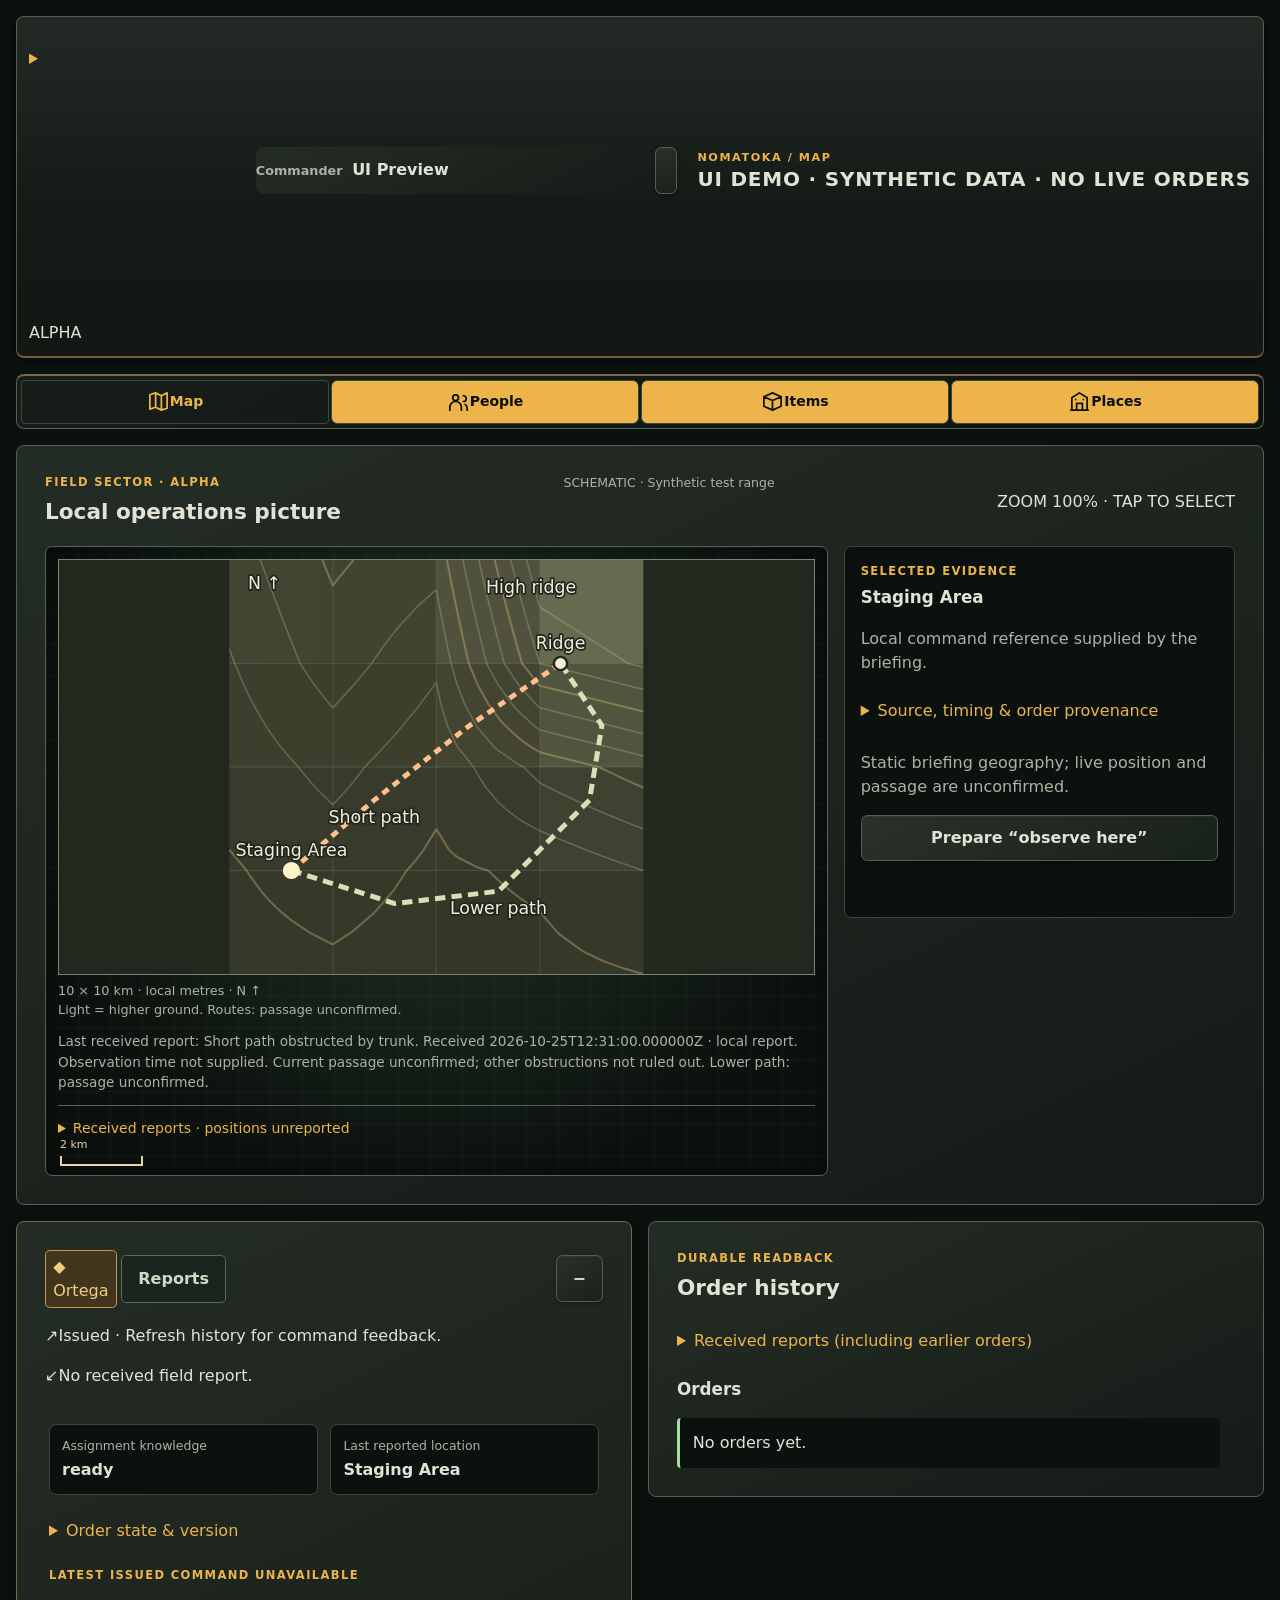
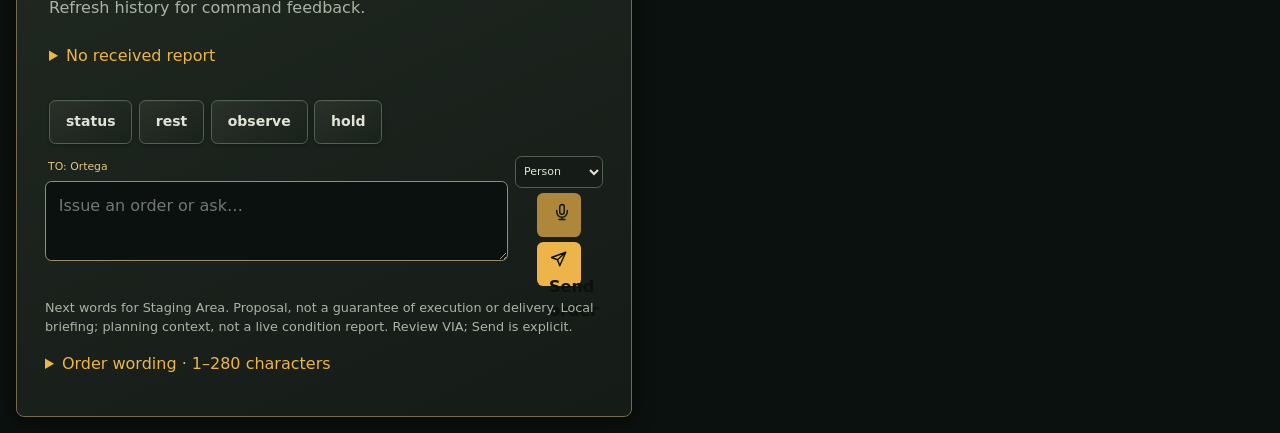
==== field-preview-20261025/index.html @ 36bd809e "test(preview): isolate latest Nomatoka UI for phone interactions" ====
<!doctype html>
<html lang="en">
<head>
  <meta charset="utf-8">
  <meta name="viewport" content="width=device-width, initial-scale=1, viewport-fit=cover">
  <meta name="robots" content="noindex, nofollow">
  <title>Workspace | Nomatoka</title>
  <link rel="stylesheet" href="./assets/play.css">
</head>
<body data-play-state="authenticated">
  <main class="play-shell">
    <div class="workspace" aria-labelledby="workspace-title">
      <header class="workspace-header top">
        <details id="field-main-menu" class="field-main-menu">
          <summary aria-label="Open field terminal menu" title="Menu"><svg class="field-top-icon ico big" viewBox="0 0 24 24" aria-hidden="true"><path d="M4 6h16M4 12h16M4 18h16"/></svg></summary>
          <div class="field-main-menu-items" role="group" aria-label="Field terminal actions">
            <a id="nav-orders" href="#order-form" aria-controls="orders-panel">Orders &amp; command readback</a>
            <a id="nav-history" href="#history-title" aria-controls="history-panel">Order history &amp; reports</a>
            <button id="open-notifications" class="quiet-button" type="button" aria-haspopup="dialog" aria-controls="notifications" aria-expanded="false" disabled>Recent updates</button>
            <button id="refresh-history" class="quiet-button" type="button" aria-label="Refresh workspace">Refresh reports</button>
            <button id="logout" class="quiet-button" type="button">Sign out</button>
          </div>
        </details>
        <div class="field-top-title top-title">
          <p class="eyebrow brand">NOMATOKA <span aria-hidden="true">/</span> <span id="field-view-label">MAP</span></p>
          <h1 class="sub" id="workspace-title">UI DEMO · SYNTHETIC DATA · NO LIVE ORDERS</h1>
        </div>
        <span class="field-topstate topstate" title="Experimental alpha interface"><span class="field-topstate-dot dot" aria-hidden="true"></span>ALPHA</span>
        <section class="panel context-panel" aria-labelledby="commander-title">
          <div class="profile-summary">
            <div>
              <h2 id="commander-title">Commander</h2>
              <p id="commander-name">Loading…</p>
            </div>
            <button id="open-people" class="quiet-button" type="button" aria-label="Open People panel" aria-haspopup="dialog" aria-controls="people" aria-expanded="false" disabled title="People"><svg class="field-top-icon ico big" viewBox="0 0 24 24" aria-hidden="true"><path d="M4 7h16M4 17h16M9 4v6M16 14v6"/></svg></button>
          </div>
          <div id="control-warning" class="control-row" role="alert" hidden>
            <p id="control-state" class="control-state"></p>
          </div>
          <button id="claim-control" class="secondary-button" type="button" hidden>Move command control here</button>
        </section>
      </header>

      <section id="inactive-device" class="panel" aria-labelledby="inactive-title">
        <h2 id="inactive-title">This device is locked</h2>
        <p>Platform security: operational records require active control.</p>
        <p id="connection-status" role="status">Checking connection…</p>
        <p id="local-draft-status"></p>
      </section>
      <div id="operational-workspace" hidden>
      <dialog id="people" aria-labelledby="people-title" aria-describedby="people-scope">
        <div class="notification-heading">
          <h2 id="people-title">People</h2>
          <button id="close-people" class="quiet-button" type="button" autofocus>Close</button>
        </div>
        <p id="people-scope" class="panel-copy">Active mercenary · commander records and received reports. Last reported information is not a live position.</p>
        <section aria-labelledby="people-name">
          <h3 id="people-name"></h3>
          <dl class="evidence-list">
            <div><dt>Assignment knowledge</dt><dd id="people-status"></dd></div>
            <div><dt>Recorded assignment</dt><dd id="people-assignment"></dd></div>
            <div><dt>Location knowledge</dt><dd id="people-location"></dd></div>
          </dl>
        </section>
        <section aria-labelledby="people-reports-title">
          <h3 id="people-reports-title">Recent received reports</h3>
          <p id="people-reports-empty" class="panel-copy"></p>
          <ol id="people-reports" class="history-list" aria-label="Recent received reports" tabindex="-1"></ol>
        </section>
        <div class="people-actions">
          <button id="people-view-reports" class="secondary-button" type="button" aria-describedby="people-reports-empty" disabled>View reports</button>
          <button id="people-inspect" class="secondary-button" type="button" disabled>Inspect contact</button>
          <button id="people-write" type="button" aria-describedby="people-order-reason" disabled>Write order</button>
        </div>
        <p id="people-order-reason" class="panel-copy"></p>
      </dialog>
      <nav class="workspace-nav nav" aria-label="Workspace sections">
        <a id="nav-map" href="#operations-title" aria-controls="map-panel"><svg class="field-nav-icon ico" viewBox="0 0 24 24" aria-hidden="true"><path d="m3 5 6-2 6 3 6-3v16l-6 2-6-3-6 2zM9 3v15M15 6v15"/></svg><span>Map</span></a>
        <button id="nav-people" type="button" aria-haspopup="dialog" aria-controls="people" aria-expanded="false" disabled><svg class="field-nav-icon ico" viewBox="0 0 24 24" aria-hidden="true"><circle cx="9" cy="8" r="3"/><path d="M3 21v-3a6 6 0 0 1 12 0v3M17 6a3 3 0 0 1 0 6m2 3a5 5 0 0 1 2 4v2"/></svg><span>People</span></button>
        <button id="nav-items" type="button" aria-haspopup="dialog" aria-controls="field-items" aria-expanded="false"><svg class="field-nav-icon ico" viewBox="0 0 24 24" aria-hidden="true"><path d="m3 7 9-4 9 4v10l-9 4-9-4zM3 7l9 4 9-4M12 11v10"/></svg><span>Items</span></button>
        <button id="nav-places" type="button" aria-haspopup="dialog" aria-controls="field-places" aria-expanded="false"><svg class="field-nav-icon ico" viewBox="0 0 24 24" aria-hidden="true"><path d="M4 21V8l8-5 8 5v13M3 21h18M9 21v-7h6v7M8 10h.01M16 10h.01"/></svg><span>Places</span></button>
      </nav>
      <dialog id="field-items" aria-labelledby="field-items-title" aria-describedby="field-items-scope">
        <div class="notification-heading">
          <h2 id="field-items-title">Items</h2>
          <button id="close-field-items" type="button" class="quiet-button">Close</button>
        </div>
        <p id="field-items-scope" class="panel-copy">No inventory or equipment observations are available in this alpha. Nothing here is simulated as an owned item.</p>
      </dialog>
      <dialog id="field-places" aria-labelledby="field-places-title" aria-describedby="field-places-scope">
        <div class="notification-heading">
          <h2 id="field-places-title">Places</h2>
          <button id="close-field-places" type="button" class="quiet-button">Close</button>
        </div>
        <p id="field-places-scope" class="panel-copy">Places and routes from the authored synthetic test-range briefing, not live positions or confirmed passage.</p>
        <div class="field-place-options" role="group" aria-label="Select a known briefing target on the real map">
          <button type="button" data-place-focus="staging-area">Staging Area</button>
          <button type="button" data-place-focus="ridge">Ridge</button>
          <button type="button" data-place-focus="short">Short path · unconfirmed</button>
          <button type="button" data-place-focus="long">Lower path · unconfirmed</button>
        </div>
      </dialog>
      <dialog id="notifications" aria-labelledby="notifications-title" aria-describedby="notifications-scope">
        <div class="notification-heading">
          <h2 id="notifications-title">Recent updates</h2>
          <button id="close-notifications" class="quiet-button" type="button" autofocus>Close</button>
        </div>
        <p id="notifications-scope" class="panel-copy">Latest 20 orders and retained reports. Times are local.</p>
        <p id="notification-availability" class="panel-copy"></p>
        <ol id="notification-list" class="history-list" aria-label="Recent updates"></ol>
      </dialog>
      <aside id="notification-toast" aria-label="New report preview" hidden>
        <button id="open-notification-toast" type="button"></button>
        <button id="dismiss-notification-toast" class="quiet-button" type="button">Dismiss preview</button>
      </aside>
      <p id="notification-announcement" class="visually-hidden" role="status" aria-live="polite" aria-atomic="true"></p>

      <aside id="field-alert-box" class="field-alert-box" aria-label="Movable field updates" hidden>
        <div id="field-alert-peek" class="field-alert-peek" hidden>
          <div class="field-alert-head"><strong>FIELD UPDATES</strong>
            <button id="field-alert-full" type="button">Full log</button></div>
          <ol id="field-alert-list" aria-label="Recent field updates"></ol>
        </div>
        <button id="field-alert-toggle" class="field-alert-toggle" type="button"
          aria-expanded="false" aria-controls="field-alert-peek"
          title="Tap to expand; hold to move; Shift+arrow to reposition"
          aria-label="Field updates. Tap to expand or hold to reposition">
          <span class="field-alert-mark" aria-hidden="true"><svg class="field-send-icon" viewBox="0 0 24 24"><path d="M18 8a6 6 0 0 0-12 0c0 7-3 8-3 10h18c0-2-3-3-3-10M10 21h4"/></svg></span>
          <span id="field-alert-caption">Field updates</span>
          <span id="field-alert-count">0</span>
        </button>
      </aside>
      <div id="field-mini-tray" class="field-mini-tray" hidden>
        <button id="field-restore-dock" type="button" aria-label="Restore command bar">⌃ Command</button>
        <button class="field-mini-mic" type="button" disabled title="Voice input coming later" aria-label="Microphone unavailable until voice input is enabled"><svg class="field-send-icon" viewBox="0 0 24 24" aria-hidden="true"><rect x="9" y="2" width="6" height="13" rx="3"/><path d="M5 10v2a7 7 0 0 0 14 0v-2M12 19v3M8 22h8"/></svg></button>
      </div>

      <section id="map-panel" class="panel operations-panel" aria-labelledby="operations-title">
        <div class="operations-heading">
          <div>
            <p class="panel-label">Field sector · Alpha</p>
            <h2 id="operations-title" tabindex="-1">Local operations picture</h2>
          </div>
          <p class="map-qualification">SCHEMATIC · Synthetic test range</p>
          <p id="field-map-zoom-readout" class="field-map-zoom-readout">ZOOM 100% · TAP TO SELECT</p>
        </div>
        <div class="operations-layout">
          <div id="operations-map" class="operations-map" role="group" tabindex="0" aria-label="Selectable synthetic local operations picture. Pinch to zoom; keyboard plus and minus zoom.">
            <figure class="synthetic-range" data-scenario="nomatoka-synthetic-range@1:sha256:28331c7c9489161ef8e1b765f6202c66fd4393918946a252b9a92dcb2df45729">
    <svg viewBox="0 0 1000 1000" role="group" aria-labelledby="range-title range-description">
      <title id="range-title">Synthetic test range · 10 × 10 km</title>
      <desc id="range-description">Authored elevation rises from the southern valley to the northeast ridge. Short path climbs directly; Lower path follows the valley then ascends. Known briefing geography only; no live positions or clearance.</desc>
      <rect class="range-height-cell" x="0" y="750" width="250" height="250" fill="hsl(65, 15%, 20%)"/><rect class="range-height-cell" x="250" y="750" width="250" height="250" fill="hsl(65, 15%, 20%)"/><rect class="range-height-cell" x="500" y="750" width="250" height="250" fill="hsl(65, 15%, 19%)"/><rect class="range-height-cell" x="750" y="750" width="250" height="250" fill="hsl(65, 15%, 20%)"/><rect class="range-height-cell" x="0" y="500" width="250" height="250" fill="hsl(65, 15%, 21%)"/><rect class="range-height-cell" x="250" y="500" width="250" height="250" fill="hsl(65, 15%, 21%)"/><rect class="range-height-cell" x="500" y="500" width="250" height="250" fill="hsl(65, 15%, 21%)"/><rect class="range-height-cell" x="750" y="500" width="250" height="250" fill="hsl(65, 15%, 24%)"/><rect class="range-height-cell" x="0" y="250" width="250" height="250" fill="hsl(65, 15%, 23%)"/><rect class="range-height-cell" x="250" y="250" width="250" height="250" fill="hsl(65, 15%, 23%)"/><rect class="range-height-cell" x="500" y="250" width="250" height="250" fill="hsl(65, 15%, 26%)"/><rect class="range-height-cell" x="750" y="250" width="250" height="250" fill="hsl(65, 15%, 32%)"/><rect class="range-height-cell" x="0" y="0" width="250" height="250" fill="hsl(65, 15%, 25%)"/><rect class="range-height-cell" x="250" y="0" width="250" height="250" fill="hsl(65, 15%, 25%)"/><rect class="range-height-cell" x="500" y="0" width="250" height="250" fill="hsl(65, 15%, 31%)"/><rect class="range-height-cell" x="750" y="0" width="250" height="250" fill="hsl(65, 15%, 40%)"/>
      <path class="range-contour range-contour-major" d="M900.0 967.4L863.6 950.0M950.0 985.8L900.0 967.4M1000.0 1000.0L950.0 985.8M200.0 903.2L194.4 900.0M250.0 928.6L200.0 903.2M293.5 900.0L250.0 928.6M800.0 906.3L793.1 900.0M850.0 942.3L800.0 906.3M863.6 950.0L850.0 942.3M150.0 870.4L125.0 850.0M194.4 900.0L150.0 870.4M293.5 900.0L300.0 895.2M350.0 851.9L300.0 895.2M351.9 850.0L350.0 851.9M750.0 850.0L750.0 850.0M793.1 900.0L750.0 850.0M100.0 826.1L76.9 800.0M125.0 850.0L100.0 826.1M351.9 850.0L395.2 800.0M700.0 815.2L680.6 800.0M750.0 850.0L700.0 815.2M50.0 763.2L41.7 750.0M76.9 800.0L50.0 763.2M395.2 800.0L400.0 793.5M428.6 750.0L400.0 793.5M650.0 773.8L625.0 750.0M680.6 800.0L650.0 773.8M41.7 750.0L0.0 700.0M428.6 750.0L450.0 725.8M469.5 700.0L450.0 725.8M550.0 717.4L530.5 700.0M600.0 742.5L550.0 717.4M625.0 750.0L600.0 742.5M469.5 700.0L500.0 650.0M530.5 700.0L500.0 650.0"/><path class="range-contour" d="M1000.0 750.0L1000.0 750.0M900.0 714.8L861.1 700.0M950.0 732.9L900.0 714.8M1000.0 750.0L950.0 732.9M750.0 653.8L741.9 650.0M800.0 675.4L750.0 653.8M850.0 695.7L800.0 675.4M861.1 700.0L850.0 695.7M700.0 626.1L665.7 600.0M741.9 650.0L700.0 626.1M250.0 590.9L208.3 550.0M288.1 550.0L250.0 590.9M650.0 585.2L620.2 550.0M665.7 600.0L650.0 585.2M200.0 540.8L166.7 500.0M208.3 550.0L200.0 540.8M288.1 550.0L300.0 535.7M326.9 500.0L300.0 535.7M600.0 518.7L590.0 500.0M620.2 550.0L600.0 518.7M150.0 482.1L123.1 450.0M166.7 500.0L150.0 482.1M326.9 500.0L350.0 476.6M375.0 450.0L350.0 476.6M550.0 450.0L550.0 450.0M590.0 500.0L550.0 450.0M100.0 418.4L87.8 400.0M123.1 450.0L100.0 418.4M375.0 450.0L400.0 422.1M419.0 400.0L400.0 422.1M550.0 450.0L526.7 400.0M87.8 400.0L58.6 350.0M419.0 400.0L450.0 362.1M459.5 350.0L450.0 362.1M526.7 400.0L511.5 350.0M50.0 333.3L34.1 300.0M58.6 350.0L50.0 333.3M459.5 350.0L496.8 300.0M511.5 350.0L500.8 300.0M34.1 300.0L13.2 250.0M496.8 300.0L500.0 295.5M500.8 300.0L500.0 295.5M13.2 250.0L0.0 214.3"/><path class="range-contour" d="M1000.0 650.0L1000.0 650.0M900.0 609.2L879.0 600.0M950.0 630.1L900.0 609.2M1000.0 650.0L950.0 630.1M800.0 563.4L772.7 550.0M850.0 587.0L800.0 563.4M879.0 600.0L850.0 587.0M750.0 538.5L710.0 500.0M772.7 550.0L750.0 538.5M650.0 460.5L638.2 450.0M700.0 494.7L650.0 460.5M710.0 500.0L700.0 494.7M600.0 405.2L596.5 400.0M638.2 450.0L600.0 405.2M250.0 357.1L243.8 350.0M256.8 350.0L250.0 357.1M596.5 400.0L569.2 350.0M243.8 350.0L204.5 300.0M256.8 350.0L300.0 302.2M301.9 300.0L300.0 302.2M550.0 300.0L550.0 300.0M569.2 350.0L550.0 300.0M200.0 293.7L171.1 250.0M204.5 300.0L200.0 293.7M301.9 300.0L343.8 250.0M550.0 300.0L535.7 250.0M171.1 250.0L151.0 200.0M343.8 250.0L350.0 240.4M378.4 200.0L350.0 240.4M535.7 250.0L525.1 200.0M150.0 197.4L131.4 150.0M151.0 200.0L150.0 197.4M378.4 200.0L400.0 172.4M419.1 150.0L400.0 172.4M525.1 200.0L515.0 150.0M131.4 150.0L112.2 100.0M419.1 150.0L450.0 117.2M467.7 100.0L450.0 117.2M515.0 150.0L505.3 100.0M100.0 67.6L93.4 50.0M112.2 100.0L100.0 67.6M467.7 100.0L500.0 71.4M505.3 100.0L500.0 71.4M93.4 50.0L75.0 0.0"/><path class="range-contour range-contour-major" d="M1000.0 550.0L1000.0 550.0M900.0 503.5L892.9 500.0M950.0 527.4L900.0 503.5M1000.0 550.0L950.0 527.4M750.0 464.3L726.5 450.0M800.0 476.8L750.0 464.3M850.0 489.3L800.0 476.8M892.9 500.0L850.0 489.3M700.0 430.9L666.3 400.0M726.5 450.0L700.0 430.9M650.0 381.6L626.9 350.0M666.3 400.0L650.0 381.6M600.0 301.7L599.2 300.0M626.9 350.0L600.0 301.7M599.2 300.0L578.6 250.0M578.6 250.0L567.0 200.0M567.0 200.0L556.0 150.0M550.0 121.8L545.5 100.0M556.0 150.0L550.0 121.8M250.0 62.5L244.9 50.0M258.9 50.0L250.0 62.5M545.5 100.0L535.3 50.0M244.9 50.0L225.0 0.0M258.9 50.0L300.0 0.0M300.0 0.0L300.0 0.0M535.3 50.0L525.6 0.0"/><path class="range-contour" d="M950.0 460.7L907.1 450.0M1000.0 473.2L950.0 460.7M750.0 410.7L736.0 400.0M800.0 423.2L750.0 410.7M850.0 435.7L800.0 423.2M900.0 448.2L850.0 435.7M907.1 450.0L900.0 448.2M700.0 367.0L684.6 350.0M736.0 400.0L700.0 367.0M650.0 302.6L648.4 300.0M684.6 350.0L650.0 302.6M648.4 300.0L621.4 250.0M621.4 250.0L608.9 200.0M600.0 162.8L597.0 150.0M608.9 200.0L600.0 162.8M597.0 150.0L585.6 100.0M585.6 100.0L574.6 50.0M574.6 50.0L564.1 0.0"/><path class="range-contour" d="M950.0 407.1L921.4 400.0M1000.0 419.6L950.0 407.1M750.0 357.1L742.3 350.0M800.0 369.6L750.0 357.1M850.0 382.1L800.0 369.6M900.0 394.6L850.0 382.1M921.4 400.0L900.0 394.6M700.0 303.2L697.5 300.0M742.3 350.0L700.0 303.2M697.5 300.0L664.3 250.0M664.3 250.0L650.8 200.0M650.0 196.8L638.0 150.0M650.8 200.0L650.0 196.8M638.0 150.0L625.7 100.0M625.7 100.0L613.9 50.0M613.9 50.0L602.6 0.0"/><path class="range-contour range-contour-major" d="M950.0 353.6L935.7 350.0M1000.0 366.1L950.0 353.6M750.0 303.6L746.7 300.0M800.0 316.1L750.0 303.6M850.0 328.6L800.0 316.1M900.0 341.1L850.0 328.6M935.7 350.0L900.0 341.1M746.7 300.0L707.1 250.0M700.0 225.5L692.7 200.0M707.1 250.0L700.0 225.5M692.7 200.0L679.0 150.0M679.0 150.0L665.8 100.0M665.8 100.0L653.1 50.0M650.0 37.2L641.0 0.0M653.1 50.0L650.0 37.2"/><path class="range-contour" d="M950.0 300.0L950.0 300.0M1000.0 312.5L950.0 300.0M750.0 250.0L750.0 250.0M800.0 262.5L750.0 250.0M850.0 275.0L800.0 262.5M900.0 287.5L850.0 275.0M950.0 300.0L900.0 287.5M750.0 250.0L734.6 200.0M734.6 200.0L719.9 150.0M719.9 150.0L705.9 100.0M700.0 78.4L692.4 50.0M705.9 100.0L700.0 78.4M692.4 50.0L679.5 0.0"/><path class="range-contour" d="M1000.0 258.9L964.3 250.0M900.0 209.1L885.7 200.0M950.0 240.9L900.0 209.1M964.3 250.0L950.0 240.9M850.0 177.3L807.1 150.0M885.7 200.0L850.0 177.3M750.0 113.6L746.0 100.0M800.0 145.5L750.0 113.6M807.1 150.0L800.0 145.5M746.0 100.0L731.7 50.0M731.7 50.0L717.9 0.0"/>
      <path d="M250 0V1000M500 0V1000M750 0V1000M0 250H1000M0 500H1000M0 750H1000" class="range-grid"/>
      <g class="range-feature" role="button" tabindex="0" data-map-id="short" aria-label="Short path" aria-describedby="route-knowledge" aria-pressed="false">
          <polyline points="150,750 350,580 580,400 800,250" class="range-route-hit"/>
          <polyline data-range-route="short" points="150,750 350,580 580,400 800,250" class="range-route range-route-short"/>
          <text x="350" y="635" text-anchor="middle">Short path</text>
        </g><g class="range-feature" role="button" tabindex="0" data-map-id="long" aria-label="Lower path" aria-describedby="route-knowledge" aria-pressed="false">
          <polyline points="150,750 400,830 650,800 870,580 900,400 800,250" class="range-route-hit"/>
          <polyline data-range-route="long" points="150,750 400,830 650,800 870,580 900,400 800,250" class="range-route range-route-long"/>
          <text x="650" y="855" text-anchor="middle">Lower path</text>
        </g>
      <g class="range-feature" role="button" tabindex="0" data-map-id="staging-area" aria-label="Staging Area" aria-pressed="true">
        <circle cx="150" cy="750" r="16" class="range-place-hit"/>
        <circle cx="150" cy="750" r="16" class="range-place"/>
        <text x="150" y="715" text-anchor="middle">Staging Area</text>
      </g><g class="range-feature" role="button" tabindex="0" data-map-id="ridge" aria-label="Ridge" aria-pressed="false">
        <circle cx="800" cy="250" r="16" class="range-place-hit"/>
        <circle cx="800" cy="250" r="16" class="range-place"/>
        <text x="800" y="215" text-anchor="middle">Ridge</text>
      </g>
      <text x="45" y="70">N ↑</text><text x="620" y="80">High ridge</text>
      <path d="M40 950H290M40 935V965M290 935V965" class="range-scale"/><text x="45" y="915">2.5 km</text>
    </svg>
    <figcaption>10 × 10 km · local metres · N ↑<br>Light = higher ground. Routes: passage unconfirmed.</figcaption>
  </figure>
            <output id="map-scale-hud" class="map-scale-hud" aria-label="Map scale: 2.5 kilometers">
              <span id="map-scale-label">2.5 km</span>
              <span id="map-scale-rule" aria-hidden="true"></span>
            </output>
            <p id="route-knowledge" class="route-knowledge" role="status" aria-live="polite" aria-atomic="true">Short path: passage unconfirmed. Lower path: passage unconfirmed.</p>
            <div class="map-selection-bar" hidden role="group" aria-label="Selected map point quick actions">
              <p id="map-selection-label" role="status" aria-live="polite" aria-atomic="true">Staging Area</p>
              <a href="#map-selection-title" aria-label="Inspect selected location">Inspect</a>
              <button id="map-quick-prepare" type="button" aria-label="Prepare an order for this location">Prepare</button>
              <button id="map-quick-close" type="button" aria-label="Dismiss map quick actions">×</button>
            </div>
            <details id="map-report-layer" class="map-report-layer" hidden>
              <summary>Received reports · positions unreported</summary>
              <div id="reported-map-items" class="reported-map-items"></div>
            </details>
          </div>
          <section id="map-evidence" class="map-evidence" aria-labelledby="map-selection-title">
            <button id="close-map-evidence" type="button" hidden>Back to map</button>
            <p class="panel-label">Selected evidence</p>
            <h3 id="map-selection-title" tabindex="-1">Staging Area</h3>
            <p id="map-known" class="map-known">Local command reference supplied by the briefing.</p>
            <details id="map-provenance">
              <summary>Source, timing &amp; order provenance</summary>
              <dl class="evidence-list">
                <div><dt>Source</dt><dd id="map-source">Local briefing</dd></div>
                <div><dt>Received</dt><dd id="map-received">Available briefing</dd></div>
                <div><dt>Observed</dt><dd id="map-observed">Not supplied</dd></div>
                <div><dt>Precision</dt><dd id="map-precision">Authored local geography</dd></div>
                <div><dt>Related order</dt><dd id="map-order">None</dd></div>
              </dl>
            </details>
            <p id="map-unknown" class="map-unknown">Static briefing geography; live position and passage are unconfirmed.</p>
            <button id="prepare-observe-held" class="secondary-button" type="button" hidden>Observe here</button>
            <button id="prepare-return-base" class="secondary-button" type="button" hidden>Return to base</button>
            <p id="map-radio-state" aria-live="polite"></p>
            <button id="prepare-map-order" class="secondary-button" type="button">Prepare “observe here”</button>
            <button id="prepare-scout-ridge" class="secondary-button" type="button" hidden>Scout Ridge &amp; report</button>
            <button id="prepare-clear-trunk" class="secondary-button" type="button" hidden>Prepare “clear the fallen trunk”</button>
            <p id="map-action-status" tabindex="-1" class="status" role="status" aria-live="polite"></p>
          </section>
        </div>
      </section>

      <section id="orders-panel" class="panel command-panel dock" aria-labelledby="command-title">
        <div class="dock-heading dock-top" aria-label="Field command conversations">
          <h2 id="command-title" class="visually-hidden">Orders &amp; received reports</h2>
          <div class="field-conversation-tabs tabstrip" role="group" aria-label="Available command context">
            <span class="field-conversation-tab field-conversation-current tab on" aria-current="true">◆ Ortega</span>
            <button id="field-read-reports" class="field-conversation-tab tab" type="button" aria-label="Open actual received reports">Reports</button>
          </div>
          <button id="field-minimize-dock" class="quiet-button dock-icon" type="button"
            title="Minimize command bar" aria-label="Minimize command bar">−</button>
          <button id="toggle-orders" class="quiet-button dock-icon" type="button" aria-expanded="true" aria-controls="order-readback" title="Expand command readback" aria-label="Expand command readback">⌃</button>
        </div>
        <div class="field-live-thread dock-chat" role="region" aria-label="Recent recorded orders and received reports">
          <p class="message-row"><span class="direction" aria-hidden="true">↗</span><span id="field-command-preview" class="field-command-preview line" aria-live="polite">No recorded order. Your draft stays local until Send.</span></p>
          <p class="message-row reply"><span class="direction" aria-hidden="true">↙</span><span id="field-report-preview" class="field-report-preview line" aria-live="polite">No received field report.</span></p>
        </div>
        <div id="order-readback" tabindex="0" role="region" aria-label="Order and report readback">
          <dl class="context-grid">
            <div><dt>Assignment knowledge</dt><dd id="ortega-status">Loading…</dd></div>
            <div><dt>Last reported location</dt><dd id="ortega-location">Staging Area</dd></div>
          </dl>
          <details>
            <summary>Order state &amp; version</summary>
            <dl class="context-grid">
              <div><dt>Version</dt><dd id="ortega-version">—</dd></div>
              <div><dt>Last accepted assignment</dt><dd id="ortega-current-order">None</dd></div>
            </dl>
          </details>
          <p id="ortega-response-label" class="panel-label">Latest issued command</p>
          <p id="ortega-response" class="panel-copy"></p>
          <details id="delivered-status-brief" hidden>
            <summary id="delivered-status-label">Commander records / delivered status brief — NOT A REPLY</summary>
            <p id="delivered-status-contact" class="panel-copy"></p>
            <ol id="delivered-status-reports" class="history-list"></ol>
          </details>
          <p id="status-attribution" class="panel-copy" hidden>Status summarizes delivered knowledge, not live progress. Earlier received reports remain in the operations picture.</p>
          <p id="known-targets" class="panel-copy"></p>
          <details>
            <summary id="ortega-report-label">No received report</summary>
            <p id="ortega-report" class="panel-copy">No outing report received.</p>
          </details>
        </div>
        <p id="access-status" class="status order-outcome" tabindex="0" role="status" aria-live="polite" aria-atomic="true"></p>
        <form id="order-form" tabindex="-1" aria-label="Order to Ortega">
          <div class="contextual-action-strip">
            <div id="contextual-actions" class="chiprow" role="group" aria-label="Next command words; swipe horizontally for more suggestions"></div>
            <div class="chip-scroll-rail" aria-hidden="true"><span class="chip-scroll-progress"></span></div>
          </div>
          <div class="field-composer-row inputrow">
            <div class="field-composer-wrap composer-wrap">
              <div class="composer-tokens"><span class="field-recipient entity-token person" aria-label="Command recipient">TO: Ortega</span><span id="draft-tokens" role="group" aria-label="Draft words; drag to reorder or back to suggestions to remove"></span></div>
              <label class="visually-hidden" for="order-text">Your order to Ortega</label>
              <textarea id="order-text" class="composer" disabled rows="1" placeholder="Issue an order or ask…" required></textarea>
            </div>
            <div class="field-action-stack" role="group" aria-label="Delivery method, voice input and Send">
              <label for="order-via" class="visually-hidden">VIA, delivery method</label>
              <select id="order-via" name="via" required disabled>
                <option value="in-person">Person</option>
                <option value="radio">Radio</option>
              </select>
              <button id="field-microphone" class="small-action field-microphone" type="button"
                disabled title="Voice dictation coming later" aria-label="Microphone unavailable until voice input is enabled">
                <svg class="field-send-icon ico" viewBox="0 0 24 24" aria-hidden="true"><rect x="9" y="2" width="6" height="13" rx="3"/><path d="M5 10v2a7 7 0 0 0 14 0v-2M12 19v3M8 22h8"/></svg>
              </button>
              <button id="submit-command" class="small-action send" type="submit" disabled aria-label="Send real order to Ortega"><svg class="field-send-icon ico" viewBox="0 0 24 24" aria-hidden="true"><path d="m21 3-8 18-3-8-8-3zM21 3 10 13"/></svg><span>Send</span></button>
            </div>
          </div>
          <p id="contextual-action-status" tabindex="0" role="status" aria-live="polite" aria-atomic="true"></p>
          <details class="order-wording">
            <summary>Order wording · 1–280 characters</summary>
            <p class="panel-copy">You can issue any order, including while Ortega is away. Issuing does not confirm delivery, understanding or execution. Examples, not limits: hold here · rest · observe · status · explore the ridge cautiously.</p>
            <p class="panel-copy">Tap next words or drag them into the draft. Drag draft words to rearrange, or back to suggestions to remove; × erases a word. Focus a draft word and use Left or Right to reorder. These words mirror your text, not a validated order. Only Send dispatches.</p>
          </details>
        </form>
      </section>

      <section id="history-panel" class="panel history-panel" aria-labelledby="history-title">
        <div class="history-heading">
          <div>
            <p class="panel-label">Durable readback</p>
            <h2 id="history-title" tabindex="-1">Order history</h2>
          </div>
          <button id="newer-history" class="quiet-button" type="button" hidden>Newer</button>
          <button id="latest-history" class="quiet-button" type="button" hidden>Latest</button>
          <button id="older-history" class="quiet-button" type="button" hidden>Older orders</button>
        </div>
        <p id="history-new-items" class="panel-copy" role="status"></p>
        <details id="received-reports">
          <summary>Received reports (including earlier orders)</summary>
          <ol id="received-report-history" class="history-list" aria-label="Received report history" tabindex="0"></ol>
        </details>
        <h3>Orders</h3>
        <ol id="command-history" class="history-list" tabindex="0" aria-label="Order history page">
          <li class="empty-history">Loading order history…</li>
        </ol>
      </section>
      </div>
    </div>
  </main>
  <script src="./mock-api.js" defer></script>
  <script src="./assets/play.js" defer></script>
</body>
</html>
---- field-preview-20261025/assets/play.css ----
:root {
  color-scheme: dark;
  --background: #101714;
  --surface: #18221e;
  --text: #f3f0e7;
  --muted: #b8c2bc;
  --accent: #9bcfba;
  --button: #d5eadf;
  --button-text: #102019;
  --line: #52635b;
  --focus: #f2bd73;
  --success: #a7df9b;
}

*,
*::before,
*::after {
  box-sizing: border-box;
}

[hidden] {
  display: none !important;
}

html {
  min-width: 20rem;
  min-height: 100%;
}

body {
  min-height: 100vh;
  margin: 0;
  background: var(--background);
  color: var(--text);
  font-family: system-ui, -apple-system, BlinkMacSystemFont, "Segoe UI", sans-serif;
  font-size: 1rem;
  line-height: 1.5;
}

.play-shell {
  min-height: 100vh;
  display: grid;
  place-items: center;
  padding: 1rem;
}

.access-card {
  width: min(100%, 28rem);
  padding: clamp(1.25rem, 6vw, 2.25rem);
  border: 1px solid var(--line);
  border-radius: 0.75rem;
  background: var(--surface);
}

.workspace {
  width: min(100%, 80rem);
  display: grid;
  grid-template-columns: minmax(0, 1fr);
  gap: 1rem;
}

.workspace-header h1 { font-size: clamp(1.5rem, 4vw, 2rem); }
.workspace-header .quiet-button { flex-shrink: 0; }
.panel.context-panel { padding: .75rem 1rem; }
.profile-summary { display: grid; grid-template-columns: minmax(0, 1fr) auto; align-items: center; gap: 1rem; }
.profile-summary h2 { font-size: 1rem; }
#commander-name { margin: .15rem 0 0; font-weight: 700; overflow-wrap: anywhere; }
.context-panel .control-row, #claim-control { margin-top: .75rem; }

.workspace-header,
.history-heading,
.control-row {
  display: flex;
  align-items: center;
  justify-content: space-between;
  gap: 1rem;
}

.panel {
  padding: clamp(1rem, 5vw, 1.75rem);
  border: 1px solid var(--line);
  border-radius: 0.75rem;
  background: var(--surface);
}

.panel-label {
  margin: 0 0 0.35rem;
  color: var(--accent);
  font-size: 0.72rem;
  font-weight: 750;
  letter-spacing: 0.12em;
  text-transform: uppercase;
}

h2 {
  margin: 0;
  font-size: 1.35rem;
}

h3 {
  margin: 0;
  font-size: 1.05rem;
}

.panel-copy {
  margin: 0.75rem 0 1rem;
  color: var(--muted);
}

.context-grid {
  display: grid;
  grid-template-columns: repeat(2, minmax(0, 1fr));
  gap: 0.8rem;
  margin: 1rem 0;
}

.context-grid div {
  min-width: 0;
  padding: 0.75rem;
  border: 1px solid #394940;
  border-radius: 0.45rem;
  background: #121a17;
}

dt {
  color: var(--muted);
  font-size: 0.78rem;
}

dd {
  overflow-wrap: anywhere;
  margin: 0.15rem 0 0;
  font-weight: 700;
}

.control-state {
  margin: 0;
}

.control-row {
  padding: 0.75rem;
  border: 1px solid var(--focus);
  border-radius: 0.45rem;
  background: #261f16;
}

.eyebrow {
  margin: 0 0 0.5rem;
  color: var(--accent);
  font-size: 0.78rem;
  font-weight: 750;
  letter-spacing: 0.14em;
  text-transform: uppercase;
}

h1 {
  margin: 0;
  font-size: clamp(2rem, 10vw, 3rem);
  line-height: 1.05;
  letter-spacing: -0.035em;
}

.intro {
  margin: 1rem 0 1.5rem;
  color: var(--muted);
}

form {
  display: grid;
  gap: 0.75rem;
}

label {
  font-weight: 700;
}

input,
button {
  width: 100%;
  min-height: 3rem;
  border-radius: 0.4rem;
  font: inherit;
}

.quiet-button,
.secondary-button {
  width: auto;
  min-height: 2.75rem;
  border: 1px solid var(--line);
  background: transparent;
  color: var(--text);
}

.history-heading { flex-wrap: wrap; }

.history-list {
  max-height: min(28rem, 55dvh);
  overflow-y: auto;
  overscroll-behavior-y: contain;
  scrollbar-gutter: stable;
  display: grid;
  gap: 0.65rem;
  margin: 1rem 0 0;
  padding: 0;
  list-style: none;
}

.history-list li {
  padding: 0.8rem;
  border-left: 0.2rem solid var(--success);
  border-radius: 0.25rem;
  background: #121a17;
}

.history-list strong,
.history-list time {
  display: block;
}

.history-list time,
.history-list span,
.empty-history {
  color: var(--muted);
  font-size: 0.88rem;
}

input {
  min-width: 0;
  padding: 0.65rem 0.75rem;
  border: 1px solid var(--line);
  background: #0d1311;
  color: var(--text);
  font-family: ui-monospace, "SFMono-Regular", Consolas, monospace;
}

button {
  padding: 0.65rem 1rem;
  border: 0;
  background: var(--button);
  color: var(--button-text);
  font-weight: 750;
  cursor: pointer;
}

button:disabled {
  cursor: wait;
  opacity: 0.7;
}

input:focus-visible,
button:focus-visible {
  outline: 0.2rem solid var(--focus);
  outline-offset: 0.2rem;
}

.status {
  min-height: 1.5em;
  margin: 1rem 0 0;
  color: var(--muted);
}

@media (min-width: 42rem) {
  .play-shell {
    padding: 2rem;
  }
}

@media (max-width: 30rem) {
  #order-form button {
    width: 100%;
    min-height: 3.5rem;
  }

  .workspace-header,
  .history-heading,
  .control-row {
    align-items: stretch;
    flex-direction: column;
  }

  .workspace-header .quiet-button,
  .history-heading .quiet-button,
  .control-row .secondary-button {
    width: 100%;
  }

  .context-grid {
    grid-template-columns: 1fr;
  }
}

@media (prefers-reduced-motion: reduce) {
  *,
  *::before,
  *::after {
    scroll-behavior: auto !important;
  }
}

/* The order composer remains usable at phone width. */
textarea { display: block; width: 100%; min-height: 6rem; padding: .8rem; resize: vertical;
  color: inherit; background: #101b23; border: 1px solid #607078; border-radius: .4rem; font: inherit; }
#order-form { display: grid; gap: .75rem; }
#order-form button { justify-self: start; }
.context-grid dd, .history-list li { overflow-wrap: anywhere; }
#ortega-response-label { overflow-wrap: anywhere; }
#delivered-status-contact { overflow-wrap: anywhere; }
textarea:focus-visible { outline: 2px solid #eac481; outline-offset: 3px; }
.history-list li > span { display: block; }

details { margin: .75rem 0; }
summary { cursor: pointer; min-height: 2.75rem; padding: .5rem 0; color: var(--accent); overflow-wrap: anywhere; }
summary:focus-visible, .history-list:focus-visible {
  outline: .2rem solid var(--focus); outline-offset: .2rem;
}
.order-outcome {
  padding: 1rem; margin: 1rem 0; border: 2px solid var(--focus);
  border-radius: .4rem; background: #302719; color: var(--text);
  font-weight: 700; overflow-wrap: anywhere;
}
.order-outcome:empty { display: none; }
:is(.order-outcome, .history-list li)[data-outcome="accepted"] { border-color: var(--success); }
.order-outcome[data-outcome="accepted"] { background: #1b3021; }
:is(.order-outcome, .history-list li)[data-outcome="transmitted"] { border-color: #a4cbea; }
.order-outcome[data-outcome="transmitted"] { background: #172936; }
:is(.order-outcome, .history-list li)[data-outcome="not-delivered"],
:is(.order-outcome, .history-list li)[data-outcome="rejected"] { border-color: #e4a99f; }
.order-outcome[data-outcome="not-delivered"], .order-outcome[data-outcome="rejected"] { background: #34221f; }
:is(.order-outcome, .history-list li)[data-outcome="clarification"],
:is(.order-outcome, .history-list li)[data-outcome="unresolved"],
:is(.order-outcome, .history-list li)[data-outcome="unconfirmed"] { border-color: var(--focus); }
.history-list .order-identity { color: var(--accent); font-weight: 750; }
.history-list li[data-latest="true"] { background: #24342c; outline: 1px solid var(--line); outline-offset: -1px; }

@media (max-width: 30rem) {
  .workspace-header { flex-direction: row; align-items: center; }
  .workspace-header h1 { font-size: 1.5rem; }
  .workspace-header .quiet-button { width: auto; }
  .command-panel .context-grid { grid-template-columns: repeat(2, minmax(0, 1fr)); }
  .context-grid div { padding: .5rem; }
  .panel { padding: .75rem; }
}

.operations-heading {
  display: flex;
  align-items: start;
  justify-content: space-between;
  gap: 1rem;
}

.map-qualification {
  margin: 0;
  color: var(--muted);
  font-size: 0.78rem;
}

.operations-layout {
  display: grid;
  gap: 1rem;
  margin-top: 1rem;
}

.operations-map {
  position: relative;
  padding: .75rem;
  overflow: hidden;
  border: 1px solid #52635b;
  border-radius: 0.45rem;
  background-color: #111b17;
  background-image:
    linear-gradient(rgba(126, 145, 132, 0.08) 1px, transparent 1px),
    linear-gradient(90deg, rgba(126, 145, 132, 0.08) 1px, transparent 1px);
  background-size: 2rem 2rem;
}

.route-line {
  position: absolute;
  z-index: 0;
  left: 25%;
  right: 25%;
  height: 0;
  border-top: 2px dashed #788a7f;
  transform-origin: left center;
}

.route-line-short {
  top: 41%;
  transform: rotate(-17deg);
}

.route-line-lower {
  top: 65%;
  border-color: #657b70;
  transform: rotate(12deg);
}

.map-item {
  position: relative;
  z-index: 1;
  width: auto;
  min-height: 2.75rem;
  padding: 0.45rem 0.65rem;
  border: 1px solid #71847a;
  background: #1d2a24;
  color: var(--text);
  min-width: 0;
  overflow-wrap: anywhere;
  font-size: 0.875rem;
  line-height: 1.3;
}

.map-item span {
  display: block;
  color: var(--accent);
  font-size: 0.75rem;
  font-weight: 750;
  letter-spacing: 0.08em;
  text-transform: uppercase;
}

.map-item[aria-pressed="true"] {
  border-color: var(--focus);
  box-shadow: 0 0 0 2px rgba(242, 189, 115, 0.22);
  background: #302719;
}

.route-line { pointer-events: none; }
.map-selection-bar {
  display: flex;
  flex-wrap: wrap;
  align-items: center;
  justify-content: space-between;
  gap: .25rem .75rem;
  margin-top: .75rem;
  padding-top: .5rem;
  border-top: 1px solid #52635b;
  overflow-wrap: anywhere;
}
.map-selection-bar p { margin: 0; min-width: 0; font-size: .875rem; }
.map-selection-bar a {
  display: inline-flex;
  align-items: center;
  min-height: 44px;
  color: var(--accent);
  font-size: .875rem;
}
.map-report-layer { margin-top: .5rem; border-top: 1px solid #52635b; }
.map-report-layer summary { min-height: 44px; padding: .75rem 0; font-size: .875rem; }
.reported-map-items {
  display: grid;
  grid-template-columns: repeat(auto-fit, minmax(min(100%, 12rem), 1fr));
  gap: .75rem;
  padding: .25rem;
}
.map-report {
  border-color: #d1aa69;
  background: #33291c;
}

.map-evidence {
  min-width: 0;
  padding: 1rem;
  border: 1px solid #394940;
  border-radius: 0.45rem;
  background: #121a17;
}

.map-known,
.map-unknown {
  color: var(--muted);
}

.evidence-list {
  display: grid;
  gap: 0.55rem;
  margin: 1rem 0;
}

.evidence-list div {
  display: grid;
  grid-template-columns: minmax(5rem, 0.35fr) minmax(0, 1fr);
  gap: 0.6rem;
}

.evidence-list dd {
  font-size: 0.88rem;
  font-weight: 600;
}

#prepare-map-order, #prepare-clear-trunk {
  width: 100%;
}

#map-action-status {
  margin-bottom: 0;
}

@media (min-width: 64rem) {
  #operational-workspace { grid-template-columns: minmax(0, 1fr) minmax(0, 1fr); align-items: start; }
  .workspace-nav, .operations-panel { grid-column: 1 / -1; }
  .operations-layout {
    grid-template-columns: minmax(0, 2fr) minmax(15rem, 1fr);
    align-items: start;
  }
}

@media (max-width: 30rem) {
  .operations-heading {
    display: block;
  }

  .map-qualification {
    margin-top: 0.35rem;
  }
}

#order-via { display: block; width: 100%; min-height: 44px; margin-bottom: 1rem; font: inherit; color: inherit; background: var(--surface); border: 1px solid var(--line); border-radius: .4rem; padding: .5rem; }

#order-via:focus-visible { outline: 2px solid var(--focus); outline-offset: 3px; }

#operational-workspace { display: grid; gap: 1rem; min-width: 0; }

/* Native anchors keep the map, draft and records in one scrolling document. */
.workspace-nav {
  display: flex;
  position: sticky;
  top: env(safe-area-inset-top, 0px);
  z-index: 3;
  gap: .5rem;
  padding: .25rem;
  border: 1px solid var(--line);
  border-radius: .5rem;
  background: var(--surface);
}
.workspace-nav a {
  display: flex;
  flex: 1;
  align-items: center;
  justify-content: center;
  min-width: 2.75rem;
  min-height: 2.75rem;
  padding: .5rem;
  color: var(--accent);
  font-weight: 700;
  border-radius: .25rem;
}
.workspace-nav a:focus-visible,
.map-selection-bar a:focus-visible,
:is(#operations-title, #map-selection-title, #map-action-status, #order-form, #history-title):focus-visible {
  outline: .2rem solid var(--focus);
  outline-offset: .2rem;
}
:is(#operations-title, #map-selection-title, #map-action-status, #order-form, #history-title, #order-text, #submit-command) {
  scroll-margin-top: calc(4.5rem + env(safe-area-inset-top, 0px));
  scroll-margin-bottom: 1rem;
}
.workspace > *, #operational-workspace > *, .operations-layout > * { min-width: 0; }
.map-evidence { overflow-wrap: anywhere; }
body[data-play-state="authenticated"] .play-shell {
  align-items: start;
  padding-top: max(1rem, env(safe-area-inset-top, 0px));
  padding-right: max(1rem, env(safe-area-inset-right, 0px));
  padding-bottom: max(1rem, env(safe-area-inset-bottom, 0px));
  padding-left: max(1rem, env(safe-area-inset-left, 0px));
}
/* Leave short landscapes and keyboard-reduced viewports to native page scrolling. */
@media (max-height: 32rem) {
  .workspace-nav { position: static; }
  :is(#operations-title, #map-selection-title, #map-action-status, #order-form, #history-title, #order-text, #submit-command) {
    scroll-margin-top: 1rem;
  }
}

#notifications, #people { color: var(--text); background: var(--surface); border: 1px solid var(--line);
  border-radius: .75rem; width: min(38rem, calc(100% - 1rem)); max-height: 85dvh;
  padding: 1rem; overflow-wrap: anywhere; }
#notifications::backdrop, #people::backdrop { background: rgb(0 0 0 / .65); }
#people { overflow-y: auto; max-height: calc(var(--workspace-height, 100dvh) - 1rem); }
.people-actions { display: flex; flex-wrap: wrap; gap: .75rem; margin-top: 1rem; }
.people-actions button { flex: 1 1 10rem; min-height: 44px; }
#people-reports { max-height: 28dvh; overflow-y: auto; }
#people-reports li { font-size: .875rem; }
.notification-heading { display: flex; gap: .75rem; align-items: start; justify-content: space-between; }
.notification-heading h2 { min-width: 0; }
.notification-heading button { flex-shrink: 0; }
#notification-list { max-height: 55dvh; overflow-anchor: none; }
#notification-list li { border-color: var(--line); }
#notification-list li[data-outcome="received"] { border-color: var(--accent); }
#notification-list li:focus-visible { outline: 2px solid var(--focus); outline-offset: -2px; }
#notification-toast { position: fixed; z-index: 4; right: max(.75rem, env(safe-area-inset-right));
  bottom: calc(var(--notification-bottom, 0px) + .75rem + env(safe-area-inset-bottom));
  width: min(22rem, calc(100% - 1.5rem)); padding: .65rem; border: 1px solid var(--focus);
  border-radius: .5rem; background: var(--surface); overflow-wrap: anywhere; }
#open-notification-toast { text-align: left; }
#dismiss-notification-toast { margin-top: .4rem; }
.visually-hidden { position: absolute; width: 1px; height: 1px; padding: 0; margin: -1px;
  overflow: hidden; clip-path: inset(50%); white-space: nowrap; border: 0; }
@media (max-width: 42rem), (max-width: 1024px) and (max-height: 550px) {
  #notifications { margin: auto auto 0; border-radius: .75rem .75rem 0 0;
    padding-bottom: max(1rem, env(safe-area-inset-bottom)); }
}

/* v0.7 uses 23px navigation glyphs at every width. At desktop widths,
   leaving inline SVGs intrinsically sized makes the sticky navigation grow
   with the available grid column and obscure the map inspector. */
body[data-play-state="authenticated"] .workspace-nav .field-nav-icon {
  width: 23px;
  height: 23px;
  flex: none;
  fill: none;
  stroke: currentColor;
  stroke-width: 1.8;
  stroke-linecap: round;
  stroke-linejoin: round;
}
/* Four equal, tactile destinations fit the narrow field terminal. */
.workspace-nav { gap: .125rem; }
.workspace-nav :is(a, button) {
  display: flex; flex: 1 1 0; align-items: center; justify-content: center;
  min-width: 2.75rem; min-height: 2.75rem; width: auto; padding: .4rem .125rem;
  font-size: .875rem; line-height: 1.25;
}
#notifications { overflow-y: auto; }

/* Phone workspace: mounted panels retain their state; the document still scrolls
   for evidence, large text and a keyboard-reduced visual viewport. */
@media (max-width: 42rem), (max-width: 1024px) and (max-height: 550px) {
  body[data-play-state="authenticated"] .play-shell {
    padding: max(.5rem, env(safe-area-inset-top)) max(.5rem, env(safe-area-inset-right))
      calc(5rem + var(--workspace-bottom, 0px) + env(safe-area-inset-bottom)) max(.5rem, env(safe-area-inset-left));
  }
  .workspace { gap: .5rem; }
  .workspace-header h1 { font-size: 1.25rem; }
  .workspace-header .eyebrow { margin-bottom: .15rem; }
  .panel.context-panel { padding: .5rem .75rem; }
  .workspace-nav {
    position: fixed; top: auto;
    bottom: var(--workspace-bottom, 0px);
    left: 0; right: 0;
    padding: .35rem max(.5rem, env(safe-area-inset-right))
      max(.35rem, env(safe-area-inset-bottom)) max(.5rem, env(safe-area-inset-left));
    border-radius: .5rem .5rem 0 0;
  }
  .workspace-nav [aria-current="location"] { color: var(--text); background: #302719; outline: 1px solid var(--focus); }
  .operations-panel { padding: .75rem; }
  .operations-layout { margin-top: .5rem; }
  .map-item { min-height: 44px; }
  :is(#operations-title, #map-selection-title, #map-action-status, #order-form, #history-title, #order-text, #submit-command) {
    scroll-margin-top: 1rem;
    scroll-margin-bottom: calc(5rem + env(safe-area-inset-bottom));
  }
  #notifications { bottom: var(--workspace-bottom, 0px); max-height: calc(var(--workspace-height, 100dvh) - 1rem); }
}

/* Field terminal v0.7 visual source: nomatoka-ui-preview @ 9f202b9.
   Authenticated surfaces only; no prototype state, terrain or handlers. */
body[data-play-state="authenticated"] {
  --background: #0b110e;
  --surface: #151b17;
  --panel: #1c241e;
  --panel-raised: #242d25;
  --text: #e3e3d5;
  --muted: #abb4a2;
  --accent: #edb449;
  --focus: #edb449;
  --button: #edb449;
  --button-text: #0b110e;
  --line: #526154;
}
body[data-play-state="authenticated"] .panel {
  border-radius: .5rem;
  background: linear-gradient(155deg, var(--panel-raised), var(--surface));
}
.workspace-header {
  display: grid;
  grid-template-columns: minmax(0, 1fr) auto;
  gap: .5rem .75rem;
  padding: .65rem .75rem;
  border: 1px solid var(--line);
  border-bottom: 2px solid #73613e;
  border-radius: .5rem;
  background: linear-gradient(#232924, #141a16 58%, #111713);
  box-shadow: 0 2px 8px #0007;
}
.workspace-header h1 { font-size: 1.25rem; letter-spacing: .04em; }
.workspace-header .eyebrow { margin-bottom: .15rem; font-size: .7rem; }
.workspace-header .context-panel { grid-column: 1 / -1; padding: 0; border: 0; background: none; }
.workspace-header .profile-summary { grid-template-columns: minmax(0, 1fr) auto auto; gap: .5rem; }
.workspace-header .profile-summary > button { padding-inline: .65rem; }
.workspace-header .profile-summary > div { display: flex; flex-wrap: wrap; gap: .2rem .6rem; align-items: baseline; }
.workspace-header #commander-name { margin: 0; }
.workspace-header #commander-title { font-size: .8rem; color: var(--muted); }
body[data-play-state="authenticated"] :is(.quiet-button, .secondary-button, .map-item) {
  border-color: var(--line);
  background: linear-gradient(145deg, #293129, #19211b);
  box-shadow: inset 0 1px #ffffff0a, 0 2px 4px #0004;
}
body[data-play-state="authenticated"] button:active { box-shadow: inset 0 2px 5px #0008; }
body[data-play-state="authenticated"] :is(button, a, select, summary):focus-visible,
:is(#order-readback, #access-status):focus-visible { outline: 2px solid var(--focus); outline-offset: 2px; }
body[data-play-state="authenticated"] .map-item[aria-pressed="true"] {
  border-color: var(--focus); background: #332b1c; box-shadow: inset 0 0 0 1px var(--focus);
}
body[data-play-state="authenticated"] :is(.context-grid div, .map-evidence, .history-list li) { background: var(--background); }
body[data-play-state="authenticated"] .operations-map {
  background-color: var(--background);
  background-image: linear-gradient(#dcdebe0a 1px, transparent 1px),
    linear-gradient(90deg, #dcdebe0a 1px, transparent 1px), radial-gradient(ellipse at 50% 35%, #273627, #0b110e 75%);
  background-size: 2rem 2rem, 2rem 2rem, 100% 100%;
  box-shadow: inset 0 0 24px #0007;
}
.workspace-nav { background: linear-gradient(145deg, #171e19, #0d120e); border-top: 2px solid #7a6748; }
.workspace-nav :is(a, button) { border: 1px solid #39483c; text-decoration: none; }
.workspace-nav [aria-current="location"] { color: var(--accent); background: #332b1c; border-color: #af8c4b; }
#orders-panel { border-color: #79694b; box-shadow: 0 4px 22px #0007; }
.dock-heading { display: flex; align-items: center; justify-content: space-between; gap: .5rem; }
/* Single real composer is laid out as the approved field-terminal input row,
   including on desktop. The mobile dock overrides sizing, not authority. */
.field-composer-row { display: flex; align-items: stretch; gap: .45rem; min-width: 0; }
.field-composer-wrap { flex: 1 1 auto; min-width: 0; }
.composer-tokens { display:flex; align-items:center; gap:3px; min-width:0; overflow:hidden; padding:3px; }
.composer-tokens > .field-recipient { flex:none; white-space:nowrap; }
#draft-tokens { display:flex; align-items:center; gap:3px; flex:1; min-width:0; overflow-x:auto; overflow-y:hidden; scrollbar-width:none; }
/* Each editable chip must contain BOTH its word and independent X hit area.
   Intrinsic sizing matters inside the horizontal scrollport: a child X must
   never overflow its own chip and overlap the following word. */
.draft-chip { display:inline-grid; grid-template-columns:max-content 26px; align-items:stretch; flex:none; width:max-content; min-width:max-content; border:1px solid #ad8b50; border-radius:4px; background:#2e3428; }
.draft-chip button { flex:none; width:auto; min-width:24px; min-height:24px; margin:0; padding:1px 4px; border:0; border-radius:3px; background:transparent; color:#e9dbb8; font-size:11px; line-height:22px; white-space:nowrap; }
.draft-word { max-width:none; flex:0 0 auto; }
.draft-chip .draft-remove { flex:0 0 26px; width:26px; min-width:26px; max-width:26px; }
.draft-word, #contextual-actions button { touch-action:none; user-select:none; cursor:grab; }
.draft-remove { touch-action:manipulation; }
#draft-tokens button:focus-visible, #contextual-actions button:focus-visible { outline:2px solid #ffdc88; outline-offset:-2px; }
.draft-drop-hint { padding:4px; font-size:11px; color:var(--muted); }
#order-form[data-chip-dragging] .composer-tokens,
#order-form[data-chip-dragging="draft"] #contextual-actions { outline:2px dashed #ffdc88; outline-offset:-2px; }
.field-recipient { font-size: .68rem; color: #e8c47e; margin: 0 0 .15rem; }
.field-send-icon { display: inline-block; width: 18px; height: 18px;
  flex: none; stroke: currentColor; stroke-width: 1.9; fill: none;
  stroke-linecap: round; stroke-linejoin: round; }
.field-composer-row > #submit-command { display: inline-flex; justify-content: center;
  align-items: center; gap: .3rem; }
.field-conversation-tabs { display: flex; align-items: center; gap: .3rem; }
.field-conversation-tab { border: 1px solid #596a55; border-radius: .3rem;
  background: #1b251d; padding: .25rem .45rem; color: #d0d9c6; }
.field-conversation-current { color: #f1cd81; background: #42351e; border-color: #c4974f; }
.dock-heading h2 { font-size: 1rem; min-width: 0; }
#toggle-orders { flex: 0 0 auto; max-width: 45%; font-size: .875rem; padding: .5rem; }
#order-readback { max-height: min(24rem, 38dvh); overflow-y: auto; overscroll-behavior-y: contain; padding: .25rem; }
#order-form { grid-template-columns: minmax(0, 1fr) auto; gap: .5rem; }
#order-form > :is(.panel-label, textarea, details, .inputrow, #contextual-action-status) { grid-column: 1 / -1; }
#order-form > .panel-label { margin: 0; }
.order-method { display: flex; align-items: center; gap: .5rem; min-width: 0; }
#order-via { min-width: 0; margin: 0; }
#order-text { min-height: 5rem; font-size: 16px; background: var(--background); border-color: #9a916c; }
#submit-command { width: auto; max-width: 10rem; min-height: 3.5rem; padding: .5rem .75rem; }
#orders-panel .order-outcome { max-height: 6rem; overflow-y: auto; padding: .5rem; margin: .5rem 0; font-size: .875rem; }
.order-wording { margin: 0; }

@media (max-width: 42rem), (max-width: 1024px) and (max-height: 550px) {
  .workspace-header .context-panel { padding: 0; }
  #orders-panel { padding: .5rem; }
  #operational-workspace[data-section="map"][data-dock-flow="false"] {
    padding-bottom: var(--workspace-dock-height, 18rem);
  }
  #operational-workspace[data-dock-flow="false"] #orders-panel[data-dock="compact"] {
    position: fixed; z-index: 2;
    left: max(.5rem, env(safe-area-inset-left)); right: max(.5rem, env(safe-area-inset-right));
    bottom: calc(var(--workspace-bottom, 0px) + var(--workspace-nav-height, 4rem));
    border-radius: .65rem .65rem 0 0;
  }
  #operational-workspace[data-section="map"][data-dock-flow="false"] #map-panel :is(button, a, summary, [tabindex]) {
    scroll-margin-bottom: calc(var(--workspace-dock-height, 18rem) + var(--workspace-nav-height, 4rem) + 1rem);
  }
  /* Focusable controls inside the dock already clear the nav. */
  #orders-panel :is(button, textarea, select, [tabindex]) { scroll-margin-bottom: calc(var(--workspace-nav-height, 4rem) + 1rem); }
  #order-readback { max-height: min(20rem, calc(var(--workspace-height, 100dvh) * .3)); }
}
@media (min-width: 64rem) {
  .workspace-header { grid-template-columns: minmax(12rem, 1fr) minmax(16rem, 2fr) auto; }
  .workspace-header .context-panel { grid-column: 2; grid-row: 1; padding: 0; }
  .workspace-header #logout { grid-column: 3; grid-row: 1; }
}

/* One mounted proposal strip in both dock sizes; Send keeps its own grid cell. */
.contextual-action-strip { grid-column: 1 / -1; min-width: 0; }
#contextual-actions { display: flex; gap: .4rem; overflow-x: auto; padding: .25rem; }
#contextual-actions button { flex: 0 0 auto; width: auto; min-height: 44px; min-width: 44px; font-size: .875rem; }
#contextual-action-status { margin: .25rem 0 0; font-size: .8rem; color: var(--muted); max-height: 3.5rem; overflow-y: auto; }

/* Public authored geography. Contact and received reports remain unlocated controls. */
.synthetic-range { margin: 0 0 .75rem; }
.synthetic-range svg { display: block; width: 100%; max-height: 26rem; background: #23281f; border: 1px solid #71847a; }
.synthetic-range text { fill: #f4edda; font: 42px system-ui, sans-serif; paint-order: stroke; stroke: #20251e; stroke-width: 8px; stroke-linejoin: round; }
.synthetic-range figcaption { margin-top: .4rem; font-size: .8rem; color: var(--muted); }
.range-grid { fill: none; stroke: #adb79a; stroke-width: 2; opacity: .25; }
.range-route { fill: none; stroke: #eac486; stroke-width: 12; stroke-linejoin: round; }
.range-route-long { stroke: #d4e2b5; stroke-dasharray: 25 15; }
.range-place { fill: #f4edda; stroke: #242a20; stroke-width: 6; }
.range-scale { fill: none; stroke: #f4edda; stroke-width: 5; }

.range-route[data-selected="true"] { stroke: #fff2c7; stroke-width: 20; }

/* Knowledge overlays qualify authored geometry; selection retains its wider stroke. */
.range-route-short[data-knowledge="reported-blocked"] { stroke: #ffc08a; stroke-dasharray: 18 14; }
.range-route-short[data-knowledge="reported-not-blocking"] { stroke: #a9d6e5; stroke-dasharray: 40 12 8 12; }
.range-route-short[data-knowledge="uncertain"] { stroke: #d5b9ed; stroke-dasharray: 8 18; }
.route-knowledge { margin: 0 0 .75rem; color: var(--muted); font-size: .85rem; overflow-wrap: anywhere; }


/* Field-terminal v0.7: no-scroll operational map shell.
   Source of truth: nomatoka-ui-preview @ 9f202b96794e8f526a321cb063eefe556d8ce756.
   The mobile map fills the viewport; the ONE real order composer sits above
   the nav. No fake command input, duplicate action handler, or hidden server
   side effect. Orders/History/evidence scroll INSIDE their own panels only. */
@media (max-width: 42rem), (max-width: 1024px) and (max-height: 550px) {
  :root {
    --field-top: 55px;
    --field-nav: 66px;
    /* Two compact readback lines, real suggestions and the single composer,
       including the approved eight-pixel gap above navigation. */
    --field-dock: 248px;
  }
  html:has(body[data-play-state="authenticated"] #operational-workspace:not([hidden])),
  body[data-play-state="authenticated"]:has(#operational-workspace:not([hidden])) {
    width: 100%;
    height: var(--workspace-height, 100dvh);
    min-height: 0;
    overflow: hidden;
    overscroll-behavior: none;
  }
  body[data-play-state="authenticated"] .play-shell {
    width: 100%;
    height: var(--workspace-height, 100dvh);
    min-height: 0;
    padding: 0;
    display: block;
    overflow: hidden;
  }
  body[data-play-state="authenticated"] .workspace {
    display: flex;
    flex-direction: column;
    width: 100%;
    max-width: none;
    height: 100%;
    min-height: 0;
    gap: 0;
    overflow: hidden;
    background: #0b100d;
  }
  :is(.top, .nav, .dock) { --gold:#edb449; --cyan:#8dc7b9; }
  /* Literal v0.7 component declarations from approved 9f202b96794e8f526a321cb063eefe556d8ce756,
     blob dfdd36e11bb429177a49e6e1a1ebc50b2978cbad. Selectors are scoped to
     existing real controls. The native menu summary stands in for menuBtn;
     field-top/field-nav retain the app's viewport accounting. No demo JS. */
  body[data-play-state="authenticated"] .top { height:var(--field-top);flex:0 0 var(--field-top);display:flex;align-items:center;justify-content:space-between;gap:8px;padding:5px 9px;border-bottom:2px solid #73613e;background:linear-gradient(#232924,#141a16 58%,#111713);z-index:20;position:relative;box-shadow:0 2px 8px #0007 }
  body[data-play-state="authenticated"] .top :is(#open-people, .field-main-menu > summary) { min-height:44px;min-width:44px;border:1px solid #586756;border-radius:8px;background:linear-gradient(145deg,#293129,#19211b);display:inline-flex;align-items:center;justify-content:center;gap:5px;padding:7px }
  body[data-play-state="authenticated"] .top .top-title { display:flex;flex-direction:column;min-width:0;flex:1;line-height:1.05;padding-left:2px }
  body[data-play-state="authenticated"] .top .brand { font-size:13px;letter-spacing:.17em;font-weight:900;color:#e6ddbf }
  body[data-play-state="authenticated"] .top .sub { font-size:10px;letter-spacing:.065em;color:#b7a67d;margin-top:4px;white-space:nowrap;overflow:hidden;text-overflow:ellipsis }
  body[data-play-state="authenticated"] .top .topstate { display:flex;align-items:center;gap:5px;font-size:9px;font-weight:800;color:#e2c27c;letter-spacing:.04em }
  body[data-play-state="authenticated"] .top .topstate .dot { width:6px;height:6px;border-radius:50%;background:#e6aa3f;box-shadow:0 0 7px #d9ac59 }
  body[data-play-state="authenticated"] .top .ico { width:20px;height:20px;stroke:currentColor;stroke-width:1.8;fill:none;stroke-linecap:round;stroke-linejoin:round;flex:none }
  body[data-play-state="authenticated"] .top .ico.big { width:24px;height:24px }
  /* Native heading/summary defaults are absent from the prototype spans/buttons. */
  body[data-play-state="authenticated"] .top { margin:0; width:100%; border-radius:0; border-inline:0; border-top:0; }
  body[data-play-state="authenticated"] .top .brand { margin:0; white-space:nowrap; }
  body[data-play-state="authenticated"] .top .sub { margin-bottom:0; font-weight:400; }
  body[data-play-state="authenticated"] .top .field-main-menu { margin:0; flex:none; }
  body[data-play-state="authenticated"] .top .field-main-menu > summary { width:44px; height:44px; list-style:none; cursor:pointer; }
  .workspace-header .field-main-menu > summary::-webkit-details-marker { display: none; }
  /* The header is itself a stacking context. While its real hamburger is
     open, lift THAT context above the fixed command dock, not just its child. */
  body[data-play-state="authenticated"] .workspace-header:has(#field-main-menu[open]) {
    z-index: 40;
  }
  .workspace-header .field-main-menu-items {
    display: flex;
    position: fixed;
    top: calc(var(--field-top) + .25rem);
    left: .35rem;
    z-index: 60;
    width: min(15rem, calc(100vw - .7rem));
    max-height: max(44px, calc(var(--workspace-height, 100dvh)
      - var(--field-top) - var(--field-nav) - 12px - env(safe-area-inset-bottom)));
    overflow-y: auto;
    overscroll-behavior: contain;
    padding: .4rem;
    flex-direction: column;
    gap: .35rem;
    background: #1c261ef5;
    border: 1px solid #a28a52;
    border-radius: .35rem;
    box-shadow: 0 8px 20px #000c;
  }
  .workspace-header .field-main-menu-items button {
    width: 100%;
    min-height: 44px;
    padding: .45rem .6rem;
    text-align: left;
  }
  body[data-play-state="authenticated"] .workspace-header .context-panel {
    grid-column: 4;
    grid-row: 1;
    padding: 0;
    border: 0;
    margin: 0;
    min-width: 0;
    background: none;
    box-shadow: none;
  }
  body[data-play-state="authenticated"] .workspace-header .profile-summary {
    display: flex;
    gap: .2rem;
    align-items: center;
  }
  body[data-play-state="authenticated"] .workspace-header .profile-summary > div {
    display: none;
  }
  body[data-play-state="authenticated"] .workspace-header #control-warning:not([hidden]),
  body[data-play-state="authenticated"] .workspace-header #claim-control:not([hidden]) {
    position: fixed;
    top: calc(var(--field-top) + 5px);
    left: max(.5rem, env(safe-area-inset-left));
    right: max(.5rem, env(safe-area-inset-right));
    z-index: 40;
    width: auto;
    max-height: min(22dvh, 140px);
    overflow-y: auto;
    margin: 0;
    padding: .4rem;
    border: 2px solid var(--focus);
    background: #272018;
  }
  #inactive-device:not([hidden]) {
    min-height: 0;
    flex: 1 1 auto;
    overflow-y: auto;
    margin: .5rem;
  }
  body[data-play-state="authenticated"] #operational-workspace:not([hidden]) {
    display: block;
    position: relative;
    flex: 1 1 auto;
    height: auto;
    min-height: 0;
    min-width: 0;
    padding: 0;
    gap: 0;
    overflow: hidden;
  }
  body[data-play-state="authenticated"] .nav { height:calc(var(--field-nav) + env(safe-area-inset-bottom,0px));flex:0 0 calc(var(--field-nav) + env(safe-area-inset-bottom,0px));display:grid;grid-template-columns:repeat(4,minmax(0,1fr));background:linear-gradient(145deg,#171e19,#0d120e);border-top:2px solid #7a6748;padding:4px 5px env(safe-area-inset-bottom,0px);z-index:20;gap:3px }
  body[data-play-state="authenticated"] .nav :is(a,button) { display:flex;flex-direction:column;gap:2px;min-width:0;min-height:0;padding:3px 1px;border-radius:5px;background:transparent;border:1px solid #39483c;color:#a4afa2;font-size:10px;letter-spacing:.01em }
  body[data-play-state="authenticated"] .nav :is(a,button):is([aria-current="location"],[aria-expanded="true"]) { color:#f2ba59;border-color:#af8c4b;background:#332b1c }
  body[data-play-state="authenticated"] .nav :is(a,button):is([aria-current="location"],[aria-expanded="true"])::after { content:"";width:25px;height:2px;background:var(--gold);border-radius:2px }
  body[data-play-state="authenticated"] .nav .ico { width:20px;height:20px;stroke:currentColor;stroke-width:1.8;fill:none;stroke-linecap:round;stroke-linejoin:round;flex:none }
  body[data-play-state="authenticated"] .nav :is(a,button) .ico { width:23px;height:23px }
  /* Real navigation lives inside the mounted workspace and follows the visual viewport. */
  body[data-play-state="authenticated"] .nav { position:fixed; inset:auto 0 var(--workspace-bottom,0px); z-index:26; margin:0; border-radius:0; border-inline:0; border-bottom:0; }
  body[data-play-state="authenticated"] .nav :is(a,button) { width:auto; height:auto; justify-content:center; font-weight:400; line-height:normal; outline:0; }
  /* Android Chromium otherwise flashes the platform's teal selection ink
     over the approved olive/gold v0.7 navigation. Keyboard focus remains
     explicit and gold via :focus-visible immediately below. */
  body[data-play-state="authenticated"] .nav :is(a,button) {
    -webkit-tap-highlight-color: transparent;
  }
  body[data-play-state="authenticated"] .nav :is(a,button):focus-visible { outline:2px solid #edb449; outline-offset:-3px; }
  /* The map is a single bounded instrument, not a 1900px document. */
  body[data-play-state="authenticated"] #operational-workspace[data-section="map"] #map-panel {
    display: flex;
    position: absolute;
    inset: 0 0 calc(var(--field-dock) + var(--field-nav) + env(safe-area-inset-bottom)) 0;
    width: 100%;
    min-height: 0;
    padding: 0;
    flex-direction: column;
    gap: 0;
    overflow: hidden;
    border: 0;
    border-radius: 0;
    background: #111b16;
  }
  body[data-play-state="authenticated"] #map-panel .operations-heading {
    /* v0.7 map metadata floats ON the map; it never consumes map height. */
    display: flex;
    position: absolute;
    top: 12px;
    left: 13px;
    z-index: 6;
    width: min(calc(100% - 4.6rem), 19rem);
    height: auto;
    min-height: 0;
    align-items: flex-start;
    justify-content: flex-start;
    gap: .2rem;
    padding: 0;
    flex-direction: column;
    background: transparent;
    text-shadow: 0 2px 6px #000;
    border-left: 0;
    border-bottom: 0;
    border-radius: .2rem;
    overflow: hidden;
    pointer-events: none;
  }
  #map-panel .operations-heading > div {
    min-width: 0;
  }
  /* Approved v0.7 field-sector hierarchy, with truthful synthetic source
     and a zoom value updated by the live map controls. */
  body[data-play-state="authenticated"] #map-panel .operations-heading h2 {
    position: absolute; width: 1px; height: 1px; overflow: hidden;
    clip-path: inset(50%); white-space: nowrap;
  }
  #map-panel .field-map-zoom-readout {
    margin: 0; color: #b5c5b0; font-size: 10px;
    font-weight: 400; line-height: 1.3; letter-spacing: .01em;
  }
  #map-panel .map-qualification {
    color: #a5b2a1; font-size: 10px; letter-spacing: .02em;
    text-transform: uppercase;
  }
  #map-panel .operations-heading .panel-label {
    margin: 0;
    color: #e2b45e;
    font-size: 11px;
    letter-spacing: .12em;
    white-space: nowrap;
  }
  #map-panel .operations-heading h2 {
    margin: 0;
    font-size: 10px;
    white-space: nowrap;
    overflow: hidden;
    text-overflow: ellipsis;
    font-weight: 500;
    color: #a5b2a1;
  }
  #map-panel .map-qualification {
    flex: none;
    margin: 0;
    font-size: 10px;
    max-width: 100%;
    text-align: left;
    color: #e6c57f;
  }
  body[data-play-state="authenticated"] #map-panel .operations-layout {
    display: block;
    position: relative;
    flex: 1 1 auto;
    min-height: 0;
    width: 100%;
    padding: 0;
    margin: 0;
    gap: 0;
    overflow: hidden;
  }
  body[data-play-state="authenticated"] #map-panel #operations-map {
    position: absolute;
    inset: 0;
    min-height: 0;
    padding: 0;
    margin: 0;
    overflow: hidden;
    border: 0;
    border-radius: 0;
    background-color: #0b120e;
    background-image: radial-gradient(ellipse at 48% 39%, #243126 0%, #121d16 56%, #0b110e 98%);
    background-size: 100% 100%;
    background-repeat: no-repeat;
  }
  #map-panel #operations-map::after {
    content: "";
    position: absolute;
    inset: 0;
    pointer-events: none;
    z-index: 1;
    box-shadow: inset 0 0 36px #0509069c;
  }
  #map-panel #operations-map > .synthetic-range {
    position: absolute;
    inset: 0;
    z-index: 0;
    display: block;
    margin: 0;
    overflow: hidden;
    opacity: .87;
  }
  /* v0.7 was a charcoal/olive topo instrument, not a bright terrain chart.
     All contours and points below are still the SAME authored synthetic map. */
  /* The real synthetic range's north indicator is anchored at SVG (45,70),
     underneath the approved v0.7 heading/zoom HUD on phone screens.
     Reposition ONLY the compass label visually: no terrain, coordinate,
     route, place, or source evidence changes. */
  #map-panel .synthetic-range svg > text[x="45"][y="70"] {
    transform: translateY(320px);
  }
  #map-panel .synthetic-range .range-height-cell { opacity: .13; }
  #map-panel .synthetic-range .range-grid {
    stroke: #6b846b;
    stroke-width: 1.2;
    opacity: .13;
  }
  #map-panel .synthetic-range .range-route {
    stroke: #b7a173;
    stroke-width: 7;
    opacity: .76;
  }
  #map-panel .synthetic-range .range-route-long {
    stroke: #899c7d;
    stroke-dasharray: 15 18;
    opacity: .7;
  }
  #map-panel .synthetic-range text {
    fill: #e5d2a1;
    font-size: 29px;
    font-weight: 700;
    stroke: #101810;
    stroke-width: 6px;
  }
  #map-panel .synthetic-range .range-place {
    fill: #e2c381;
    stroke: #263728;
    stroke-width: 8;
  }
  #map-panel .synthetic-range svg {
    display: block;
    width: 100%;
    height: 100%;
    max-height: none;
    border: 0;
    background: transparent;
    object-fit: cover;
  }
  #map-panel .synthetic-range figcaption {
    position: absolute;
    z-index: 2;
    top: .25rem;
    right: .3rem;
    max-width: 42%;
    margin: 0;
    padding: .22rem .35rem;
    background: #111a15db;
    border: 1px solid #667054;
    border-radius: .25rem;
    font-size: .53rem;
    line-height: 1.35;
    pointer-events: none;
  }
  #map-panel #route-knowledge {
    position: absolute;
    top: 4rem;
    left: .35rem;
    z-index: 3;
    max-width: min(72%, 19rem);
    max-height: 3rem;
    overflow-y: auto;
    padding: .2rem .35rem;
    margin: 0;
    color: #e0dabd;
    background: #182117e0;
    border-left: 2px solid #d5ae63;
    font-size: .61rem;
    line-height: 1.3;
  }
  #map-panel .map-selection-bar {
    display: flex;
    position: absolute;
    z-index: 5;
    bottom: 0;
    left: 9px;
    right: auto;
    width: max-content;
    max-width: calc(100% - 18px);
    height: 44px;
    align-items: center;
    flex-wrap: nowrap;
    gap: .4rem;
    margin: 0;
    padding: .12rem .3rem;
    overflow: hidden;
    border: 0;
    background: #152017eb;
    border-top: 0;
    border-radius: 6px;
  }
  #map-panel .map-selection-bar p {
    flex: 1 1 auto;
    min-width: 0;
    overflow: hidden;
    white-space: nowrap;
    text-overflow: ellipsis;
    font-size: .67rem;
  }
  #map-panel .map-selection-bar a {
    flex: 0 0 auto;
    display: inline-flex;
    min-width: 44px;
    min-height: 44px;
    align-items: center;
    padding: .1rem .35rem;
    font-size: .68rem;
    text-decoration: underline;
    color: #efbb62;
  }
  /* An actual received-report affordance, not an automatically opened
     pseudo-marker over the map and zoom controls. Collapsed by default.
     Expanded records scroll inside this panel; map and document do not. */
  #map-panel #map-report-layer:not([hidden]) {
    position: absolute;
    z-index: 6;
    /* Keep the collapsed Reports affordance in open map space instead of
       covering the source-backed Lower path at the previous bottom offset. */
    inset: 45% 10px auto auto;
    width: min(176px, 48%);
    max-height: 44px;
    overflow: hidden;
    margin: 0;
    background: #18231df5;
    border: 1px solid #8f7951;
    border-radius: 7px;
    box-shadow: 0 3px 12px #0009;
  }
  #map-panel #map-report-layer > summary {
    display: flex;
    align-items: center;
    min-height: 44px;
    padding: 4px 9px;
    font-size: 11px;
    line-height: 1.25;
    color: #e7c17e;
    cursor: pointer;
  }
  #map-panel #map-report-layer[open]:not([hidden]) {
    right: 60px;
    max-height: min(34%, 140px);
    overflow-y: auto;
  }
  /* Evidence is the optional anchored inspector, opened deliberately from
     the map's Inspect selection action. Never lengthens document height. */
  #operational-workspace[data-section="map"] #map-evidence {
    display: none;
  }
  #operational-workspace[data-section="map"][data-evidence-open="true"] #map-evidence {
    display: block;
    position: absolute;
    z-index: 9;
    top: 0;
    left: 0;
    right: 0;
    bottom: 0;
    min-height: 0;
    margin: 0;
    padding: .7rem;
    overflow-y: auto;
    overscroll-behavior: contain;
    border: 2px solid #94743e;
    border-radius: 0;
    background: linear-gradient(#253024f7, #131b17fa);
    box-shadow: 0 0 30px #000b;
  }
  #close-map-evidence:not([hidden]) {
    display: inline-flex;
    float: right;
    min-height: 44px;
    padding: .4rem .7rem;
    border: 1px solid #9f8751;
    background: #312a1a;
    color: #f6db9e;
    border-radius: .3rem;
  }
  /* The original #dock is the real #orders-panel. Keep the existing 240px
     reservation so the source-truthful map viewport does not move. */
  #orders-panel[data-dock="compact"].dock { position:absolute;z-index:7;left:9px;right:9px;bottom:8px;padding:6px;border:1px solid #79694b;background:linear-gradient(155deg,#272b23f9,#121a15f9);box-shadow:0 4px 22px #000b;border-radius:10px;min-width:0 }
  #orders-panel[data-dock="compact"] .dock-top { height:27px;display:flex;align-items:center;gap:5px;min-width:0 }
  #orders-panel[data-dock="compact"] .tabstrip { display:flex;overflow-x:auto;scrollbar-width:none;flex:1;gap:3px;min-width:0;scroll-snap-type:x proximity }
  #orders-panel[data-dock="compact"] .tabstrip::-webkit-scrollbar { display:none }
  #orders-panel[data-dock="compact"] .tab { white-space:nowrap;flex:none;min-height:26px;border:1px solid #54614e;background:#1b251d;border-radius:5px;color:#abb6a4;padding:2px 8px;font-size:11px }
  #orders-panel[data-dock="compact"] .tab.on { border-color:#c4974f;background:#42351e;color:#f1cd81 }
  #orders-panel[data-dock="compact"] .dock-icon { min-height:27px;min-width:28px;border-radius:5px;padding:3px 5px }
  #orders-panel[data-dock="compact"] .dock-icon .ico { width:15px;height:15px }
  #orders-panel[data-dock="compact"] .dock-chat { padding-top:3px;max-height:52px;overflow:auto;scrollbar-width:thin }
  #orders-panel[data-dock="compact"] .message-row { width:100%;min-height:23px;display:flex;gap:5px;align-items:center;text-align:left;background:transparent;border:0;border-bottom:1px solid #4c5a484d;padding:2px 3px;font-size:11px;color:#e9ebd9 }
  #orders-panel[data-dock="compact"] .message-row .direction { width:13px;color:var(--gold);flex:none }
  #orders-panel[data-dock="compact"] .message-row.reply .direction { color:var(--cyan) }
  #orders-panel[data-dock="compact"] .message-row .line { white-space:nowrap;overflow:hidden;text-overflow:ellipsis;flex:1;min-width:0 }
  #orders-panel[data-dock="compact"] .chiprow { display:flex;gap:4px;overflow-x:auto;padding:5px 1px 4px;scrollbar-width:none;min-width:0 }
  #orders-panel[data-dock="compact"] .chiprow::-webkit-scrollbar { display:none }
  #orders-panel[data-dock="compact"] .cmdchip { white-space:nowrap;flex:none;min-height:28px;border:1px solid #63735f;border-radius:5px;background:#2b352b;font-size:11px;padding:4px 9px;color:#d5ddc8 }
  #orders-panel[data-dock="compact"] .inputrow { display:flex;gap:5px;align-items:end }
  #orders-panel[data-dock="compact"] .composer-wrap { border:1px solid #9a916c;border-radius:6px;background:#0d130e;display:flex;flex:1;min-width:0;min-height:44px }
  #orders-panel[data-dock="compact"] .composer-wrap:focus-within { border-color:#e3b559;box-shadow:0 0 0 1px #dcab4b }
  #orders-panel[data-dock="compact"] .inputrow .small-action { height:44px;min-width:44px;flex:none }
  #orders-panel[data-dock="compact"] .dock-foot { display:flex;justify-content:space-between;gap:5px;align-items:center;min-height:12px;padding:2px 1px 0 }
  #orders-panel[data-dock="compact"] .dock-foot span { font-size:9px;color:#8e9f88;white-space:nowrap;overflow:hidden;text-overflow:ellipsis }
  #orders-panel[data-dock="compact"] .small-action { min-height:44px;min-width:44px;border:1px solid #586756;border-radius:8px;background:linear-gradient(145deg,#293129,#19211b);display:inline-flex;align-items:center;justify-content:center;gap:5px;padding:7px }
  #orders-panel[data-dock="compact"] .small-action.send { border-color:#b68d4d;background:#3e321d;color:#f9cb70 }
  #orders-panel[data-dock="compact"] .composer-wrap { flex-direction:column;align-items:stretch;justify-content:center }
  #orders-panel[data-dock="compact"] .composer-tokens { display:flex;align-items:center;flex-wrap:nowrap;gap:3px;padding:3px 4px 0;min-width:0;max-height:30px;overflow:hidden;white-space:nowrap }
  #orders-panel[data-dock="compact"] .entity-token { display:inline-flex;align-items:center;gap:2px;flex:none;max-width:100%;border:1px solid #766645;background:#2e3428;border-radius:4px;color:#e9dbb8;font-size:11px;padding:1px 2px 1px 6px;line-height:20px }
  #orders-panel[data-dock="compact"] .entity-token.person { border-color:#ad8b50 }
  #orders-panel[data-dock="compact"] #order-text { width:100%;min-width:0;resize:none;border:0;background:transparent;color:var(--text);padding:11px 10px;font-size:14px;line-height:20px;min-height:42px;max-height:88px;outline:0;overflow-y:auto }
  #orders-panel[data-dock="compact"] #order-text { padding:6px 9px 7px;min-height:35px }
  #orders-panel[data-dock="compact"] #order-text::placeholder { color:#9b9d87 }
  #orders-panel[data-dock="compact"] #contextual-action-status { font-size:10px;white-space:nowrap;overflow:hidden;text-overflow:ellipsis;color:#c0cbaa;min-width:0;max-width:100%;padding:0 4px 1px }
  #orders-panel[data-dock="compact"] #order-via { min-height:25px;border:1px solid #607459;color:#deb979;background:#1a261d;font-size:10px;border-radius:4px;padding:3px 7px;white-space:nowrap }
  #orders-panel[data-dock="compact"] .ico { width:20px;height:20px;stroke:currentColor;stroke-width:1.8;fill:none;stroke-linecap:round;stroke-linejoin:round;flex:none }
  /* Necessary app adaptations: one form, fixed recipient, native VIA select,
     explicit retry/outcome and proposal evidence; no unsupported mic/pin actions. */
  #operational-workspace[data-section="map"] #orders-panel[data-dock="compact"].dock {
    display:flex; flex-direction:column; position:fixed; z-index:24;
    left:max(9px,env(safe-area-inset-left)); right:max(9px,env(safe-area-inset-right));
    bottom:calc(var(--workspace-bottom,0px) + var(--field-nav) + 2px + env(safe-area-inset-bottom));
    width:auto; height:calc(var(--field-dock) - 8px); max-height:calc(var(--field-dock) - 8px);
    min-height:0; margin:0; overflow-y:auto; line-height:normal;
    /* Extremely short visual viewports scroll the dock internally, never the document. */
    max-height:min(calc(var(--field-dock) - 8px), calc(var(--workspace-height,100dvh) - var(--field-top) - var(--field-nav) - 8px - env(safe-area-inset-bottom)));
  }
  #orders-panel[data-dock="compact"] :is(.tab,.cmdchip,.small-action,.dock-icon) { width:auto; font-weight:400; line-height:normal; box-shadow:none; }
  #orders-panel[data-dock="compact"] .dock-top { flex:none; }
  #orders-panel[data-dock="compact"] .dock-icon { border:1px solid #586756; background:linear-gradient(145deg,#293129,#19211b); max-width:none; flex:none; }
  #orders-panel[data-dock="compact"] .dock-chat { flex:none; }
  #orders-panel[data-dock="compact"] .message-row { margin:0; }
  #orders-panel[data-dock="compact"] #order-readback,
  #orders-panel[data-dock="compact"] .order-wording { display:none; }
  #orders-panel[data-dock="compact"] #order-form { display:flex; flex-direction:column; flex:1; min-height:0; gap:0; margin:0; }
  #orders-panel[data-dock="compact"] .contextual-action-strip { flex:none; margin:0; padding:0; }
  #orders-panel[data-dock="compact"] .contextual-action-strip:has(.chiprow:empty) { display:none; }
  #orders-panel[data-dock="compact"] .inputrow { flex:1; min-height:0; }
  #orders-panel[data-dock="compact"] .composer-wrap { height:100%; min-height:64px; }
  #orders-panel[data-dock="compact"] #order-text { flex:1; height:35px; margin:0; border-radius:0; }
  #orders-panel[data-dock="compact"] .small-action.send { display:inline-flex; flex-direction:column; max-width:none; min-height:44px; font-size:0; }
  #orders-panel[data-dock="compact"] .small-action.send span { font-size:0; }
  #orders-panel[data-dock="compact"] .small-action.send[data-retry="true"]::after { content:"Retry"; font-size:9px; }
  #orders-panel[data-dock="compact"] #contextual-action-status { flex:none; height:13px; margin:0; line-height:12px; }
  #orders-panel[data-dock="compact"] #contextual-action-status:focus { white-space:normal; overflow-y:auto; }
  #orders-panel[data-dock="compact"] .dock-foot { flex:none; }
  #orders-panel[data-dock="compact"] .dock-foot label { font-size:10px; color:#deb979; font-weight:400; }
  #orders-panel[data-dock="compact"] #order-via { width:auto; height:25px; margin:0; }
  #orders-panel[data-dock="compact"] .field-dock-hint { margin-left:auto; min-width:0; }
  #orders-panel[data-dock="compact"] .order-outcome:not(:empty) { flex:none; max-height:2.5rem; margin:3px 0; padding:3px 4px; overflow-y:auto; font-size:11px; line-height:1.2; }
  #orders-panel[data-dock="compact"]:has(.order-outcome:not(:empty)) .dock-chat { display:none; }
  #orders-panel[data-dock="expanded"] .field-live-thread { display:none; }
  /* Orders and History are genuine pages within the shell, not sections
     that push the map or dock off screen. Their content alone can scroll. */
  #operational-workspace[data-section="orders"] #orders-panel[data-dock="expanded"],
  #operational-workspace[data-section="history"] #history-panel {
    display: block;
    position: absolute;
    z-index: 2;
    inset: 0 0 calc(var(--field-nav) + env(safe-area-inset-bottom)) 0;
    width: 100%;
    height: auto;
    min-height: 0;
    max-height: none;
    overflow-y: auto;
    overscroll-behavior-y: contain;
    padding: .7rem .6rem;
    margin: 0;
    border-radius: 0;
  }
  #operational-workspace[data-section="orders"] #orders-panel[data-dock="expanded"] #order-form {
    display: grid;
    grid-template-columns: minmax(0, 1fr) auto;
    grid-template-rows: none;
    gap: .6rem;
  }
  #orders-panel[data-dock="expanded"] #order-text {
    min-height: 5.5rem;
    max-height: none;
    height: auto;
    resize: vertical;
  }
  #operational-workspace[data-section="orders"] #orders-panel[data-dock="expanded"] #order-form > :is(.panel-label, textarea, details) {
    grid-column: 1 / -1;
  }
  #operational-workspace[data-section="orders"] #orders-panel[data-dock="expanded"] .order-method {
    grid-column: 1;
    grid-row: auto;
  }
  #operational-workspace[data-section="orders"] #orders-panel[data-dock="expanded"] #submit-command {
    grid-column: 2;
    grid-row: auto;
  }
  #operational-workspace[data-section="history"] #history-panel .history-list {
    max-height: none;
  }
  #notifications[open] {
    position: fixed;
    top: calc(var(--field-top) + .5rem);
    bottom: calc(var(--workspace-bottom, 0px) + var(--field-nav) + .5rem);
    left: .4rem;
    right: .4rem;
    width: auto;
    /* A native dialog with top/bottom and auto height can still expand
       past its bottom bound when populated with durable report records.
       Bound its actual box to the live visual viewport; scroll internally. */
    box-sizing: border-box;
    height: max(44px, calc(var(--workspace-height, 100dvh)
      - var(--field-top) - var(--field-nav) - 1rem
      - env(safe-area-inset-bottom)));
    max-height: max(44px, calc(var(--workspace-height, 100dvh)
      - var(--field-top) - var(--field-nav) - 1rem
      - env(safe-area-inset-bottom)));
    overflow-y: auto;
    overscroll-behavior: contain;
    z-index: 35;
    margin: 0;
  }
}
@media (max-width: 359px) {
  :root { --field-top: 52px; --field-nav: 61px; }
  body[data-play-state="authenticated"] .top { padding-inline:6px; }
  body[data-play-state="authenticated"] .top .brand { font-size:12px; }
  body[data-play-state="authenticated"] .top .sub { font-size:9px; }
  #orders-panel[data-dock="compact"] .chiprow { padding:4px 0; }
  #orders-panel[data-dock="compact"] .cmdchip { font-size:10px; padding:3px 7px; }
  #orders-panel[data-dock="compact"] .message-row { font-size:10px; }

}
/* The map viewport is authoritative in landscape too; other workspaces
   retain their own scrollable content without affecting the map shell. */
@media (max-width: 1024px) and (max-height: 550px) {
  :root { --field-dock: 204px; }

}

/* Field-terminal topographic controls and factual command readback. */
@media (max-width: 42rem), (max-width: 1024px) and (max-height: 550px) {
  .field-map-tools {
    position: absolute;
    top: 12px;
    right: 10px;
    z-index: 8;
    display: grid;
    gap: 6px;
    width: 44px;
  }
  .field-map-tools button {
    width: 44px;
    height: 44px;
    min-height: 44px;
    padding: 0;
    border: 1px solid #586756;
    border-radius: 8px;
    background: #222c23e9;
    font-weight: 400;
    font-size: 1.5rem;
    color: #e3e3d5;
    box-shadow: 0 2px 8px #0008;
  }
  .field-map-tools button:active {
    background: #3a3b28;
  }
  #map-panel #route-knowledge {
    max-width: 168px;
    top: 76px;
    left: 13px;
    padding: 0;
    background: transparent;
    border: 0;
    color: #a5b2a1;
  }
  #map-panel .synthetic-range figcaption {
    top: auto;
    bottom: 98px;
    left: 13px;
    right: auto;
    max-width: calc(100% - 26px);
    padding: 0;
    border: 0;
    background: transparent;
    text-shadow: 0 1px 3px #000;
  }

}

/* Source-derived contours come from the genuine synthetic elevation model,
   not fake reports or unqualified Nomatoka archipelago geography. */
.range-contour {
  fill: none;
  stroke: #c0c5a0;
  stroke-width: 1.6;
  opacity: .29;
  vector-effect: non-scaling-stroke;
}
.range-contour-major {
  stroke: #d6bc79;
  opacity: .37;
  stroke-width: 2.1;
}
.range-height-cell { opacity: .88; }

.workspace-header #field-main-menu:not([open]) > .field-main-menu-items {display:none}
.workspace-header .field-main-menu-items a {
  display:flex;align-items:center;width:100%;min-height:44px;padding:.45rem .6rem;
  border:1px solid #53644e;border-radius:.3rem;background:#202c22;
  color:#ecdfb9;font-size:.875rem;font-weight:650;text-decoration:none;
}
.workspace-header .field-main-menu-items a:focus-visible {outline:2px solid #edb449;outline-offset:1px}
#field-items,#field-places {
  width:min(36rem,calc(100% - 1rem));max-height:min(85dvh,35rem);
  padding:.85rem;overflow-y:auto;color:#e3e3d5;background:#19221b;
  border:1px solid #aa8d57;border-radius:.45rem;box-shadow:0 14px 45px #000a;
}
#field-items::backdrop,#field-places::backdrop {background:rgb(0 0 0 / .7)}
#field-items .notification-heading,#field-places .notification-heading {
  align-items:center;padding-bottom:.4rem;border-bottom:1px solid #697757;
}
#field-items .panel-copy,#field-places .panel-copy {
  color:#c7d2bc;font-size:.875rem;line-height:1.45;
}
.field-place-options {display:grid;gap:.45rem}
.field-place-options button {
  min-height:44px;padding:.45rem .7rem;color:#ecd4a1;border:1px solid #718363;
  border-radius:.3rem;background:#263326;text-align:left;
}
.field-place-options button:focus-visible {outline:2px solid #edb449}
/* Authoritative authored 10-km source is unchanged. The elevation tiles
   previously lacked the class needed for the v0.7 charcoal treatment. */
@media (max-width: 42rem), (max-width: 1024px) and (max-height: 550px) {
  #map-panel .synthetic-range .range-height-cell {opacity:.11}
  #map-panel .synthetic-range .range-contour {
    fill:none;stroke:#79836b;stroke-width:1.4;opacity:.4;
  }
  #map-panel .synthetic-range .range-contour-major {
    stroke:#b9a46e;stroke-width:1.8;opacity:.42;
  }
  #map-panel .synthetic-range .range-route {stroke-width:3;opacity:.65}
  /* Reporting semantics and deliberate map selection outrank the generic
     olive/gold source palette. Keep blocked/clear/uncertain states truthful,
     including when a selected line is emphasized. */
  #map-panel .synthetic-range .range-route-short[data-knowledge="reported-blocked"] {
    stroke: #ffc08a; stroke-dasharray: 18 14;
  }
  #map-panel .synthetic-range .range-route-short[data-knowledge="reported-not-blocking"] {
    stroke: #a9d6e5; stroke-dasharray: 40 12 8 12;
  }
  #map-panel .synthetic-range .range-route-short[data-knowledge="uncertain"] {
    stroke: #d5b9ed; stroke-dasharray: 8 18;
  }
  #map-panel .synthetic-range .range-route[data-selected="true"] {
    stroke-width: 7; opacity: 1;
  }
  #map-panel .synthetic-range .range-route[data-selected="true"][data-knowledge="unconfirmed"] {
    stroke: #fff2c7;
  }
  #map-panel .synthetic-range .range-place {
    fill:#d0b676;stroke:#263728;stroke-width:7;
  }
}

/* Preserve the existing outcome reservation and synthetic-range presentation. */
@media (max-width: 42rem), (max-width: 1024px) and (max-height: 550px) {
  :root:has(#orders-panel[data-dock="compact"] .order-outcome:not(:empty)) { --field-dock: 262px; }
  #map-panel .synthetic-range .range-height-cell {opacity:.03}
  #map-panel .synthetic-range .range-contour {opacity:.19}
  #map-panel .synthetic-range .range-contour-major {opacity:.24}
}

/* At keyboard-sized heights, keep the real suggestions, method and Send
   reachable; full conversation readback remains in Orders/Reports. */
@media (max-width: 1024px) and (max-height: 550px) {
  :root:has(#orders-panel[data-dock="compact"] .order-outcome:not(:empty)) { --field-dock: 214px; }
  #orders-panel[data-dock="compact"] .dock-chat { display:none; }
  #orders-panel[data-dock="compact"] .order-outcome:not(:empty) { max-height:1.4rem; }
  #map-panel :is(#route-knowledge, .synthetic-range figcaption) { display: none; }
  #map-panel .field-map-tools {
    top: 2px; right: 6px; width: auto; display: flex; gap: 3px;
  }
  body[data-play-state="authenticated"] #map-panel .operations-heading {
    /* The title remains the map's accessible name. On very short screens,
       reserve the top row for selection and zoom. Places remains in navigation. */
    width: 1px; height: 1px; overflow: hidden; clip-path: inset(50%);
  }
  #map-panel .map-selection-bar { top: 2px; bottom: auto; max-width: calc(100% - 158px); }
}

/* Short-height map reports: native details remains an honest, tappable
   disclosure rather than hiding or covering fixed zoom/navigation controls. */
@media (max-width: 42rem) and (max-height: 700px), (max-width: 1024px) and (max-height: 550px) {
  #map-panel #map-report-layer:not([hidden]) {
    right: 60px;
    top: 45%;
    bottom: auto;
    width: min(160px, 45%);
  }
  #map-panel #map-report-layer[open]:not([hidden]) {
    max-height: min(30%, 88px);
  }
}
@media (max-width: 1024px) and (max-height: 550px) {
  #map-panel #map-report-layer:not([hidden]),
  #map-panel #map-report-layer[open]:not([hidden]) {
    top: 51px;
    bottom: auto;
    left: 9px;
    right: auto;
    width: min(150px, 47%);
    max-height: min(44px, calc(100% - 56px));
  }
  #map-panel #map-report-layer[open]:not([hidden]) {
    overflow-y: auto;
  }
}

/* Extremely short map: dock the report disclosure as a rail control.
   The map is ~103px high at 320x420: the title/zoom controls already
   fill that space, so a third floating 44px row is mathematically impossible.
   Expanded reports are a deliberately opened, scrollable in-map sheet. */
@media (max-width: 42rem) and (max-height: 450px), (max-width: 1024px) and (max-height: 450px) {
  #map-panel #map-report-layer:not([hidden]) {
    inset: auto 7px 0 auto;
    width: 48px;
    height: 46px;
    max-height: 46px;
  }
  #map-panel #map-report-layer:not([hidden]) > summary {
    justify-content: center;
    padding: 0;
    font-size: 0;
  }
  #map-panel #map-report-layer:not([hidden]) > summary::before {
    content: "RPT";
    font-size: 10px;
    font-weight: 750;
    letter-spacing: .06em;
  }
  #map-panel #map-report-layer[open]:not([hidden]) {
    inset: 0;
    width: auto;
    height: auto;
    max-height: none;
    overflow-y: auto;
    z-index: 9;
    background: #17211bf8;
  }
  #map-panel #map-report-layer[open]:not([hidden]) > summary {
    justify-content: flex-start;
    padding: 4px 10px;
    font-size: 11px;
  }
  #map-panel #map-report-layer[open]:not([hidden]) > summary::before {
    content: none;
  }
}

/* Rotated mobile phones (e.g. 844x390) must retain the approved field
   terminal. Orientation is decided by available height as well as width;
   wide short phones are NOT desktop workstations. */
/* On short landscape phone screens the map may be only ~65px tall.
   Place selection, zoom, and the compact
   Reports disclosure on ONE horizontal touch rail. Do not stack 44px
   controls into a space that cannot physically contain two rows. */
@media (min-width: 540px) and (max-width: 1024px) and (max-height: 450px) {
  #map-panel .map-selection-bar {
    top: 2px;
    bottom: auto;
    left: 9px;
    right: auto;
    width: min(190px, 24%);
    max-width: min(190px, 24%);
    height: 44px;
  }
  #map-panel .field-map-tools {
    top: 2px;
    right: 57px;
    left: auto;
    width: auto;
  }
  #map-panel #map-report-layer:not([hidden]) {
    top: 2px;
    bottom: auto;
    right: 7px;
    left: auto;
    width: 48px;
    height: 46px;
    max-height: 46px;
  }
  #map-panel #map-report-layer[open]:not([hidden]) {
    inset: 0;
    width: auto;
    height: auto;
    max-height: none;
    overflow-y: auto;
  }
}


/* 780x360 (or similar rotated phones): reserve a real 46px map viewport,
   even with a received outcome. The dock scrolls internally, never the Map
   document. Compact the visible proposal row and keep Send/VIA accessible. */
@media (min-width: 540px) and (max-width: 1024px) and (max-height: 380px) {
  :root { --field-dock: 176px; }
  :root:has(#orders-panel[data-dock="compact"] .order-outcome:not(:empty)) {
    --field-dock: 186px;
  }
  #orders-panel[data-dock="compact"] .inputrow {
    min-height: 48px; height: 48px; flex-basis: 48px;
  }
  #orders-panel[data-dock="compact"] .composer-wrap {
    min-height: 48px; height: 48px;
  }
  #orders-panel[data-dock="compact"] .chiprow {
    max-height: 25px; padding: 0;
  }
  #orders-panel[data-dock="compact"] .cmdchip {
    min-height: 24px; padding: 2px 7px;
  }
}

/* Landscape field-map compromise: reclaim ~48px of genuinely visible map
   from redundant dock/nav chrome on rotated phones. Keep the sole real form,
   compact proposals, Send, status and VIA visible. Smaller virtual/IME viewports
   retain the existing independently-scrollable fallback. */
@media (min-width: 540px) and (max-width: 1024px) and (min-height: 350px) and (max-height: 450px) {
  :root { --field-nav: 50px; --field-dock: 172px; }
  :root:has(#orders-panel[data-dock="compact"] .order-outcome:not(:empty)) {
    --field-dock: 194px;
  }
  /* Received outcome remains a deliberate scrollable status, without
     pushing VIA below the fixed dock on a rotated phone. */
  #orders-panel[data-dock="compact"] .order-outcome:not(:empty) {
    margin: 1px 0;
    padding: 1px 4px;
  }
  #orders-panel[data-dock="compact"] .inputrow {
    flex: 0 0 53px;
    min-height: 53px;
    height: 53px;
  }
  #orders-panel[data-dock="compact"] .composer-wrap {
    min-height: 53px;
    height: 53px;
  }
  #orders-panel[data-dock="compact"] #order-text {
    min-height: 22px;
    height: 22px;
    padding: 0 8px 1px;
    line-height: 20px;
  }
}

/* Legacy mobile #order-form button sizing must not inflate nested draft
   word/X controls to 56px. Keep the editable token and suggestion rows alike. */
#order-form #draft-tokens .draft-chip button {
  min-height: 24px;
  width: auto;
}
/* Suggestions share the draft-word chip's 26px visible height at every
   compact-dock viewport; retain horizontal scrolling and drag interactions. */
#orders-panel[data-dock="compact"] #contextual-actions .cmdchip {
  height: 26px;
  min-height: 26px;
  padding: 1px 7px;
  font-size: 11px;
  line-height: 22px;
}

/* Hits enlarge the four immutable briefing features in screen pixels only. */
.range-feature { cursor: pointer; outline: none; }
.range-feature > text, .range-feature > .range-route, .range-feature > .range-place { pointer-events: none; }
.range-place-hit { fill: transparent; stroke: transparent; stroke-width: 44px; vector-effect: non-scaling-stroke; pointer-events: all; }
.range-route-hit { fill: none; stroke: transparent; stroke-width: 44px; vector-effect: non-scaling-stroke; pointer-events: stroke; }
.range-feature[aria-disabled="true"] { pointer-events: none; cursor: default; }
.range-feature[aria-disabled="true"] > :is(.range-place-hit, .range-route-hit) { pointer-events: none; }
#map-panel .range-feature[aria-pressed="true"] .range-place,
#map-panel .range-feature:focus-visible .range-place {
  fill: #fff2c7; stroke: #fff2c7; stroke-width: 4px; vector-effect: non-scaling-stroke;
}
.range-feature:focus-visible > :is(.range-place-hit, .range-route-hit) { stroke: #eac48655; }


/* Approved v0.7 compact floating update box; its data comes ONLY from the
   active authority-bound report/order feed, never the prototype demo. */
.field-alert-box { position:fixed; z-index:23; width: min(185px, calc(100vw - 18px));
  left: 9px; top: calc(var(--field-top,55px) + 60px); }
#operational-workspace:not([data-section="map"]) .field-alert-box { display:none }
.field-alert-toggle { display:flex; align-items:center; gap:5px; width:100%; min-height:46px;
  border:1px solid #9f7544; background:linear-gradient(120deg,#302920ed,#1a211bed);
  color:#e3e3d5; border-radius:8px; padding:5px; text-align:left; box-shadow:0 3px 15px #000a;
  touch-action:none; user-select:none; cursor:grab; font-size:10px; }
.field-alert-toggle.repositioning { cursor:grabbing; border-color:#f3c36a }
.field-alert-mark { display:grid;place-items:center;min-width:26px;height:29px;
  border:1px solid #b77d4a;border-radius:6px;color:#edb449; font-size:17px }
#field-alert-caption { flex:1; min-width:0; overflow:hidden; text-overflow:ellipsis; }
#field-alert-count { border-radius:8px; background:#a34e36; color:#fff; padding:1px 5px; }
.field-alert-peek { position:absolute; bottom:calc(100% + 2px); left:var(--field-alert-peek-left,0px);
  width:min(300px, calc(100vw - 18px)); max-height:var(--field-alert-peek-limit,230px);
  overflow:auto; border:1px solid #9c784c; border-radius:10px; background:#20271ff9;
  box-shadow:0 -5px 20px #000a; padding:8px; }
.field-alert-box.peek-below .field-alert-peek { top:calc(100% + 2px);bottom:auto }
.field-alert-head { display:flex; align-items:center;justify-content:space-between;
  font-size:11px; color:#e4bb72; }
.field-alert-head button { width:auto;min-height:30px;padding:3px 8px;font-size:11px;
  background:#293327;color:#e4bb72;border:1px solid #8b764f }
#field-alert-list {margin:6px 0 0;padding:0;list-style:none}
#field-alert-list li {font-size:11px;line-height:1.35;padding:7px 2px;
  border-top:1px solid #435043;overflow-wrap:anywhere}
#field-alert-list li strong,#field-alert-list li span {display:block}
#field-alert-list li span{font-size:10px;color:#bbc8b4}
.field-mini-tray {position:fixed;z-index:24;bottom:calc(var(--field-nav,66px) + 9px);
  left:9px;display:flex;gap:5px}
.field-mini-tray[hidden]{display:none}
.field-mini-tray button { width:auto;min-height:44px;padding:5px 12px;
  background:#222b21;color:#edc67f;border:1px solid #9d784b;border-radius:7px }
.field-mini-tray .field-mini-mic {min-width:44px;padding:5px;opacity:.5}
#orders-panel[data-dock="compact"][data-minimized="true"] {display:none!important}
#orders-panel[data-dock="compact"] .field-microphone {width:44px;min-width:44px;
  flex:none;align-self:flex-end;height:44px;min-height:44px;opacity:.55}
#orders-panel[data-dock="compact"] #field-minimize-dock {display:inline-flex;align-items:center;
  justify-content:center;min-height:27px;min-width:28px;padding:3px 5px}
/* One single visible pill height for recipient, prepared draft and predictions. */
#orders-panel[data-dock="compact"] {
  --command-chip-height:26px;
}
#orders-panel[data-dock="compact"] :is(.entity-token.person,.draft-chip,#contextual-actions .cmdchip) {
  height:var(--command-chip-height);min-height:var(--command-chip-height);
}
#orders-panel[data-dock="compact"] .draft-chip button {height:24px;min-height:24px}
/* Rotated phones are map-first: dock floats to one side, map remains fully
   exposed alongside it rather than shrinking to a sliver across the screen. */
@media (min-width:540px) and (max-width:1024px) and (max-height:450px) {
  body[data-play-state="authenticated"] #operational-workspace[data-section="map"] #map-panel {
    bottom:calc(var(--field-nav) + env(safe-area-inset-bottom));
  }
  #operational-workspace[data-section="map"] #orders-panel[data-dock="compact"].dock {
    left:auto;right:max(9px,env(safe-area-inset-right));
    width:min(410px,48vw);
  }
  #orders-panel[data-dock="compact"] .dock-chat {display:none}
  #orders-panel[data-dock="compact"] .field-dock-hint {display:none}
}
@media (max-width:1024px) {
  :root:has(#orders-panel[data-dock="compact"][data-minimized="true"]) {
    --field-dock:56px;
  }
}

#operational-workspace:not([data-section="map"]) .field-mini-tray { display:none }


/* A single narrow action column returns the other 44px to the real text entry.
   The mic is deliberately disabled until an actual STT capability exists. */
.field-action-stack { display:flex; gap:4px; align-items:stretch; }
@media (max-width:42rem), (max-width:1024px) and (max-height:550px) {
  #orders-panel[data-dock="compact"] .field-action-stack {
    display:flex; flex:0 0 44px; flex-direction:column; gap:4px;
    align-self:stretch; justify-content:center; width:44px; min-width:44px;
  }
  #orders-panel[data-dock="compact"] .field-action-stack > :is(#field-microphone,#submit-command) {
    display:flex;flex:0 0 44px;align-items:center;justify-content:center;
    width:44px;min-width:44px;min-height:44px;height:44px;
    margin:0;padding:7px;border-radius:8px;align-self:center;
  }
  #orders-panel[data-dock="compact"] .field-action-stack #field-microphone {
    opacity:.55;
  }
  #orders-panel[data-dock="compact"] .inputrow {
    align-items:stretch;
    min-height:92px;
  }
  #orders-panel[data-dock="compact"] .composer-wrap {
    min-height:92px;
  }
  /* Identical visible pill shape and text centering across recipient, draft and
     prediction; recipient keeps its distinctive gold border and no X button. */
  #orders-panel[data-dock="compact"] .field-recipient.entity-token.person {
    box-sizing:border-box;margin:0;padding:1px 6px;
    height:26px;min-height:26px;max-height:26px;
    border-radius:4px;font-size:11px;line-height:22px;
    display:inline-flex;align-items:center;justify-content:center;
  }
  #orders-panel[data-dock="compact"] #contextual-actions .cmdchip {
    border-radius:4px;
  }
}
/* Landscape remains a separate pending usability pass, but the stacked
   column must stay contained while the map remains independently usable. */
@media (min-width:540px) and (max-width:1024px) and (max-height:450px) {
  :root { --field-dock:206px; }
  :root:has(#orders-panel[data-dock="compact"] .order-outcome:not(:empty)) {
    --field-dock:226px;
  }
  #orders-panel[data-dock="compact"] .inputrow {
    flex:0 0 92px;height:92px;min-height:92px;
  }
  #orders-panel[data-dock="compact"] .composer-wrap {
    height:92px;min-height:92px;
  }
}


/* Reclaim space from redundant prose instead of letting a stacked 44px action
   column push VIA below the fixed panel. The real suggestion row is one line
   of short source-backed chips, with horizontal scrolling for additional options. */
@media (max-width:42rem) {
  :root { --field-dock:260px; }
}
@media (max-width:42rem) and (max-height:550px) {
  :root { --field-dock:222px; }
  /* A populated outcome needs its own reserved height. Never force VIA
     below the bottom navigation when the 44px buttons are stacked. */
  :root:has(#orders-panel[data-dock="compact"] .order-outcome:not(:empty)) {
    --field-dock:248px;
  }
}
@media (min-width:540px) and (max-width:1024px) and (max-height:450px) {
  :root { --field-dock:220px; }
  :root:has(#orders-panel[data-dock="compact"] .order-outcome:not(:empty)) {
    --field-dock:242px;
  }
}

/* Extremely short portrait/IME: two genuine rows of map controls still need
   physical room. Compress chrome and the outcome readback (retained in Orders),
   not the 44px Mic/Send targets or the horizontally scrollable proposal chips. */
@media (max-width:359px) and (max-height:450px) {
  :root,
  :root:has(#orders-panel[data-dock="compact"] .order-outcome:not(:empty)) {
    --field-dock:210px;
  }
  #operational-workspace[data-section="map"] #orders-panel[data-dock="compact"].dock {
    padding:3px;
  }
  #orders-panel[data-dock="compact"] .chiprow {
    height:26px;max-height:26px;padding:0;
  }
  #orders-panel[data-dock="compact"] #contextual-action-status {
    display:none;
  }
  #orders-panel[data-dock="compact"] .order-outcome:not(:empty) {
    max-height:14px;height:14px;min-height:0;
    margin:0;padding:0;line-height:13px;white-space:nowrap;overflow:auto;
  }
}


/* Compact command delivery choices sit immediately beneath the Send stack.
   Keep the actual native VIA selector and its accessible label, and preserve
   the separate source-backed status readback after the selection. */
@media (max-width:42rem), (max-width:1024px) and (max-height:550px) {
  #orders-panel[data-dock="compact"] .order-method.dock-foot {
    order:0;
    justify-content:flex-end;
    align-self:stretch;
    gap:5px;
    min-height:25px;
    padding:0;
    margin:0;
  }
  #orders-panel[data-dock="compact"] .order-method #order-via {
    width:84px;
    flex:0 0 84px;
    min-width:0;
  }
  #orders-panel[data-dock="compact"] #contextual-action-status {
    order:1;
  }
}


/* Compact delivery/voice/send column. VIA is the actual native, labelled
   selector, never a duplicated decorative control. Full descriptive guidance
   stays available to screen readers and in the expanded Orders workspace. */
@media (max-width:42rem), (max-width:1024px) and (max-height:550px) {
  #orders-panel[data-dock="compact"] .field-action-stack {
    flex:0 0 62px;width:62px;min-width:62px;
    align-items:center;justify-content:flex-end;gap:4px;
  }
  #orders-panel[data-dock="compact"] .field-action-stack #order-via {
    box-sizing:border-box;display:block;flex:0 0 30px;
    width:62px;min-width:62px;max-width:62px;
    height:30px;min-height:30px;max-height:30px;margin:0;
    border:1px solid #a68a52;border-radius:6px;
    background:#202d23;color:#e8cc8c;font-size:10px;line-height:normal;
    padding:2px 1px;
  }
  #orders-panel[data-dock="compact"] .field-action-stack > :is(#field-microphone,#submit-command) {
    flex:0 0 44px;
    width:44px;height:44px;min-height:44px;max-height:44px;
    padding:7px;
  }
  #orders-panel[data-dock="compact"] .inputrow {
    min-height:126px;
    align-items:stretch;
  }
  #orders-panel[data-dock="compact"] .composer-wrap {
    min-height:126px;
  }
  #orders-panel[data-dock="compact"] #contextual-action-status {
    /* Removing the *visible* line must not discard genuine contextual facts
       or silently hide the field from assistive technology. */
    position:absolute;width:1px;height:1px;min-height:0;
    padding:0;margin:-1px;overflow:hidden;white-space:nowrap;
    clip-path:inset(50%);border:0;
  }
  #orders-panel[data-dock="compact"] #contextual-action-status:focus-visible {
    width:min(290px,calc(100% - 16px));height:auto;max-height:5rem;
    position:absolute;left:6px;bottom:calc(100% + 4px);
    clip-path:none;white-space:normal;overflow:auto;
    margin:0;padding:6px 8px;z-index:30;
    background:#202a22;border:1px solid #d8ae68;
  }
  /* The compact chat still carries actual outgoing/incoming readback, one
     scrollable line at a time instead of hiding communications entirely. */
  #orders-panel[data-dock="compact"] .dock-chat {max-height:29px;overflow-y:auto}
  #orders-panel[data-dock="compact"] .field-composer-row.inputrow {gap:4px}
}
@media (max-width:42rem) {
  :root { --field-dock:238px; }
}
@media (max-width:42rem) and (max-height:550px) {
  :root { --field-dock:205px; }
  :root:has(#orders-panel[data-dock="compact"] .order-outcome:not(:empty)) {
    --field-dock:226px;
  }
}
@media (min-width:540px) and (max-width:1024px) and (max-height:450px) {
  :root { --field-dock:205px; }
  :root:has(#orders-panel[data-dock="compact"] .order-outcome:not(:empty)) {
    --field-dock:226px;
  }
  #orders-panel[data-dock="compact"] .inputrow {
    flex:0 0 126px;height:126px;min-height:126px;
  }
  #orders-panel[data-dock="compact"] .composer-wrap {
    min-height:126px;height:126px;
  }
}
@media (max-width:359px) and (max-height:450px) {
  :root,:root:has(#orders-panel[data-dock="compact"] .order-outcome:not(:empty)) {
    --field-dock:205px;
  }
}


/* When a receipt occupies short landscape, a one-line scrollable outcome
   preserves the 3-button column without bleeding below the fixed dock. */
@media (min-width:540px) and (max-width:1024px) and (max-height:450px) {
  #orders-panel[data-dock="compact"] .order-outcome:not(:empty) {
    max-height:17px;min-height:0;
    margin:0;padding:1px 3px;
    line-height:14px;overflow:auto;
  }
}
/* Orders readback/desktop preserves the same real native VIA selector without
   letting the generic 100%-width form control consume the whole row. */
#orders-panel[data-dock="expanded"] .field-action-stack {
  flex:0 0 88px;display:flex;flex-direction:column;
  align-items:center;gap:5px;justify-content:flex-end;min-width:88px;
}
#orders-panel[data-dock="expanded"] .field-action-stack #order-via {
  flex:0 0 32px;width:88px;min-width:88px;min-height:32px;
  padding:2px 4px;font-size:11px;margin:0;
}
#orders-panel[data-dock="expanded"] .field-action-stack > :is(#field-microphone,#submit-command) {
  width:44px;min-width:44px;min-height:44px;height:44px;
  margin:0;
}


/* Map-first minimalist controls: no redundant explanatory prose, no fixed
   zoom buttons. Synthetic identity remains in the accessible SVG title/desc,
   map readout and live route-knowledge records, and in Inspect/History. */
@media (max-width:42rem), (max-width:1024px) and (max-height:550px) {
  #map-panel .operations-heading,
  #map-panel .synthetic-range figcaption,
  #map-panel #route-knowledge {
    position:absolute!important;width:1px!important;height:1px!important;
    min-height:0!important;max-height:1px!important;
    overflow:hidden!important;clip-path:inset(50%)!important;
    white-space:nowrap!important;margin:0!important;padding:0!important;
    border:0!important;pointer-events:none!important;
  }
  #map-panel .map-selection-bar:not([hidden]) {
    position:absolute;z-index:12;bottom:auto;right:auto;
    top:var(--map-quick-top,8px);left:var(--map-quick-left,8px);
    display:flex;align-items:center;gap:3px;
    min-width:0;width:max-content;max-width:min(222px,calc(100% - 12px));
    height:39px;padding:3px 4px;
    border:1px solid #b38e54;border-radius:8px;
    background:#19241bf2;box-shadow:0 5px 15px #000a;
    pointer-events:auto;
  }
  #map-panel .map-selection-bar p {
    min-width:0;max-width:72px;white-space:nowrap;text-overflow:ellipsis;
    font-size:10px;color:#f0d59c;
  }
  #map-panel .map-selection-bar :is(a,button) {
    flex:none;display:inline-flex;align-items:center;justify-content:center;
    width:auto;height:32px;min-width:32px;min-height:32px;
    margin:0;padding:2px 5px;font-size:10px;line-height:1;
    background:#283729;border:1px solid #697858;border-radius:5px;
    color:#edc987;text-decoration:none;
  }
  #map-panel .map-selection-bar #map-quick-close {
    min-width:32px;font-size:17px;color:#e9dbb8;
  }
  #map-panel .map-selection-bar :is(a,button):focus-visible {
    outline:2px solid #ffdc88;outline-offset:1px;
  }
}
/* At any viewport, hide the old persistent strip until an intentional map
   selection has opened this same evidence-backed quick-action surface. */
.map-selection-bar[hidden] {display:none!important}

/* Affordance only when the row genuinely overflows: fade upcoming options
   and show a hairline scroll progress marker instead of a bulky arrow row. */
#orders-panel[data-dock="compact"] #contextual-actions[data-can-scroll="true"]:not([data-at-end="true"]),
#orders-panel[data-dock="compact"] #draft-tokens[data-can-scroll="true"]:not([data-at-end="true"]) {
  -webkit-mask-image:linear-gradient(to right,#000 0%,#000 calc(100% - 16px),transparent 100%);
  mask-image:linear-gradient(to right,#000 0%,#000 calc(100% - 16px),transparent 100%);
}
#orders-panel[data-dock="compact"] .chip-scroll-rail {
  display:none;height:2px;min-height:2px;margin:0 3px 2px;
  background:#4d5947;border-radius:8px;overflow:hidden;
  pointer-events:none;
}
#orders-panel[data-dock="compact"] .contextual-action-strip[data-overflow="true"] .chip-scroll-rail {
  display:block;
}
#orders-panel[data-dock="compact"] .chip-scroll-progress {
  display:block;height:100%;width:var(--chip-scroll-size,35%);
  transform:translateX(var(--chip-scroll-progress,0%));
  background:#c9a15d;border-radius:8px;
}


/* The scroll rail is a quiet progress cue rather than another full-size row. */
#orders-panel[data-dock="compact"] .contextual-action-strip {position:relative}
#orders-panel[data-dock="compact"] .chip-scroll-rail {
  position:absolute;bottom:-2px;left:0;right:0;
  margin:0 4px;height:2px;min-height:2px;
}
#orders-panel[data-dock="compact"] .chip-scroll-progress {
  transform:none;
}
#map-panel .synthetic-range svg {touch-action:none}


/* Desktop keeps the same evidence-backed quick actions, not a dead inspector
   after removing the persistent selection strip on mobile. */
@media (min-width:1025px), (min-width:43rem) and (min-height:551px) {
  #operations-map .map-selection-bar:not([hidden]) {
    display:flex;position:absolute;z-index:12;
    top:var(--map-quick-top,8px);left:var(--map-quick-left,8px);
    bottom:auto;right:auto;width:max-content;max-width:min(222px,calc(100% - 12px));
    height:39px;align-items:center;gap:3px;
    margin:0;padding:3px 4px;
    border:1px solid #b38e54;border-radius:8px;
    background:#19241bf2;box-shadow:0 5px 15px #000a;
  }
  #operations-map .map-selection-bar p {
    flex:1 1 auto;max-width:72px;overflow:hidden;text-overflow:ellipsis;
    white-space:nowrap;font-size:10px;color:#f0d59c;
  }
  #operations-map .map-selection-bar :is(a,button) {
    flex:none;display:inline-flex;align-items:center;justify-content:center;
    min-height:32px;min-width:32px;width:auto;height:32px;
    padding:2px 5px;font-size:10px;line-height:1;text-decoration:none;
    border:1px solid #697858;border-radius:5px;color:#edc987;background:#283729;
  }
}


/* Fixed screen-space scale HUD: lower-left, never dragged or scaled with the
   SVG. Kilometres and pixel width are derived from the actual SVG viewBox. */
#map-panel .synthetic-range .range-scale,
#map-panel .synthetic-range svg text[x="45"][y="915"] { display:none }
#map-panel #map-scale-hud {
  position:absolute;z-index:5;left:14px;bottom:9px;pointer-events:none;
  display:flex;flex-direction:column;gap:4px;align-items:flex-start;
  width:max-content;max-width:calc(100% - 28px);
  margin:0;padding:0;background:transparent;color:#e7d5a7;
  text-shadow:0 1px 4px #000;font-size:11px;line-height:1.1;
}
#map-panel #map-scale-rule {
  box-sizing:border-box;display:block;height:10px;
  border-left:2px solid #e7d5a7;border-right:2px solid #e7d5a7;
  border-bottom:2px solid #e7d5a7;min-width:1px;max-width:100%;
}
/* Match Ortega's optical center in the chat tab and the recipient token. */
#orders-panel[data-dock="compact"] .field-conversation-tab {
  display:inline-flex;align-items:center;justify-content:center;
  min-height:26px;height:26px;line-height:20px;vertical-align:middle;
  padding:2px 8px;
}
#orders-panel[data-dock="compact"] .field-recipient.entity-token.person {
  display:inline-flex;align-items:center;justify-content:center;
  height:26px;min-height:26px;line-height:22px;margin:0;
}
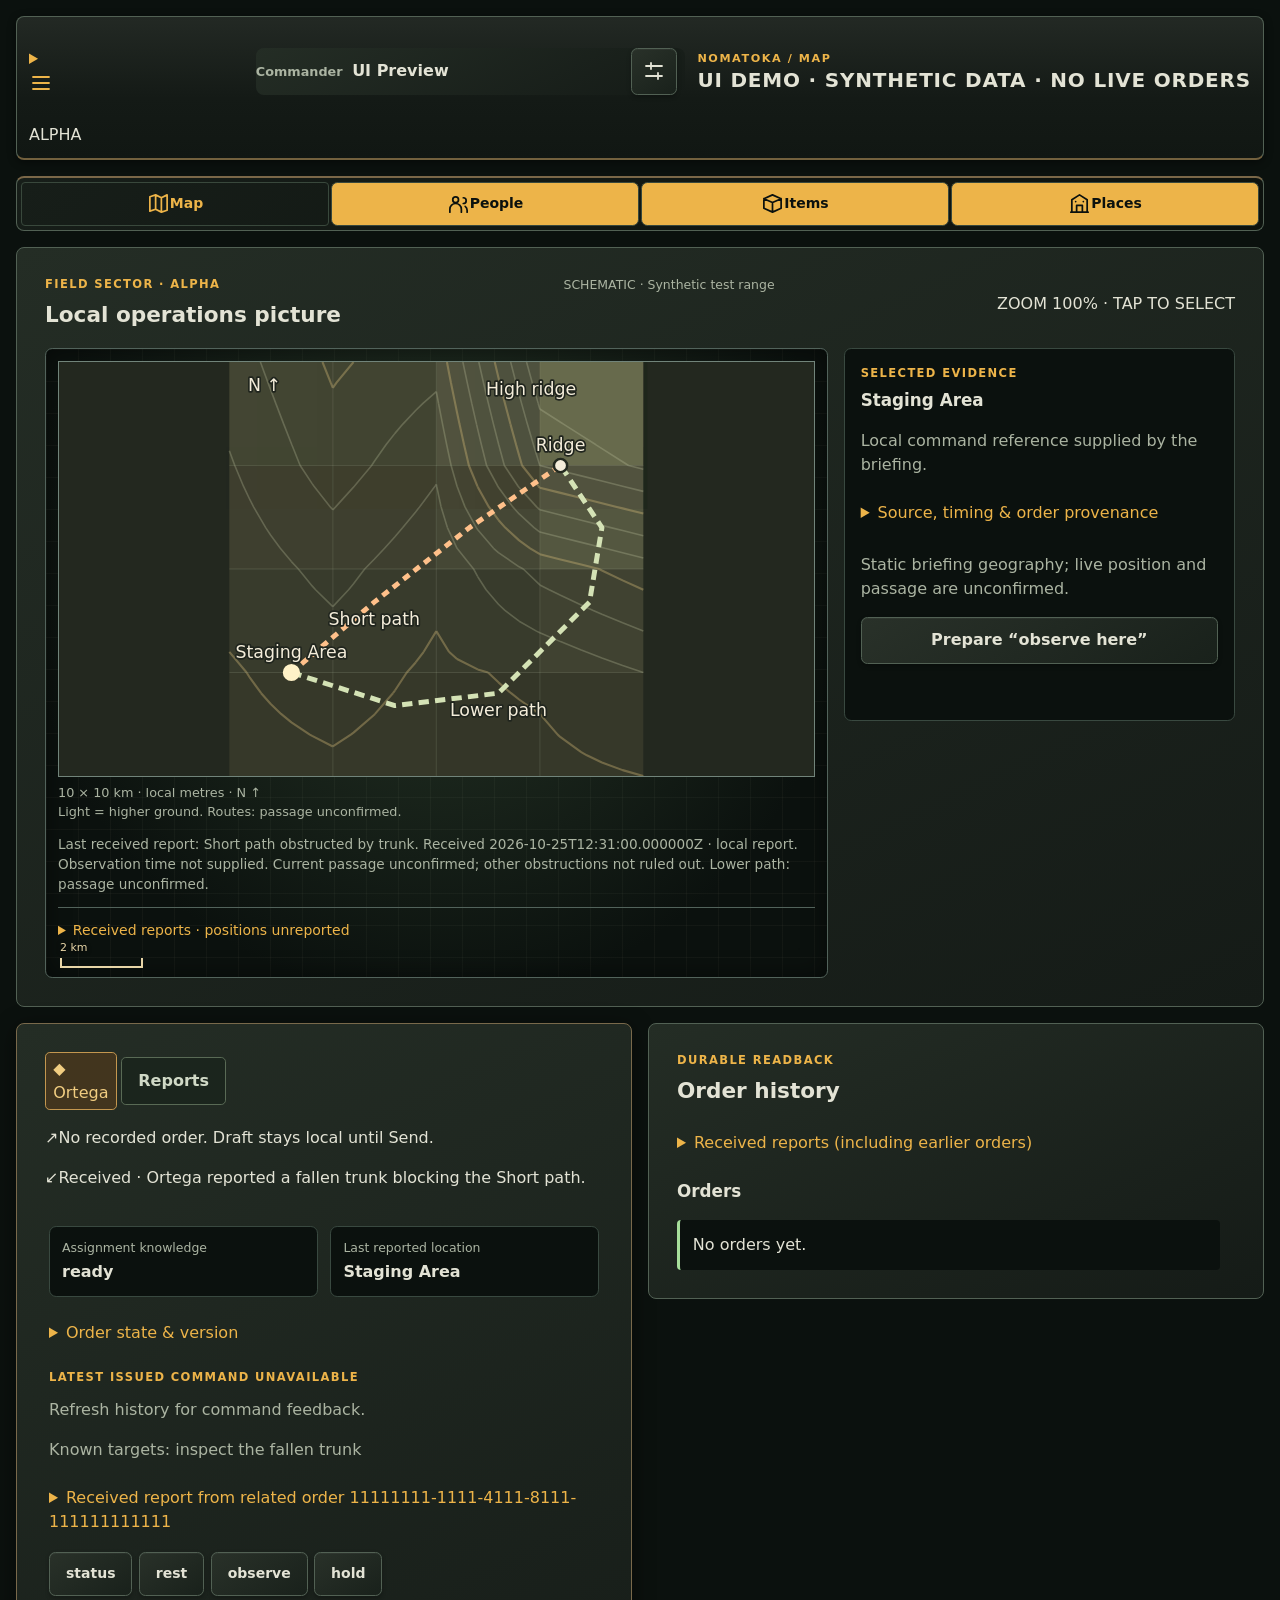
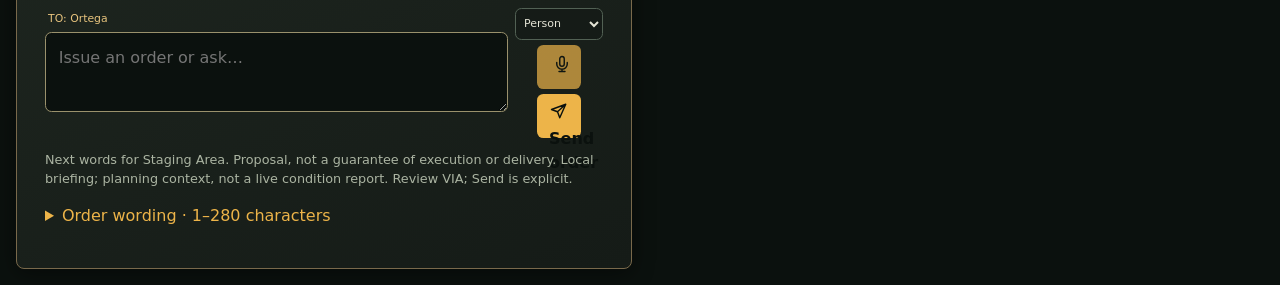
==== commit 0593d555: "test(preview): persistent People Items Places shell and anchored VIA tools" ====
--- a/field-preview-20261025/index.html
+++ b/field-preview-20261025/index.html
@@ -17,7 +17,10 @@
             <a id="nav-orders" href="#order-form" aria-controls="orders-panel">Orders &amp; command readback</a>
             <a id="nav-history" href="#history-title" aria-controls="history-panel">Order history &amp; reports</a>
             <button id="open-notifications" class="quiet-button" type="button" aria-haspopup="dialog" aria-controls="notifications" aria-expanded="false" disabled>Recent updates</button>
-            <button id="refresh-history" class="quiet-button" type="button" aria-label="Refresh workspace">Refresh reports</button>
+            <details id="field-connection-recovery" class="field-connection-recovery">
+              <summary>Connection recovery</summary>
+              <button id="refresh-history" class="quiet-button" type="button" aria-label="Retry synchronization">Retry synchronization</button>
+            </details>
             <button id="logout" class="quiet-button" type="button">Sign out</button>
           </div>
         </details>
@@ -32,7 +35,7 @@
               <h2 id="commander-title">Commander</h2>
               <p id="commander-name">Loading…</p>
             </div>
-            <button id="open-people" class="quiet-button" type="button" aria-label="Open People panel" aria-haspopup="dialog" aria-controls="people" aria-expanded="false" disabled title="People"><svg class="field-top-icon ico big" viewBox="0 0 24 24" aria-hidden="true"><path d="M4 7h16M4 17h16M9 4v6M16 14v6"/></svg></button>
+            <button id="open-context-tools" class="quiet-button" type="button" aria-label="Open contextual tools" aria-haspopup="dialog" aria-controls="field-context-tools" aria-expanded="false" disabled title="Contextual tools"><svg class="field-top-icon ico big" viewBox="0 0 24 24" aria-hidden="true"><path d="M4 7h16M4 17h16M9 4v6M16 14v6"/></svg></button>
           </div>
           <div id="control-warning" class="control-row" role="alert" hidden>
             <p id="control-state" class="control-state"></p>
@@ -41,19 +44,39 @@
         </section>
       </header>
 
-      <section id="inactive-device" class="panel" aria-labelledby="inactive-title">
+      <section id="inactive-device" class="panel" aria-labelledby="inactive-title" tabindex="-1">
         <h2 id="inactive-title">This device is locked</h2>
         <p>Platform security: operational records require active control.</p>
         <p id="connection-status" role="status">Checking connection…</p>
         <p id="local-draft-status"></p>
       </section>
       <div id="operational-workspace" hidden>
+      <aside id="field-context-tools" class="field-context-tools" role="dialog" aria-modal="false"
+        aria-labelledby="context-tools-title" hidden>
+        <div class="notification-heading">
+          <h2 id="context-tools-title">Map / Tools</h2>
+          <button id="close-context-tools" type="button" class="quiet-button">× Close</button>
+        </div>
+        <section aria-label="Map presentation layers">
+          <h3>Map layers</h3>
+          <label><input id="context-contours" type="checkbox" checked> Elevation contours</label>
+          <label><input id="context-routes" type="checkbox" checked> Route lines</label>
+          <label><input id="context-labels" type="checkbox" checked> Feature labels</label>
+          <p class="panel-copy">These controls change only the presentation of the authored test-range map. Hidden layers do not change what the commander actually knows.</p>
+        </section>
+        <p id="context-section-note" class="panel-copy">Tap a known map feature to see quick actions; only received observations count as reports.</p>
+      </aside>
       <dialog id="people" aria-labelledby="people-title" aria-describedby="people-scope">
         <div class="notification-heading">
           <h2 id="people-title">People</h2>
           <button id="close-people" class="quiet-button" type="button" autofocus>Close</button>
         </div>
         <p id="people-scope" class="panel-copy">Active mercenary · commander records and received reports. Last reported information is not a live position.</p>
+        <div class="people-actions">
+          <button id="people-view-reports" class="secondary-button" type="button" aria-describedby="people-reports-empty" disabled>View reports</button>
+          <button id="people-inspect" class="secondary-button" type="button" disabled>Inspect contact</button>
+          <button id="people-write" type="button" aria-describedby="people-order-reason" disabled>Write order</button>
+        </div>
         <section aria-labelledby="people-name">
           <h3 id="people-name"></h3>
           <dl class="evidence-list">
@@ -67,11 +90,6 @@
           <p id="people-reports-empty" class="panel-copy"></p>
           <ol id="people-reports" class="history-list" aria-label="Recent received reports" tabindex="-1"></ol>
         </section>
-        <div class="people-actions">
-          <button id="people-view-reports" class="secondary-button" type="button" aria-describedby="people-reports-empty" disabled>View reports</button>
-          <button id="people-inspect" class="secondary-button" type="button" disabled>Inspect contact</button>
-          <button id="people-write" type="button" aria-describedby="people-order-reason" disabled>Write order</button>
-        </div>
         <p id="people-order-reason" class="panel-copy"></p>
       </dialog>
       <nav class="workspace-nav nav" aria-label="Workspace sections">
@@ -274,10 +292,14 @@
             </div>
             <div class="field-action-stack" role="group" aria-label="Delivery method, voice input and Send">
               <label for="order-via" class="visually-hidden">VIA, delivery method</label>
-              <select id="order-via" name="via" required disabled>
-                <option value="in-person">Person</option>
-                <option value="radio">Radio</option>
-              </select>
+              <div class="field-via-anchor">
+                <select id="order-via" name="via" required disabled>
+                  <option value="in-person">Person</option>
+                  <option value="radio">Radio</option>
+                </select>
+                <button id="field-via-touch" type="button" tabindex="-1" aria-hidden="true"
+                  disabled title="Open delivery methods beside VIA"></button>
+              </div>
               <button id="field-microphone" class="small-action field-microphone" type="button"
                 disabled title="Voice dictation coming later" aria-label="Microphone unavailable until voice input is enabled">
                 <svg class="field-send-icon ico" viewBox="0 0 24 24" aria-hidden="true"><rect x="9" y="2" width="6" height="13" rx="3"/><path d="M5 10v2a7 7 0 0 0 14 0v-2M12 19v3M8 22h8"/></svg>
--- a/field-preview-20261025/assets/play.css
+++ b/field-preview-20261025/assets/play.css
@@ -595,7 +595,7 @@
 #dismiss-notification-toast { margin-top: .4rem; }
 .visually-hidden { position: absolute; width: 1px; height: 1px; padding: 0; margin: -1px;
   overflow: hidden; clip-path: inset(50%); white-space: nowrap; border: 0; }
-@media (max-width: 42rem), (max-width: 1024px) and (max-height: 550px) {
+@media (max-width: 64rem), (max-height: 44rem) {
   #notifications { margin: auto auto 0; border-radius: .75rem .75rem 0 0;
     padding-bottom: max(1rem, env(safe-area-inset-bottom)); }
 }
@@ -624,7 +624,7 @@
 
 /* Phone workspace: mounted panels retain their state; the document still scrolls
    for evidence, large text and a keyboard-reduced visual viewport. */
-@media (max-width: 42rem), (max-width: 1024px) and (max-height: 550px) {
+@media (max-width: 64rem), (max-height: 44rem) {
   body[data-play-state="authenticated"] .play-shell {
     padding: max(.5rem, env(safe-area-inset-top)) max(.5rem, env(safe-area-inset-right))
       calc(5rem + var(--workspace-bottom, 0px) + env(safe-area-inset-bottom)) max(.5rem, env(safe-area-inset-left));
@@ -757,7 +757,7 @@
 #orders-panel .order-outcome { max-height: 6rem; overflow-y: auto; padding: .5rem; margin: .5rem 0; font-size: .875rem; }
 .order-wording { margin: 0; }
 
-@media (max-width: 42rem), (max-width: 1024px) and (max-height: 550px) {
+@media (max-width: 64rem), (max-height: 44rem) {
   .workspace-header .context-panel { padding: 0; }
   #orders-panel { padding: .5rem; }
   #operational-workspace[data-section="map"][data-dock-flow="false"] {
@@ -813,7 +813,7 @@
    The mobile map fills the viewport; the ONE real order composer sits above
    the nav. No fake command input, duplicate action handler, or hidden server
    side effect. Orders/History/evidence scroll INSIDE their own panels only. */
-@media (max-width: 42rem), (max-width: 1024px) and (max-height: 550px) {
+@media (max-width: 64rem), (max-height: 44rem) {
   :root {
     --field-top: 55px;
     --field-nav: 66px;
@@ -1426,7 +1426,7 @@
 }
 
 /* Field-terminal topographic controls and factual command readback. */
-@media (max-width: 42rem), (max-width: 1024px) and (max-height: 550px) {
+@media (max-width: 64rem), (max-height: 44rem) {
   .field-map-tools {
     position: absolute;
     top: 12px;
@@ -1518,7 +1518,7 @@
 .field-place-options button:focus-visible {outline:2px solid #edb449}
 /* Authoritative authored 10-km source is unchanged. The elevation tiles
    previously lacked the class needed for the v0.7 charcoal treatment. */
-@media (max-width: 42rem), (max-width: 1024px) and (max-height: 550px) {
+@media (max-width: 64rem), (max-height: 44rem) {
   #map-panel .synthetic-range .range-height-cell {opacity:.11}
   #map-panel .synthetic-range .range-contour {
     fill:none;stroke:#79836b;stroke-width:1.4;opacity:.4;
@@ -1551,7 +1551,7 @@
 }
 
 /* Preserve the existing outcome reservation and synthetic-range presentation. */
-@media (max-width: 42rem), (max-width: 1024px) and (max-height: 550px) {
+@media (max-width: 64rem), (max-height: 44rem) {
   :root:has(#orders-panel[data-dock="compact"] .order-outcome:not(:empty)) { --field-dock: 262px; }
   #map-panel .synthetic-range .range-height-cell {opacity:.03}
   #map-panel .synthetic-range .range-contour {opacity:.19}
@@ -1799,7 +1799,11 @@
   border-top:1px solid #435043;overflow-wrap:anywhere}
 #field-alert-list li strong,#field-alert-list li span {display:block}
 #field-alert-list li span{font-size:10px;color:#bbc8b4}
-.field-mini-tray {position:fixed;z-index:24;bottom:calc(var(--field-nav,66px) + 9px);
+.field-mini-tray {position:fixed;z-index:24;
+  /* Measured navigation height includes iOS/Android safe-area padding.
+     The same visual-viewport bottom offset used by the real command dock
+     keeps the Restore button clear of the navigation's hit targets. */
+  bottom:calc(var(--workspace-bottom,0px) + var(--workspace-nav-height,66px) + 9px);
   left:9px;display:flex;gap:5px}
 .field-mini-tray[hidden]{display:none}
 .field-mini-tray button { width:auto;min-height:44px;padding:5px 12px;
@@ -1831,7 +1835,7 @@
   #orders-panel[data-dock="compact"] .dock-chat {display:none}
   #orders-panel[data-dock="compact"] .field-dock-hint {display:none}
 }
-@media (max-width:1024px) {
+@media (max-width: 64rem), (max-height: 44rem) {
   :root:has(#orders-panel[data-dock="compact"][data-minimized="true"]) {
     --field-dock:56px;
   }
@@ -1843,7 +1847,7 @@
 /* A single narrow action column returns the other 44px to the real text entry.
    The mic is deliberately disabled until an actual STT capability exists. */
 .field-action-stack { display:flex; gap:4px; align-items:stretch; }
-@media (max-width:42rem), (max-width:1024px) and (max-height:550px) {
+@media (max-width: 64rem), (max-height: 44rem) {
   #orders-panel[data-dock="compact"] .field-action-stack {
     display:flex; flex:0 0 44px; flex-direction:column; gap:4px;
     align-self:stretch; justify-content:center; width:44px; min-width:44px;
@@ -1939,7 +1943,7 @@
 /* Compact command delivery choices sit immediately beneath the Send stack.
    Keep the actual native VIA selector and its accessible label, and preserve
    the separate source-backed status readback after the selection. */
-@media (max-width:42rem), (max-width:1024px) and (max-height:550px) {
+@media (max-width: 64rem), (max-height: 44rem) {
   #orders-panel[data-dock="compact"] .order-method.dock-foot {
     order:0;
     justify-content:flex-end;
@@ -1963,7 +1967,7 @@
 /* Compact delivery/voice/send column. VIA is the actual native, labelled
    selector, never a duplicated decorative control. Full descriptive guidance
    stays available to screen readers and in the expanded Orders workspace. */
-@media (max-width:42rem), (max-width:1024px) and (max-height:550px) {
+@media (max-width: 64rem), (max-height: 44rem) {
   #orders-panel[data-dock="compact"] .field-action-stack {
     flex:0 0 62px;width:62px;min-width:62px;
     align-items:center;justify-content:flex-end;gap:4px;
@@ -2063,7 +2067,7 @@
 /* Map-first minimalist controls: no redundant explanatory prose, no fixed
    zoom buttons. Synthetic identity remains in the accessible SVG title/desc,
    map readout and live route-knowledge records, and in Inspect/History. */
-@media (max-width:42rem), (max-width:1024px) and (max-height:550px) {
+@media (max-width: 64rem), (max-height: 44rem) {
   #map-panel .operations-heading,
   #map-panel .synthetic-range figcaption,
   #map-panel #route-knowledge {
@@ -2141,7 +2145,7 @@
 
 /* Desktop keeps the same evidence-backed quick actions, not a dead inspector
    after removing the persistent selection strip on mobile. */
-@media (min-width:1025px), (min-width:43rem) and (min-height:551px) {
+@media (min-width:1025px) and (min-height:705px) {
   #operations-map .map-selection-bar:not([hidden]) {
     display:flex;position:absolute;z-index:12;
     top:var(--map-quick-top,8px);left:var(--map-quick-left,8px);
@@ -2190,3 +2194,193 @@
   display:inline-flex;align-items:center;justify-content:center;
   height:26px;min-height:26px;line-height:22px;margin:0;
 }
+
+/* No nonfunctional minimize button in desktop or expanded Orders workspace. */
+#orders-panel:not([data-dock="compact"]) #field-minimize-dock,
+#orders-panel #field-minimize-dock[hidden] {
+  display:none!important;
+}
+
+/* A minimized dock is no longer occupying screen space. This explicit final
+   override outranks outcome/readback reservations at every phone height,
+   including a newly visible rejected/no-write receipt from the preview. */
+@media (max-width: 64rem), (max-height: 44rem) {
+  :root:has(#orders-panel[data-dock="compact"][data-minimized="true"]) {
+    --field-dock:56px !important;
+  }
+}
+
+/* Header controls render at *every* width, including tablet/desktop. Their
+   SVG paths are stroke-only, and must never rely on the mobile v0.7 media
+   breakpoint for dimensions or a stroke. */
+body[data-play-state="authenticated"] .workspace-header .field-top-icon.ico {
+  display:block;width:20px;height:20px;min-width:20px;min-height:20px;
+  flex:none;fill:none;stroke:currentColor;stroke-width:1.8;
+  stroke-linecap:round;stroke-linejoin:round;
+}
+body[data-play-state="authenticated"] .workspace-header .field-top-icon.ico.big {
+  width:24px;height:24px;min-width:24px;min-height:24px;
+}
+
+
+/* Medium-size touch/tablet and short notebook screens share ONE compact map
+   experience through the responsive transition. Keep the dock shallow where
+   the old 550/551px change switched to an inaccessible desktop document. */
+@media (min-width:673px) and (min-height:551px) and (max-height:704px) {
+  :root:has(#orders-panel[data-dock="compact"]) { --field-dock:216px; }
+  :root:has(#orders-panel[data-dock="compact"] .order-outcome:not(:empty)) { --field-dock:236px; }
+  :root:has(#orders-panel[data-dock="compact"][data-minimized="true"]) { --field-dock:56px!important; }
+}
+
+
+/* Android-launcher-style chip movement: the original chip keeps its logical
+   identity until drop, siblings preview the destination, and a lifted copy
+   follows the pointer without stealing hits from the composer. */
+#draft-tokens.chip-reorder-active > .draft-chip:not(.chip-drag-origin) {
+  transition:transform 145ms cubic-bezier(.2,.85,.2,1);
+  will-change:transform;
+}
+#draft-tokens > .draft-chip.chip-drag-origin {
+  opacity:0;
+}
+.chip-drag-ghost {
+  position:fixed!important;z-index:110;
+  pointer-events:none!important;user-select:none!important;
+  box-sizing:border-box;
+  margin:0!important;
+  opacity:.96;
+  box-shadow:0 9px 20px #000b,0 0 0 2px #e4b86a;
+  filter:brightness(1.1);
+  cursor:grabbing;
+  transform-origin:center center;
+}
+.chip-drag-ghost :is(button,span) { pointer-events:none!important }
+#orders-panel .composer-tokens.chip-drop-preview {
+  outline:2px dashed #e4b86a;
+  outline-offset:-2px;
+}
+@media (prefers-reduced-motion:reduce) {
+  #draft-tokens.chip-reorder-active > .draft-chip {transition:none!important}
+}
+
+
+/* People, Items and Places are non-modal sheets in the same persistent
+   phone shell. Their content scrolls inside the visible map region and
+   deliberately cannot cover the genuine command dock or bottom navigation.
+   No second composer or dummy action is introduced. */
+@media (max-width: 64rem), (max-height: 44rem) {
+  #operational-workspace > :is(#people,#field-items,#field-places)[open],
+  #operational-workspace > #field-context-tools:not([hidden]) {
+    display:block;position:fixed;box-sizing:border-box;
+    z-index:18;
+    top:calc(var(--field-top,55px) + 4px);
+    bottom:calc(var(--workspace-bottom,0px) + var(--field-nav,66px) + var(--field-dock,238px) + 4px);
+    left:max(6px,env(safe-area-inset-left,0px));
+    right:max(6px,env(safe-area-inset-right,0px));
+    width:auto;height:auto;min-height:0;max-height:none;
+    margin:0;padding:10px;
+    overflow-x:hidden;overflow-y:auto;overscroll-behavior:contain;
+    background:linear-gradient(#283127f9,#141c17fb);
+    color:#e3e3d5;border:1px solid #a8874e;border-radius:9px;
+    box-shadow:0 8px 20px #000a;
+  }
+  #operational-workspace > #field-context-tools:not([hidden]) {
+    left:auto;width:min(310px,calc(100vw - 12px));
+    z-index:22;
+  }
+  #operational-workspace > :is(#people,#field-items,#field-places)[open]::backdrop {
+    display:none;
+  }
+  #operational-workspace > :is(#people,#field-items,#field-places)[open] .notification-heading {
+    position:static;z-index:auto;
+    background:#273027;padding:8px 0;
+  }
+  /* Small sheets compete with floating map alerts, especially at 320x420.
+     The selected sheet owns this region until dismissed; the underlying
+     received update remains in its genuine log and is restored on close. */
+  #operational-workspace:has(> #people[open],> #field-items[open],> #field-places[open],> #field-context-tools:not([hidden])) .field-alert-box {
+    visibility:hidden!important;pointer-events:none!important;
+  }
+  #operational-workspace > #people[open] #people-reports {max-height:35dvh}
+  /* A 320x420 phone has very little map real estate; keep sheets scrollable
+     inside that space rather than stealing the protected 44px Send control. */
+}
+.field-context-tools[hidden]{display:none!important}
+.field-context-tools label {
+  display:flex;align-items:center;gap:10px;min-height:44px;
+  padding:5px;border-bottom:1px solid #53604a;color:#eddfbf;font-size:13px;
+}
+.field-context-tools label input {width:17px;height:17px;accent-color:#edb449}
+.field-context-tools h3 {color:#efc981;margin:9px 0;font-size:13px}
+#operations-map.hide-context-contours :is(.range-contour,.range-height-cell),
+#operations-map.hide-context-routes .range-route,
+#operations-map.hide-context-labels .synthetic-range svg text {
+  opacity:0!important;
+}
+
+
+/* Most common People actions should be reachable first, without scrolling
+   past every dossier section. On short landscape the sheet may be smaller
+   than a single row; keep the actions at its beginning and scroll internally. */
+#people[open] .people-actions {
+  display:flex;flex-wrap:wrap;gap:5px;margin:5px 0 9px;
+}
+#people[open] .people-actions button {
+  flex:1 1 90px;min-width:90px;min-height:40px;padding:5px;
+  font-size:11px;
+}
+
+
+/* VIA remains the ONE native form select (keyboard, screen-reader, contract).
+   A transparent pointer hit target opens a small, anchored, no-write choices
+   surface. Choices stay inside the actual in-person/radio capabilities. */
+.field-via-anchor {position:relative;flex:none;width:88px;min-width:0;align-self:center}
+.field-via-anchor #order-via {width:100%!important;min-width:0!important;margin:0}
+.field-via-anchor #field-via-touch {
+  position:absolute;inset:0;z-index:2;opacity:0;cursor:pointer;
+  display:block;width:100%;height:100%;min-width:0;min-height:0;
+  border:0;margin:0;padding:0;touch-action:manipulation;
+}
+.field-via-choices[hidden] {display:none!important}
+.field-via-choices {
+  position:fixed;z-index:180;display:grid;gap:3px;
+  min-width:130px;width:146px;max-width:calc(100vw - 12px);
+  margin:0;padding:6px;background:#202b23;
+  border:1px solid #d1a755;border-radius:8px;
+  box-shadow:0 10px 25px #000b;
+}
+.field-via-choices button {
+  display:block;width:100%;min-height:44px;margin:0;padding:6px 10px;
+  font-size:13px;text-align:left;color:#ead5a6;background:#29372b;
+  border:1px solid #526b52;border-radius:5px;
+}
+.field-via-choices button[aria-pressed="true"] {
+  color:#f9d77d;background:#44371f;border-color:#d0a753;
+}
+.field-via-choices button:focus-visible {outline:2px solid #f0c45d;outline-offset:-2px}
+@media (max-width:64rem), (max-height:44rem){
+  #orders-panel[data-dock="compact"] .field-via-anchor {
+    width:62px;min-width:62px;max-width:62px;height:30px;min-height:30px;
+  }
+  #orders-panel[data-dock="compact"] .field-via-anchor #order-via {
+    height:30px;min-height:30px;max-height:30px;
+  }
+}
+
+
+/* Normal reports synchronize in the background. A manual retry remains
+   accessible only in the secondary recovery disclosure for transport or
+   control trouble; it is not a prominent Refresh reports action. */
+.field-main-menu-items .field-connection-recovery > summary {
+  display:flex;align-items:center;min-height:44px;padding:7px 10px;
+  border:1px solid #53644e;border-radius:5px;
+  background:#202c22;color:#e5d9b9;cursor:pointer;
+  font-size:13px;font-weight:600;
+}
+.field-main-menu-items .field-connection-recovery[open] > summary {
+  border-color:#bd9c58;color:#edc982;
+}
+.field-main-menu-items .field-connection-recovery > button {
+  width:100%;min-height:44px;margin:3px 0 0;text-align:left;
+  font-size:13px;
+}
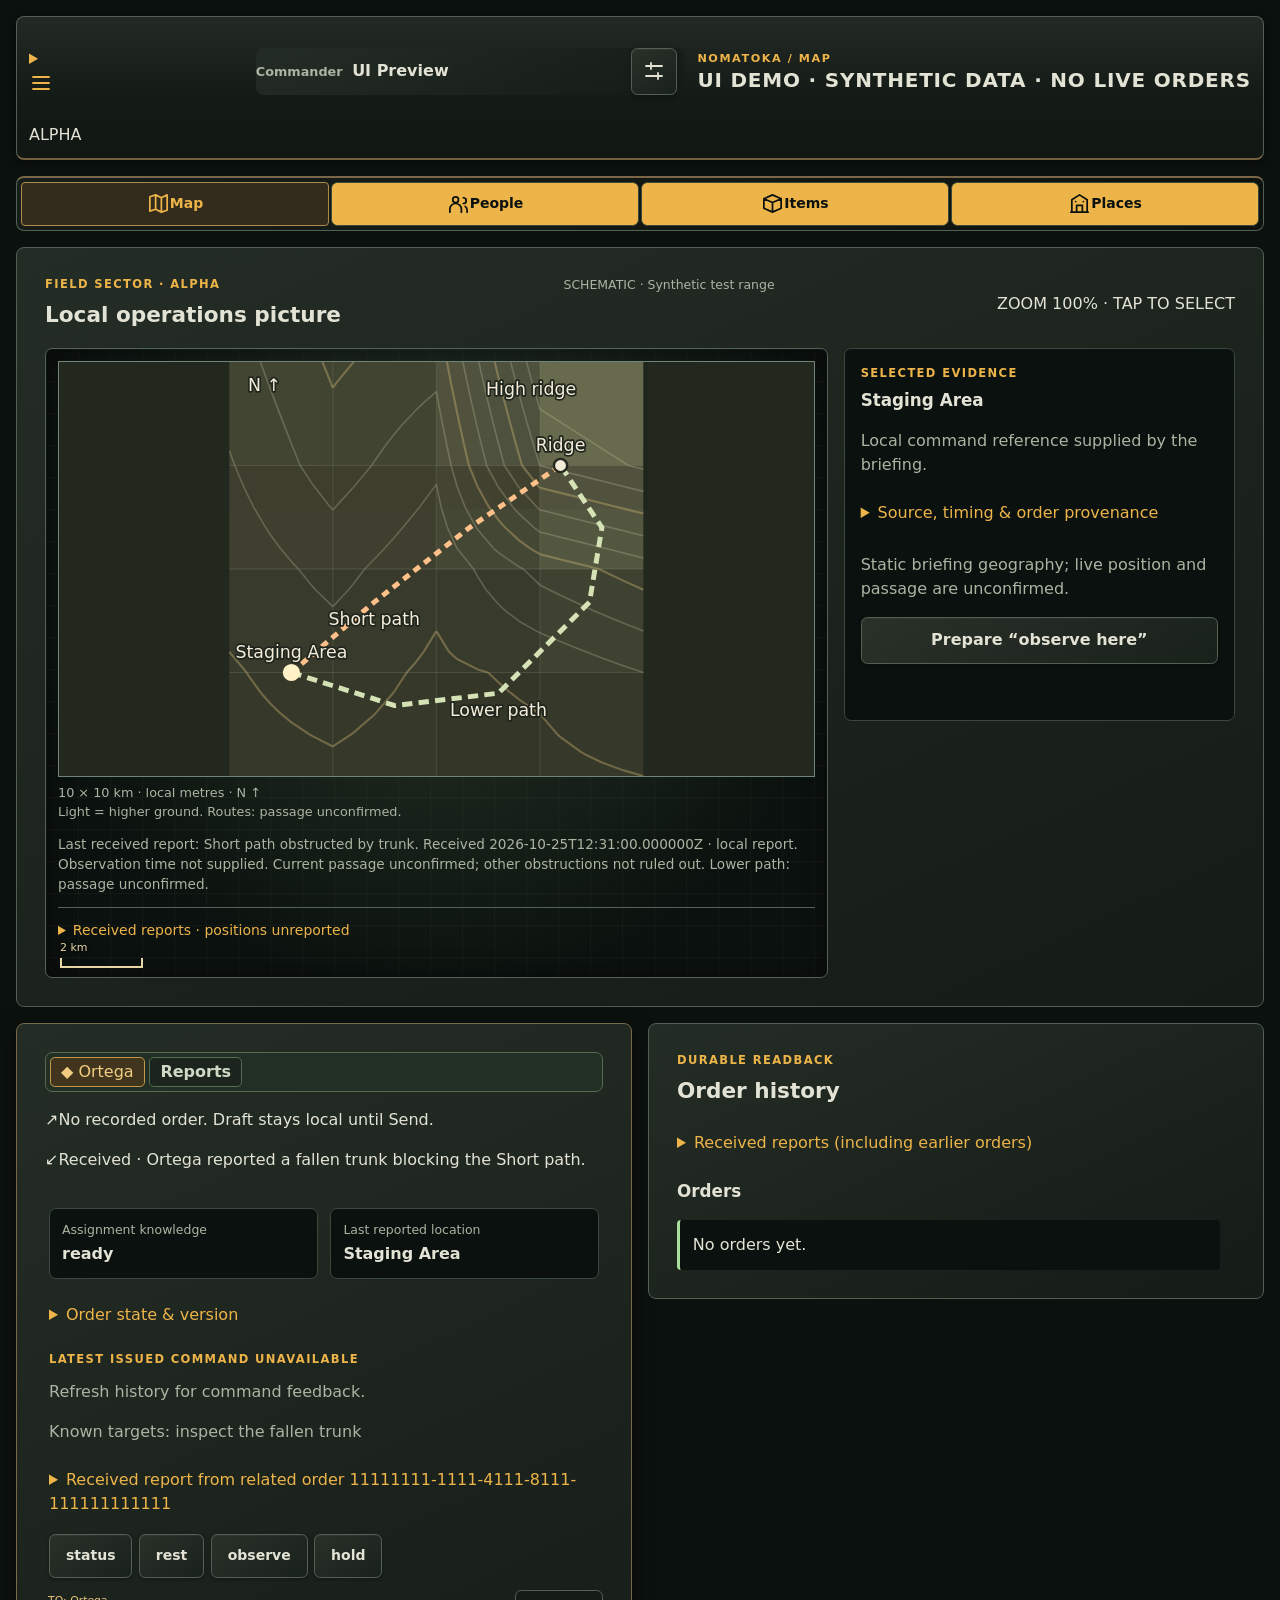
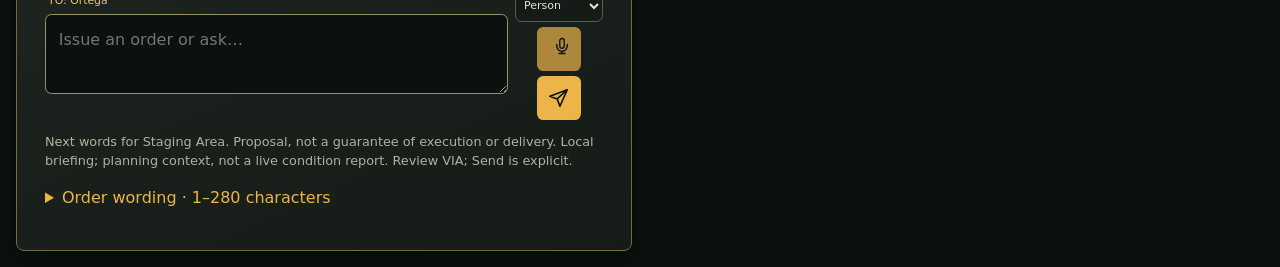
==== commit a353c479: "test(preview): synchronize complete map and command controls" ====
--- a/field-preview-20261025/index.html
+++ b/field-preview-20261025/index.html
@@ -57,14 +57,41 @@
           <h2 id="context-tools-title">Map / Tools</h2>
           <button id="close-context-tools" type="button" class="quiet-button">× Close</button>
         </div>
-        <section aria-label="Map presentation layers">
+        <section id="context-tools-map" data-context-for="map" aria-label="Map presentation layers">
           <h3>Map layers</h3>
           <label><input id="context-contours" type="checkbox" checked> Elevation contours</label>
           <label><input id="context-routes" type="checkbox" checked> Route lines</label>
           <label><input id="context-labels" type="checkbox" checked> Feature labels</label>
           <p class="panel-copy">These controls change only the presentation of the authored test-range map. Hidden layers do not change what the commander actually knows.</p>
         </section>
-        <p id="context-section-note" class="panel-copy">Tap a known map feature to see quick actions; only received observations count as reports.</p>
+        <p id="context-section-note" data-context-for="map" class="panel-copy">Tap any map point to prepare a local coordinate; reported positions are not implied.</p>
+        <section data-context-for="people" hidden>
+          <h3>People / actions</h3>
+          <button type="button" data-context-action="inspect-contact">Inspect contact</button>
+          <button type="button" data-context-action="write-order">Write order</button>
+          <button type="button" data-context-action="people-reports">Received reports</button>
+          <p class="panel-copy">These operate on the real People records and permissions, not invented personnel.</p>
+        </section>
+        <section data-context-for="items" hidden>
+          <h3>Items / context</h3>
+          <button type="button" data-context-action="items-focus">View available item records</button>
+          <p class="panel-copy">No equipment ownership or inventory is inferred before observations exist.</p>
+        </section>
+        <section data-context-for="places" hidden>
+          <h3>Places / context</h3>
+          <button type="button" data-context-action="places-focus">View known locations</button>
+          <p class="panel-copy">These are authored briefing places and routes, not confirmed current conditions.</p>
+        </section>
+        <section data-context-for="orders" hidden>
+          <h3>Orders / context</h3>
+          <button type="button" data-context-action="orders-focus">Continue draft</button>
+          <p class="panel-copy">Review delivery and draft wording before the explicit Send action.</p>
+        </section>
+        <section data-context-for="history" hidden>
+          <h3>History / context</h3>
+          <button type="button" data-context-action="history-reports">Received reports</button>
+          <p class="panel-copy">Only delivered records can confirm knowledge or order outcomes.</p>
+        </section>
       </aside>
       <dialog id="people" aria-labelledby="people-title" aria-describedby="people-scope">
         <div class="notification-heading">
@@ -149,7 +176,7 @@
         </button>
       </aside>
       <div id="field-mini-tray" class="field-mini-tray" hidden>
-        <button id="field-restore-dock" type="button" aria-label="Restore command bar">⌃ Command</button>
+        <button id="field-restore-dock" type="button" aria-label="Restore command bar">Command</button>
         <button class="field-mini-mic" type="button" disabled title="Voice input coming later" aria-label="Microphone unavailable until voice input is enabled"><svg class="field-send-icon" viewBox="0 0 24 24" aria-hidden="true"><rect x="9" y="2" width="6" height="13" rx="3"/><path d="M5 10v2a7 7 0 0 0 14 0v-2M12 19v3M8 22h8"/></svg></button>
       </div>
 
@@ -189,6 +216,10 @@
         <circle cx="800" cy="250" r="16" class="range-place"/>
         <text x="800" y="215" text-anchor="middle">Ridge</text>
       </g>
+      <g id="map-picked-coordinate-marker" aria-hidden="true" hidden>
+        <circle r="12" fill="#283c32" fill-opacity=".8" stroke="#f9d485" stroke-width="3"/>
+        <path d="M-20 0H20M0 -20V20" stroke="#f9d485" stroke-width="2" stroke-linecap="round"/>
+      </g>
       <text x="45" y="70">N ↑</text><text x="620" y="80">High ridge</text>
       <path d="M40 950H290M40 935V965M290 935V965" class="range-scale"/><text x="45" y="915">2.5 km</text>
     </svg>
@@ -201,8 +232,9 @@
             <p id="route-knowledge" class="route-knowledge" role="status" aria-live="polite" aria-atomic="true">Short path: passage unconfirmed. Lower path: passage unconfirmed.</p>
             <div class="map-selection-bar" hidden role="group" aria-label="Selected map point quick actions">
               <p id="map-selection-label" role="status" aria-live="polite" aria-atomic="true">Staging Area</p>
-              <a href="#map-selection-title" aria-label="Inspect selected location">Inspect</a>
+              <a id="map-quick-inspect" href="#map-selection-title" aria-label="Inspect selected location">Inspect</a>
               <button id="map-quick-prepare" type="button" aria-label="Prepare an order for this location">Prepare</button>
+              <button id="map-quick-add-point" type="button" aria-label="Add selected local coordinates to draft" hidden>Add to draft</button>
               <button id="map-quick-close" type="button" aria-label="Dismiss map quick actions">×</button>
             </div>
             <details id="map-report-layer" class="map-report-layer" hidden>
@@ -211,7 +243,7 @@
             </details>
           </div>
           <section id="map-evidence" class="map-evidence" aria-labelledby="map-selection-title">
-            <button id="close-map-evidence" type="button" hidden>Back to map</button>
+            <button id="close-map-evidence" type="button" aria-label="Close map inspection" title="Close inspection" hidden>×</button>
             <p class="panel-label">Selected evidence</p>
             <h3 id="map-selection-title" tabindex="-1">Staging Area</h3>
             <p id="map-known" class="map-known">Local command reference supplied by the briefing.</p>
@@ -246,7 +278,10 @@
           </div>
           <button id="field-minimize-dock" class="quiet-button dock-icon" type="button"
             title="Minimize command bar" aria-label="Minimize command bar">−</button>
-          <button id="toggle-orders" class="quiet-button dock-icon" type="button" aria-expanded="true" aria-controls="order-readback" title="Expand command readback" aria-label="Expand command readback">⌃</button>
+          <button id="toggle-orders" class="quiet-button dock-icon" type="button" aria-expanded="false" aria-controls="order-readback" title="Open order details" aria-label="Open order details">
+            <svg class="field-dock-expand-icon" viewBox="0 0 24 24" aria-hidden="true"><rect x="3.5" y="4" width="17" height="16" rx="2"/><path d="M3.5 9h17M8 14h8M12 12v4"/></svg>
+            <svg class="field-dock-close-icon" viewBox="0 0 24 24" aria-hidden="true"><path d="m6 6 12 12M18 6 6 18"/></svg>
+          </button>
         </div>
         <div class="field-live-thread dock-chat" role="region" aria-label="Recent recorded orders and received reports">
           <p class="message-row"><span class="direction" aria-hidden="true">↗</span><span id="field-command-preview" class="field-command-preview line" aria-live="polite">No recorded order. Your draft stays local until Send.</span></p>
@@ -304,7 +339,7 @@
                 disabled title="Voice dictation coming later" aria-label="Microphone unavailable until voice input is enabled">
                 <svg class="field-send-icon ico" viewBox="0 0 24 24" aria-hidden="true"><rect x="9" y="2" width="6" height="13" rx="3"/><path d="M5 10v2a7 7 0 0 0 14 0v-2M12 19v3M8 22h8"/></svg>
               </button>
-              <button id="submit-command" class="small-action send" type="submit" disabled aria-label="Send real order to Ortega"><svg class="field-send-icon ico" viewBox="0 0 24 24" aria-hidden="true"><path d="m21 3-8 18-3-8-8-3zM21 3 10 13"/></svg><span>Send</span></button>
+              <button id="submit-command" class="small-action send" type="submit" disabled aria-label="Send real order to Ortega" title="Send order"><svg class="field-send-icon ico" viewBox="0 0 24 24" aria-hidden="true"><path d="m21 3-8 18-3-8-8-3zM21 3 10 13"/></svg><span class="field-send-text" hidden aria-hidden="true">Send order</span></button>
             </div>
           </div>
           <p id="contextual-action-status" tabindex="0" role="status" aria-live="polite" aria-atomic="true"></p>
--- a/field-preview-20261025/assets/play.css
+++ b/field-preview-20261025/assets/play.css
@@ -1310,7 +1310,7 @@
   #operational-workspace[data-section="map"] #orders-panel[data-dock="compact"].dock {
     display:flex; flex-direction:column; position:fixed; z-index:24;
     left:max(9px,env(safe-area-inset-left)); right:max(9px,env(safe-area-inset-right));
-    bottom:calc(var(--workspace-bottom,0px) + var(--field-nav) + 2px + env(safe-area-inset-bottom));
+    bottom:calc(var(--workspace-bottom,0px) + var(--field-nav) + 2px + var(--field-safe-bottom,env(safe-area-inset-bottom,0px)));
     width:auto; height:calc(var(--field-dock) - 8px); max-height:calc(var(--field-dock) - 8px);
     min-height:0; margin:0; overflow-y:auto; line-height:normal;
     /* Extremely short visual viewports scroll the dock internally, never the document. */
@@ -1826,7 +1826,7 @@
    exposed alongside it rather than shrinking to a sliver across the screen. */
 @media (min-width:540px) and (max-width:1024px) and (max-height:450px) {
   body[data-play-state="authenticated"] #operational-workspace[data-section="map"] #map-panel {
-    bottom:calc(var(--field-nav) + env(safe-area-inset-bottom));
+    bottom:calc(var(--field-nav) + var(--field-safe-bottom,env(safe-area-inset-bottom,0px)));
   }
   #operational-workspace[data-section="map"] #orders-panel[data-dock="compact"].dock {
     left:auto;right:max(9px,env(safe-area-inset-right));
@@ -2273,8 +2273,8 @@
   #operational-workspace > #field-context-tools:not([hidden]) {
     display:block;position:fixed;box-sizing:border-box;
     z-index:18;
-    top:calc(var(--field-top,55px) + 4px);
-    bottom:calc(var(--workspace-bottom,0px) + var(--field-nav,66px) + var(--field-dock,238px) + 4px);
+    top:var(--workspace-sheet-top,calc(var(--field-top,55px) + 4px));
+    bottom:var(--workspace-sheet-bottom,calc(var(--workspace-bottom,0px) + var(--field-nav,66px) + var(--field-dock,238px) + var(--field-safe-bottom,env(safe-area-inset-bottom,0px)) + 4px));
     left:max(6px,env(safe-area-inset-left,0px));
     right:max(6px,env(safe-area-inset-right,0px));
     width:auto;height:auto;min-height:0;max-height:none;
@@ -2384,3 +2384,390 @@
   width:100%;min-height:44px;margin:3px 0 0;text-align:left;
   font-size:13px;
 }
+
+
+/* Expanded desktop/tablet is scrollable (not the compact fixed-dock shell).
+   Non-modal People/Items/Places and contextual map tools still need explicit
+   stacking and viewport bounds: dialog.show() does not enter the top layer.
+   Keep their top edge BELOW the existing desktop sticky nav's initial slot
+   and above background map paint; the real navigation remains hit-testable. */
+@media (min-width:1025px) and (min-height:705px) {
+  #operational-workspace > :is(#people,#field-items,#field-places)[open],
+  #operational-workspace > #field-context-tools:not([hidden]) {
+    display:block;
+    position:fixed;
+    box-sizing:border-box;
+    z-index:30;
+    top:clamp(235px,30dvh,265px);
+    bottom:max(12px,env(safe-area-inset-bottom,0px));
+    left:auto;
+    right:max(12px,env(safe-area-inset-right,0px));
+    width:min(35rem,calc(100vw - 24px));
+    height:auto;max-height:none;min-height:0;
+    margin:0;padding:12px;
+    overflow:auto;overscroll-behavior:contain;
+    border:1px solid #a8874e;border-radius:9px;
+    background:linear-gradient(#283127fa,#141c17fc);
+    box-shadow:0 12px 30px #000c;
+  }
+  #operational-workspace > #field-context-tools:not([hidden]) {
+    width:min(310px,calc(100vw - 24px));
+    z-index:32;
+  }
+}
+
+
+/* Shared geometry token for compact nav/dock/sheets. It evaluates the real
+   device safe-area inset; browser acceptance may inject a nonzero value to
+   prove that sheets clear the same raised dock as on notched devices. */
+:root { --field-safe-bottom:env(safe-area-inset-bottom,0px); }
+
+
+/* Keyboard-constrained viewport: all compact shell parts obey the same
+   visualViewport-derived state. Do not reserve a nominal 200+px dock when
+   the keyboard leaves only 300px of actual display. All data/identity stays
+   mounted; only secondary visual chrome folds away. */
+@media (max-width:64rem), (max-height:44rem) {
+  :root:has(#operational-workspace[data-visual-constrained="true"][data-section="map"]) {
+    --field-top:48px!important;
+    --field-nav:50px!important;
+    --field-dock:92px!important;
+  }
+  body[data-play-state="authenticated"]:has(#operational-workspace[data-visual-constrained="true"][data-section="map"]) .top {
+    height:var(--field-top)!important;min-height:0;
+  }
+  #operational-workspace[data-visual-constrained="true"][data-section="map"] #orders-panel[data-dock="compact"].dock {
+    height:calc(var(--field-dock) - 8px)!important;
+    max-height:calc(var(--field-dock) - 8px)!important;
+    min-height:0!important;
+    overflow:hidden!important;
+    padding:3px!important;
+  }
+  #operational-workspace[data-visual-constrained="true"][data-section="map"] #orders-panel[data-dock="compact"] :is(
+    .dock-chat,.contextual-action-strip,#field-microphone) {
+    display:none!important;
+  }
+  /* The real status and audit evidence survive in DOM/Orders/History; the
+     outgoing form is the only screen-height priority while keyboard is up. */
+  #operational-workspace[data-visual-constrained="true"][data-section="map"] #orders-panel[data-dock="compact"] .order-outcome:not(:empty) {
+    position:absolute;width:1px;height:1px;min-height:0;max-height:1px;
+    padding:0;margin:0;overflow:hidden;clip-path:inset(50%);
+  }
+  #operational-workspace[data-visual-constrained="true"][data-section="map"] #orders-panel[data-dock="compact"] #order-form {
+    flex:1 1 auto;min-height:0;margin:0;
+  }
+  #operational-workspace[data-visual-constrained="true"][data-section="map"] #orders-panel[data-dock="compact"] .field-composer-row.inputrow {
+    flex:1 1 auto!important;min-height:0!important;height:100%!important;
+    max-height:100%!important;
+  }
+  #operational-workspace[data-visual-constrained="true"][data-section="map"] #orders-panel[data-dock="compact"] .composer-wrap {
+    height:100%!important;min-height:0!important;
+  }
+  #operational-workspace[data-visual-constrained="true"][data-section="map"] #orders-panel[data-dock="compact"] .field-action-stack {
+    justify-content:center;gap:3px;
+  }
+  #operational-workspace[data-visual-constrained="true"][data-section="map"] #orders-panel[data-dock="compact"] .field-via-anchor,
+  #operational-workspace[data-visual-constrained="true"][data-section="map"] #orders-panel[data-dock="compact"] .field-via-anchor #order-via {
+    height:26px!important;min-height:26px!important;max-height:26px!important;
+  }
+  #operational-workspace[data-visual-constrained="true"][data-section="map"] #orders-panel[data-dock="compact"] .composer-tokens {
+    max-height:25px;padding-top:0;
+  }
+  #operational-workspace[data-visual-constrained="true"][data-section="map"] #orders-panel[data-dock="compact"] #order-text {
+    min-height:22px!important;max-height:none!important;
+    padding:1px 7px!important;
+  }
+  /* Sheets remain truly scrollable above the compressed dock; no fake
+     controls, duplicate send form or modal blocker are introduced. */
+  #operational-workspace[data-visual-constrained="true"] > :is(#people,#field-items,#field-places)[open],
+  #operational-workspace[data-visual-constrained="true"] > #field-context-tools:not([hidden]) {
+    padding:5px;
+  }
+}
+
+@media (max-width:64rem), (max-height:44rem) {
+  :root:has(#operational-workspace[data-visual-constrained="true"][data-section="map"]):has(#orders-panel[data-dock="compact"][data-minimized="true"]) {
+    --field-dock:56px!important;
+  }
+}
+
+
+/* Real Send is a 44px+ icon-only control. The ARIA label carries Send/Retry,
+   not visible text outside the button frame. */
+#submit-command.small-action.send {
+  display:inline-flex!important;align-items:center!important;
+  justify-content:center!important;flex-direction:row!important;
+  font-size:0!important;line-height:0!important;
+  overflow:hidden!important;min-width:44px;min-height:44px;
+}
+#submit-command.small-action.send::after { content:none!important; }
+#submit-command.small-action.send .field-send-icon {
+  flex:none;width:22px;height:22px;stroke-width:1.8;
+}
+/* Both context tabs are actual equal-height peers, even when one is a span
+   and the other is a native button. The row stays at the top when Orders
+   scrolls underneath the Android keyboard. */
+#orders-panel .dock-top .field-conversation-tab {
+  box-sizing:border-box;display:inline-flex;flex:none;
+  align-items:center;justify-content:center;
+  height:30px!important;min-height:30px!important;max-height:30px;
+  width:auto;min-width:max-content;
+  padding:0 10px!important;margin:0!important;line-height:1!important;
+  white-space:nowrap;
+}
+#orders-panel .dock-top .field-conversation-tabs {
+  display:flex;align-items:center;min-height:30px;
+  overflow-x:auto;scrollbar-width:none;min-width:0;
+}
+#orders-panel[data-dock="expanded"] .dock-top {
+  position:sticky;top:0;z-index:20;
+  min-height:38px;padding:4px;
+  background:#233025f7;
+  border:1px solid #5b674f;border-radius:7px;
+}
+#orders-panel[data-dock="compact"] .dock-top {
+  min-height:30px;height:30px;
+  align-items:center;
+}
+#orders-panel[data-dock="compact"] .field-conversation-current {
+  padding:0 10px!important;
+}
+/* The inspector belongs to Map and closes with a small unobtrusive X. */
+#map-evidence {position:relative}
+#map-evidence #close-map-evidence:not([hidden]) {
+  float:none;position:absolute;right:7px;top:7px;z-index:20;
+  display:inline-flex;align-items:center;justify-content:center;
+  width:40px;height:40px;min-width:40px;min-height:40px;
+  margin:0;padding:0;font-size:23px;line-height:1;
+  color:#f1d59a;background:#2a2e24;border:1px solid #90794d;
+  border-radius:7px;
+}
+#map-evidence > .panel-label:first-of-type {padding-right:48px}
+#field-restore-dock {font-weight:600;letter-spacing:.01em}
+/* Gesture ownership applies only to the map. Elsewhere users can still
+   select text, including evidence, reports and editable order content. */
+#operations-map, #operations-map .synthetic-range,
+#operations-map .synthetic-range svg,
+#operations-map .synthetic-range svg * {
+  user-select:none!important;-webkit-user-select:none!important;
+  -webkit-touch-callout:none!important;
+}
+
+
+#field-context-tools [data-context-for][hidden] { display:none!important }
+#field-context-tools button[data-context-action] {
+  display:block;width:100%;min-height:44px;margin:4px 0;padding:8px;
+  text-align:left;color:#e7d19d;background:#263327;border:1px solid #66765a;
+  border-radius:6px;font-size:13px;
+}
+#field-context-tools button[data-context-action]:disabled {opacity:.45}
+
+
+/* The map cursor is authored local geometry only, neither a discovered
+   location nor a reported person. It never intercepts source-feature taps. */
+#map-picked-coordinate-marker[hidden]{display:none!important}
+#map-picked-coordinate-marker, #map-picked-coordinate-marker *{
+  pointer-events:none!important;user-select:none!important;
+}
+#map-panel .map-selection-bar :is(a,button)[hidden] {display:none!important}
+#map-panel .map-selection-bar[data-selected="local-coordinate"]:not([hidden]){
+  width:min(270px,calc(100% - 12px));max-width:calc(100% - 12px);
+  gap:4px;
+}
+#map-panel .map-selection-bar[data-selected="local-coordinate"] #map-selection-label{
+  flex:1;max-width:none;min-width:0;white-space:normal;
+  text-overflow:clip;line-height:1.1;font-size:10px;
+}
+#map-panel .map-selection-bar[data-selected="local-coordinate"] #map-quick-add-point{
+  min-width:72px;padding:4px;font-size:10px;
+}
+
+
+#submit-command .field-send-text {display:none!important}
+
+
+/* When the keyboard leaves only a short visual viewport, retain the actual
+   Ortega and Reports controls as an equal-height 30px row. The disabled mic
+   and readbacks, not navigation or Send, give up the constrained space. */
+@media (max-width:64rem), (max-height:44rem) {
+  :root:has(#operational-workspace[data-visual-constrained="true"][data-section="map"]) {
+    --field-dock:96px!important;
+  }
+  #operational-workspace[data-visual-constrained="true"][data-section="map"]
+    #orders-panel[data-dock="compact"] .dock-top {
+      display:flex!important;flex:0 0 30px!important;
+      height:30px!important;min-height:30px!important;
+      max-height:30px!important;
+      align-items:center!important;overflow:hidden;
+  }
+  #operational-workspace[data-visual-constrained="true"][data-section="map"]
+    #orders-panel[data-dock="compact"] .field-composer-row.inputrow {
+      flex:1 1 0!important;height:auto!important;
+      min-height:0!important;max-height:none!important;
+  }
+  #operational-workspace[data-visual-constrained="true"][data-section="map"]
+    #orders-panel[data-dock="compact"] #order-form {
+      flex:1 1 0!important;min-height:0!important;
+  }
+}
+
+
+/* In keyboard/IME mode, move the real VIA selector beside the tabs rather
+   than keeping a tall VIA+Send column. A 96px dock fits the genuine 44px
+   Send and preserves 70px+ of scrollable sheet at 390x270, including IME
+   visualViewport shrink and safe-area insets. */
+@media (max-width:64rem), (max-height:44rem) {
+  #orders-panel[data-dock="compact"] .dock-top {
+    height:27px;min-height:27px;max-height:27px;
+  }
+  #orders-panel[data-dock="compact"] .dock-top .field-conversation-tab {
+    height:26px!important;min-height:26px!important;max-height:26px!important;
+    padding:0 9px!important;
+  }
+  #operational-workspace[data-visual-constrained="true"][data-section="map"]
+    #orders-panel[data-dock="compact"] .dock-top {
+    flex:0 0 27px!important;height:27px!important;
+    min-height:27px!important;max-height:27px!important;
+  }
+  #operational-workspace[data-visual-constrained="true"][data-section="map"]
+    #orders-panel[data-dock="compact"] .field-via-anchor {
+    position:absolute!important;
+    right:64px;top:3px;z-index:4;
+    width:62px!important;height:26px!important;
+    min-height:26px!important;max-height:26px!important;
+    margin:0;
+  }
+  #operational-workspace[data-visual-constrained="true"][data-section="map"]
+    #orders-panel[data-dock="compact"] .field-action-stack {
+    height:100%!important;min-height:0!important;
+    align-self:stretch;justify-content:center;gap:0;
+  }
+  #operational-workspace[data-visual-constrained="true"][data-section="map"]
+    #orders-panel[data-dock="compact"] .field-composer-row.inputrow {
+    min-height:44px!important;
+    height:auto!important;
+    flex:1 1 0!important;
+  }
+}
+
+/* With the keyboard occupying nearly all vertical space, the source of truth
+   is the textarea; recipient and token chips are represented there as draft
+   text. They return automatically when the keyboard closes. Keeping that
+   redundant token row would squeeze actual editable text below 35px. */
+@media (max-width:64rem), (max-height:44rem) {
+  #operational-workspace[data-visual-constrained="true"][data-section="map"]
+    #orders-panel[data-dock="compact"] .composer-tokens {
+      display:none!important;
+  }
+  #operational-workspace[data-visual-constrained="true"][data-section="map"]
+    #orders-panel[data-dock="compact"] #order-text {
+      min-height:35px!important;
+  }
+}
+
+
+/* Expanded Orders is a scrollable information workspace, but when an IME
+   contracts the visual viewport it must prioritize the ONE real Send form.
+   Secondary readbacks are retained in DOM and return when the keyboard closes.
+   The full History/Reports destination remains available afterward. */
+@media (max-width:64rem), (max-height:44rem) {
+  #operational-workspace[data-visual-constrained="true"][data-section="orders"]
+    #orders-panel[data-dock="expanded"] {
+      display:flex!important;flex-direction:column!important;
+      padding:4px!important;min-height:0!important;overflow:hidden!important;
+  }
+  #operational-workspace[data-visual-constrained="true"][data-section="orders"]
+    #orders-panel[data-dock="expanded"] > :is(#order-readback,.field-live-thread,.order-outcome) {
+      display:none!important;
+  }
+  #operational-workspace[data-visual-constrained="true"][data-section="orders"]
+    #orders-panel[data-dock="expanded"] .dock-top {
+      position:static;flex:0 0 38px;height:38px;min-height:38px;
+      margin:0 0 3px;padding:4px;
+  }
+  #operational-workspace[data-visual-constrained="true"][data-section="orders"]
+    #orders-panel[data-dock="expanded"] #order-form {
+      display:flex;flex-direction:column;flex:1 1 auto;
+      min-height:0!important;overflow:hidden;margin:0;gap:0;
+  }
+  #operational-workspace[data-visual-constrained="true"][data-section="orders"]
+    #orders-panel[data-dock="expanded"] :is(.contextual-action-strip,.order-wording,#contextual-action-status) {
+      display:none!important;
+  }
+  #operational-workspace[data-visual-constrained="true"][data-section="orders"]
+    #orders-panel[data-dock="expanded"] .field-composer-row.inputrow {
+      display:flex;flex:1 1 auto;min-height:0!important;
+      height:100%!important;max-height:100%!important;
+      align-items:stretch;gap:5px;
+  }
+  #operational-workspace[data-visual-constrained="true"][data-section="orders"]
+    #orders-panel[data-dock="expanded"] .composer-wrap {
+      display:flex;flex:1;flex-direction:column;min-height:0!important;
+      height:100%!important;
+  }
+  #operational-workspace[data-visual-constrained="true"][data-section="orders"]
+    #orders-panel[data-dock="expanded"] #order-text {
+      display:block;flex:1 1 0;min-height:35px!important;
+      height:auto!important;max-height:none!important;
+      padding:6px 8px;overflow:auto;
+  }
+  #operational-workspace[data-visual-constrained="true"][data-section="orders"]
+    #orders-panel[data-dock="expanded"] .field-action-stack {
+      display:flex;flex:0 0 62px!important;min-width:62px;width:62px;
+      height:100%;flex-direction:column;gap:3px;
+      align-items:center;justify-content:flex-end;
+  }
+  #operational-workspace[data-visual-constrained="true"][data-section="orders"]
+    #orders-panel[data-dock="expanded"] .field-via-anchor {
+      width:62px;min-width:62px;height:26px;min-height:26px;
+  }
+  #operational-workspace[data-visual-constrained="true"][data-section="orders"]
+    #orders-panel[data-dock="expanded"] #order-via {
+      height:26px;min-height:26px;
+  }
+  #operational-workspace[data-visual-constrained="true"][data-section="orders"]
+    #orders-panel[data-dock="expanded"] :is(#field-microphone,#submit-command) {
+      width:44px;height:44px;min-height:44px;flex:none;
+  }
+}
+
+
+/* The command workspace uses one quiet icon control in both states.
+   On Map this is an orderly panel-open glyph, NOT a text caret.
+   In expanded Orders it's the requested discreet X at top right. */
+#orders-panel .dock-top #toggle-orders {
+  box-sizing:border-box;
+  display:inline-flex;flex:none;
+  align-items:center;justify-content:center;
+  width:34px;min-width:34px;max-width:34px;
+  height:34px;min-height:34px;max-height:34px;
+  padding:5px;margin:0;
+  font-size:0;line-height:0;
+  color:#ead6a6;background:#283229;border:1px solid #69785d;
+  border-radius:7px;
+}
+#orders-panel .dock-top #toggle-orders svg {
+  display:block;flex:none;width:20px;height:20px;
+  stroke:currentColor;stroke-width:1.7;stroke-linecap:round;
+  stroke-linejoin:round;fill:none;
+}
+#orders-panel[data-dock="compact"] #toggle-orders .field-dock-close-icon,
+#orders-panel[data-dock="expanded"] #toggle-orders .field-dock-expand-icon {
+  display:none;
+}
+#orders-panel[data-dock="expanded"] .dock-top #toggle-orders {
+  width:44px;min-width:44px;max-width:44px;
+  height:44px;min-height:44px;max-height:44px;
+}
+#orders-panel .dock-top #toggle-orders:focus-visible {
+  outline:2px solid #ebbb58;outline-offset:1px;
+}
+/* Neither tab is allowed to be truncated by horizontal scroll when the
+   Android keyboard has compressed the viewport. The tabs remain equal-height
+   interactive peers, and only the less important dock chrome may collapse. */
+#orders-panel .dock-top .field-conversation-tabs {
+  scroll-padding-inline:2px;overscroll-behavior-x:contain;
+}
+#orders-panel .dock-top .field-conversation-tab {
+  flex-shrink:0;white-space:nowrap;
+}
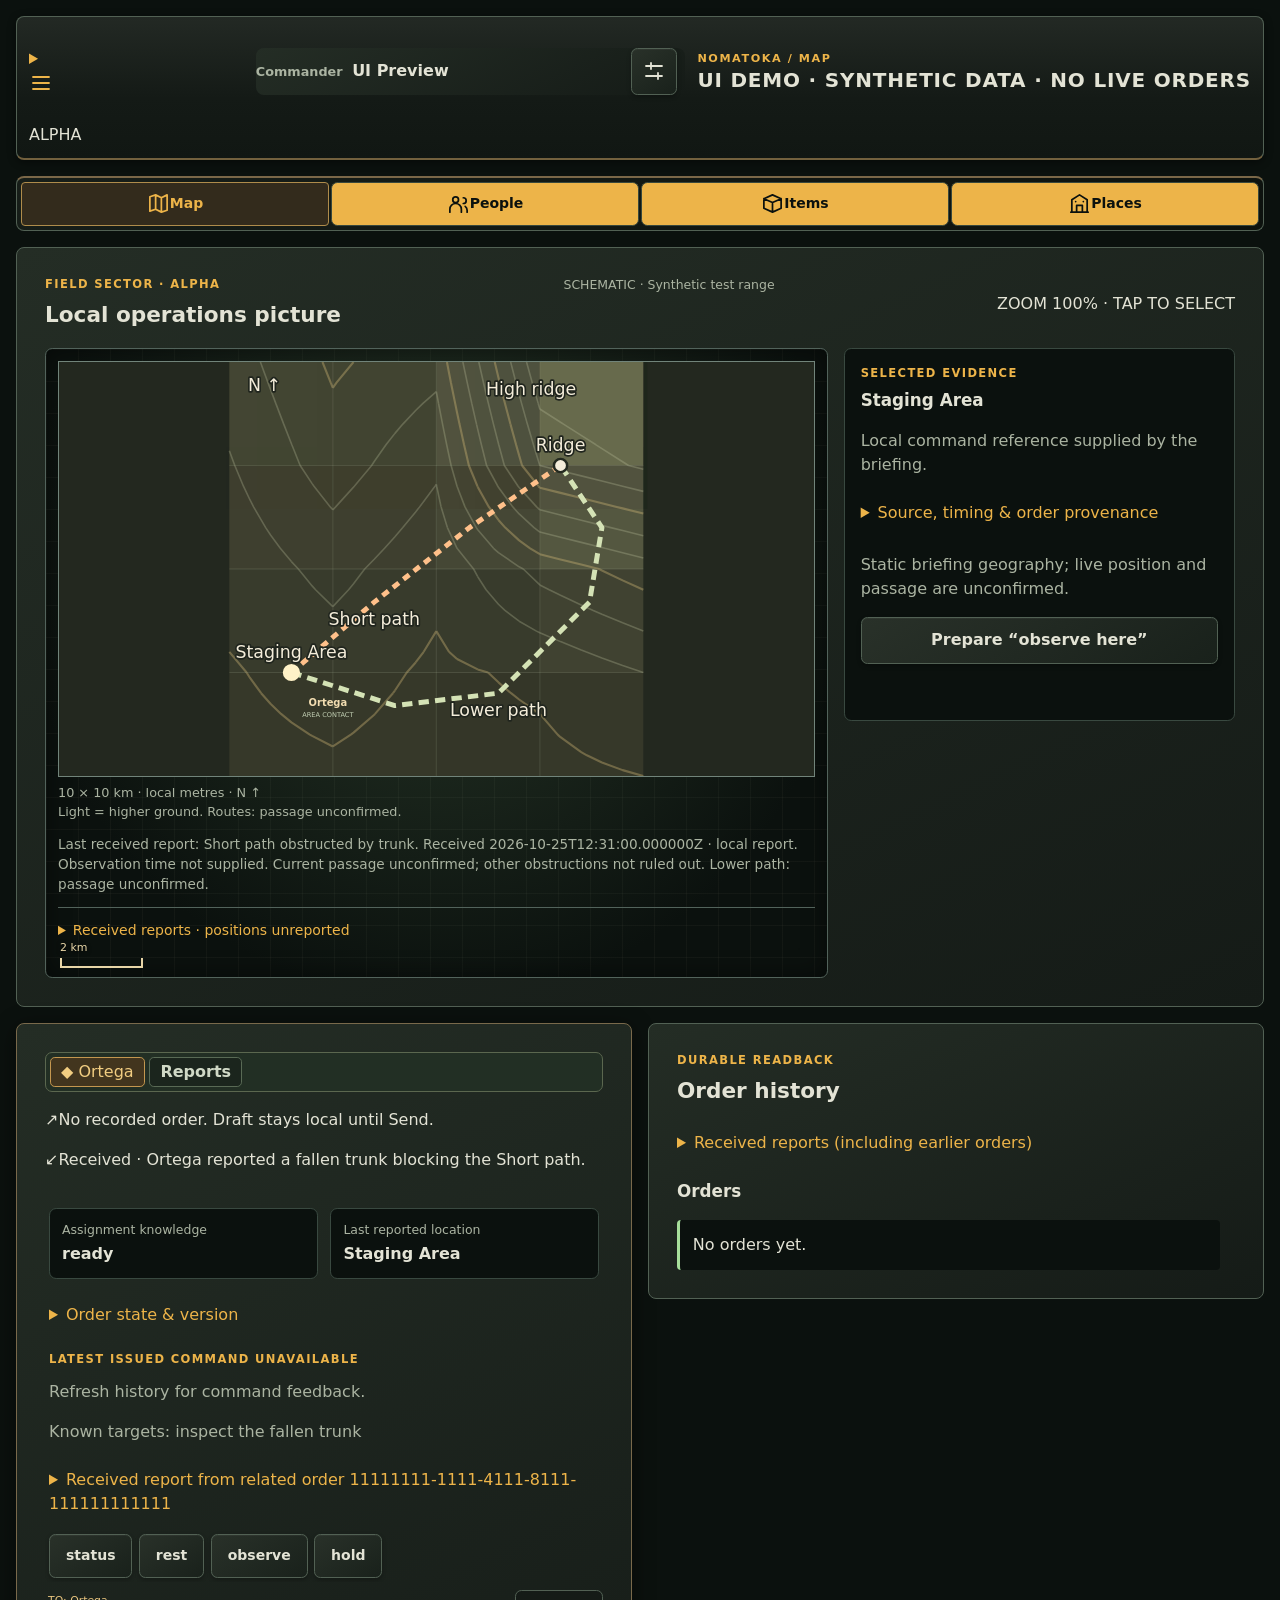
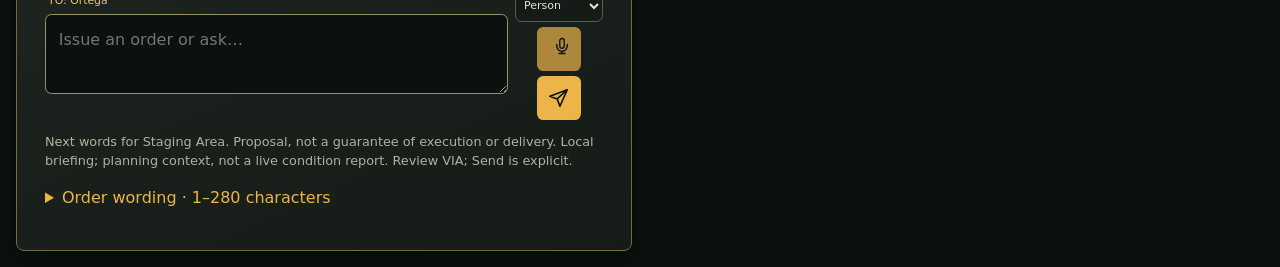
==== commit 41435541: "feat(preview): contextual map peeks with three-tap bottom navigation" ====
--- a/field-preview-20261025/index.html
+++ b/field-preview-20261025/index.html
@@ -98,6 +98,11 @@
           <h2 id="people-title">People</h2>
           <button id="close-people" class="quiet-button" type="button" autofocus>Close</button>
         </div>
+        <section id="people-context" class="field-sheet-context" hidden aria-label="Selected map context">
+          <h3 id="people-context-title"></h3>
+          <p id="people-context-detail" class="panel-copy"></p>
+          <p id="people-context-note" class="panel-copy"></p>
+        </section>
         <p id="people-scope" class="panel-copy">Active mercenary · commander records and received reports. Last reported information is not a live position.</p>
         <div class="people-actions">
           <button id="people-view-reports" class="secondary-button" type="button" aria-describedby="people-reports-empty" disabled>View reports</button>
@@ -127,9 +132,14 @@
       </nav>
       <dialog id="field-items" aria-labelledby="field-items-title" aria-describedby="field-items-scope">
         <div class="notification-heading">
-          <h2 id="field-items-title">Items</h2>
+          <h2 id="field-items-title" tabindex="-1">Items</h2>
           <button id="close-field-items" type="button" class="quiet-button">Close</button>
         </div>
+        <section id="field-items-context" class="field-sheet-context" hidden aria-label="Selected map context">
+          <h3 id="field-items-context-title"></h3>
+          <p id="field-items-context-detail" class="panel-copy"></p>
+          <p id="field-items-context-note" class="panel-copy"></p>
+        </section>
         <p id="field-items-scope" class="panel-copy">No inventory or equipment observations are available in this alpha. Nothing here is simulated as an owned item.</p>
       </dialog>
       <dialog id="field-places" aria-labelledby="field-places-title" aria-describedby="field-places-scope">
@@ -137,6 +147,11 @@
           <h2 id="field-places-title">Places</h2>
           <button id="close-field-places" type="button" class="quiet-button">Close</button>
         </div>
+        <section id="field-places-context" class="field-sheet-context" hidden aria-label="Selected map context">
+          <h3 id="field-places-context-title"></h3>
+          <p id="field-places-context-detail" class="panel-copy"></p>
+          <p id="field-places-context-note" class="panel-copy"></p>
+        </section>
         <p id="field-places-scope" class="panel-copy">Places and routes from the authored synthetic test-range briefing, not live positions or confirmed passage.</p>
         <div class="field-place-options" role="group" aria-label="Select a known briefing target on the real map">
           <button type="button" data-place-focus="staging-area">Staging Area</button>
--- a/field-preview-20261025/assets/play.css
+++ b/field-preview-20261025/assets/play.css
@@ -2674,7 +2674,8 @@
   #operational-workspace[data-visual-constrained="true"][data-section="orders"]
     #orders-panel[data-dock="expanded"] {
       display:flex!important;flex-direction:column!important;
-      padding:4px!important;min-height:0!important;overflow:hidden!important;
+      padding:4px!important;min-height:0!important;
+      overflow-y:auto!important;overscroll-behavior-y:contain;
   }
   #operational-workspace[data-visual-constrained="true"][data-section="orders"]
     #orders-panel[data-dock="expanded"] > :is(#order-readback,.field-live-thread,.order-outcome) {
@@ -2688,7 +2689,10 @@
   #operational-workspace[data-visual-constrained="true"][data-section="orders"]
     #orders-panel[data-dock="expanded"] #order-form {
       display:flex;flex-direction:column;flex:1 1 auto;
-      min-height:0!important;overflow:hidden;margin:0;gap:0;
+      /* The 26px native VIA + gap + 44px Send cannot fit in less than 73px.
+         Preserve one real form and let the enclosing Orders pane scroll when
+         visualViewport height is smaller than the minimum usable layout. */
+      min-height:73px!important;overflow:visible;margin:0;gap:0;
   }
   #operational-workspace[data-visual-constrained="true"][data-section="orders"]
     #orders-panel[data-dock="expanded"] :is(.contextual-action-strip,.order-wording,#contextual-action-status) {
@@ -2771,3 +2775,116 @@
 #orders-panel .dock-top .field-conversation-tab {
   flex-shrink:0;white-space:nowrap;
 }
+
+
+/* In expanded Orders the contextual drawer overlays only the readback/form
+   left side instead of taking the entire viewport or the bottom Send target.
+   The bottom nav and right-side actual Send stay independently operable. */
+@media (max-width:64rem), (max-height:44rem) {
+  #operational-workspace[data-section="orders"] > #field-context-tools:not([hidden]) {
+    left:max(6px,env(safe-area-inset-left,0px));
+    right:auto;
+    width:min(230px,calc(100vw - 88px));
+    max-width:calc(100vw - 88px);
+  }
+}
+
+
+/* Short expanded Orders / IME: the mic has no implemented input path. It may
+   not consume the only 44px needed to expose the ONE real VIA + Send controls.
+   Keep the delivery selector in the same column as Send and inside the actual
+   form; never float it over the Ortega/Reports tabs. */
+@media (max-width:64rem), (max-height:44rem) {
+  #operational-workspace[data-visual-constrained="true"][data-section="orders"]
+    #orders-panel[data-dock="expanded"] #field-microphone {
+    display:none!important;
+  }
+  #operational-workspace[data-visual-constrained="true"][data-section="orders"]
+    #orders-panel[data-dock="expanded"] .field-action-stack {
+    justify-content:flex-end;
+    gap:3px;
+    overflow:visible;
+  }
+}
+
+
+/* A coordinate-add result must be visible on the same small anchored map
+   popup, not solely within the hidden source-evidence inspector. The X stays
+   accessible and Add disappears after a successful local draft insertion. */
+#operations-map .map-selection-bar[data-selected="local-coordinate"][data-feedback="error"] #map-selection-label {
+  color:#ffc09a;
+}
+#operations-map .map-selection-bar[data-selected="local-coordinate"][data-feedback="success"] #map-selection-label {
+  color:#b9efb5;
+}
+
+
+/* Orders is a workspace above a bottom-anchored REAL composer, not a page
+   with instruction text hanging below the input. Source-backed readback and
+   durable outcomes remain above the composer and scroll on their own.
+   The Map compact dock and the extreme-IME scroll recovery are unchanged. */
+@media (max-width:64rem), (max-height:44rem) {
+  #operational-workspace[data-section="orders"]:not([data-visual-constrained="true"])
+    #orders-panel[data-dock="expanded"] {
+      display:flex;
+      flex-direction:column;
+      overflow-y:auto;
+    }
+  #operational-workspace[data-section="orders"]:not([data-visual-constrained="true"])
+    #orders-panel[data-dock="expanded"] > .dock-top {
+      flex:0 0 auto;
+    }
+  #operational-workspace[data-section="orders"]:not([data-visual-constrained="true"])
+    #orders-panel[data-dock="expanded"] #order-readback {
+      flex:1 1 auto;
+      min-height:0;
+      max-height:none;
+      overflow-y:auto;
+      overscroll-behavior-y:contain;
+    }
+  #operational-workspace[data-section="orders"]:not([data-visual-constrained="true"])
+    #orders-panel[data-dock="expanded"] #order-form {
+      display:flex;
+      flex:0 0 auto;
+      flex-direction:column;
+      gap:4px;
+      margin-top:auto;
+    }
+  #operational-workspace[data-section="orders"] #orders-panel[data-dock="expanded"]
+    :is(#contextual-action-status,.order-wording) {
+      display:none!important;
+    }
+  #operational-workspace[data-section="orders"] #orders-panel[data-dock="expanded"]
+    .order-outcome:not(:empty) {
+      flex:0 0 auto;
+      overflow-y:auto;
+      max-height:3rem;
+    }
+}
+
+
+/* Owner-selected map contextual peek with explicit second-tap expansion.
+   Read-only, nonmodal and confined above the ONE real command dock. The
+   measured viewport size, not a fixed vh guess, determines peek height. */
+.field-sheet-context[hidden]{display:none!important}
+#operational-workspace > :is(#people,#field-items,#field-places)[open][data-sheet-content="context"]
+  > :not(.notification-heading):not(.field-sheet-context) {
+  display:none!important;
+}
+.field-sheet-context h3 {margin:.4rem 0;color:var(--gold)}
+.field-sheet-context .panel-copy {margin:.35rem 0;overflow-wrap:anywhere}
+@media (max-width:64rem),(max-height:44rem) {
+  #operational-workspace > :is(#people,#field-items,#field-places)[open][data-sheet-size="peek"] {
+    top:var(--workspace-sheet-peek-top,var(--workspace-sheet-top))!important;
+  }
+}
+#map-contact-badge .range-contact-backdrop {
+  fill:#263329;stroke:#d1a75c;stroke-width:5px;rx:12px;
+}
+#map-contact-badge .range-place-hit {fill:transparent;stroke:transparent}
+#map-panel #map-contact-badge .range-contact-label {
+  font-size:24px;stroke:none;stroke-width:0;fill:#f2ddb1;font-weight:700;
+}
+#map-panel #map-contact-badge .range-contact-subline {
+  font-size:16px;stroke:none;stroke-width:0;fill:#c3d0b4;font-weight:400;
+}
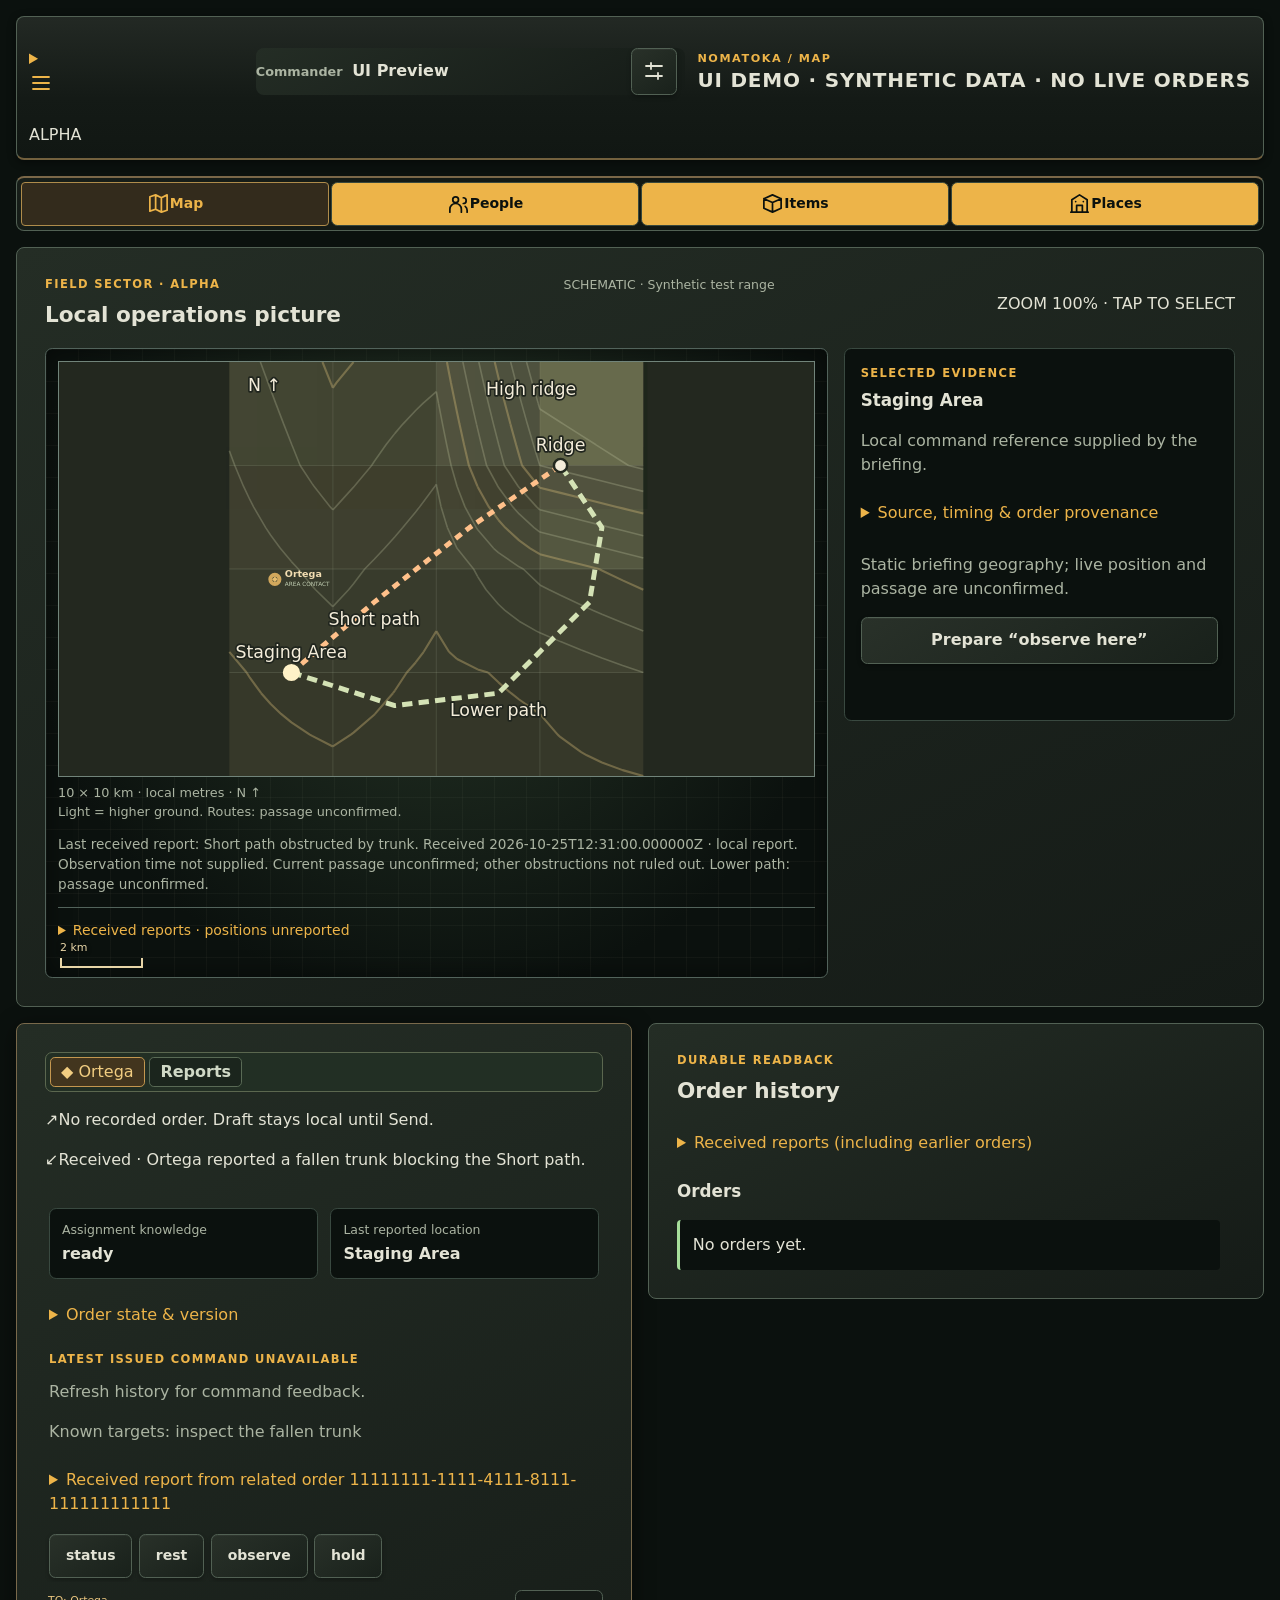
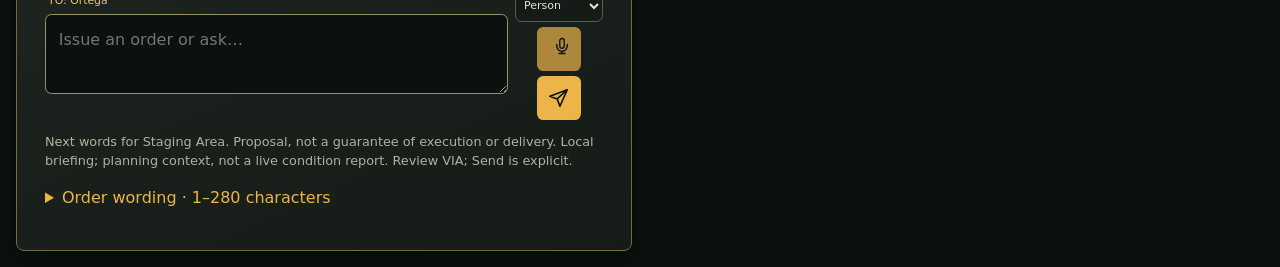
==== commit 03c3b4ef: "feat(preview): compact contact markers and local waypoint gestures" ====
--- a/field-preview-20261025/index.html
+++ b/field-preview-20261025/index.html
@@ -205,7 +205,7 @@
           <p id="field-map-zoom-readout" class="field-map-zoom-readout">ZOOM 100% · TAP TO SELECT</p>
         </div>
         <div class="operations-layout">
-          <div id="operations-map" class="operations-map" role="group" tabindex="0" aria-label="Selectable synthetic local operations picture. Pinch to zoom; keyboard plus and minus zoom.">
+          <div id="operations-map" class="operations-map" role="group" tabindex="0" aria-label="Synthetic operations map. Tap to select, drag one finger to pan, pinch to zoom. Hold a reported person then drag to create local draft waypoints; hold empty ground then drag to select reported people. Keyboard Shift Enter toggles person selection. No gesture sends an order.">
             <figure class="synthetic-range" data-scenario="nomatoka-synthetic-range@1:sha256:28331c7c9489161ef8e1b765f6202c66fd4393918946a252b9a92dcb2df45729">
     <svg viewBox="0 0 1000 1000" role="group" aria-labelledby="range-title range-description">
       <title id="range-title">Synthetic test range · 10 × 10 km</title>
--- a/field-preview-20261025/assets/play.css
+++ b/field-preview-20261025/assets/play.css
@@ -2878,13 +2878,110 @@
     top:var(--workspace-sheet-peek-top,var(--workspace-sheet-top))!important;
   }
 }
-#map-contact-badge .range-contact-backdrop {
-  fill:#263329;stroke:#d1a75c;stroke-width:5px;rx:12px;
-}
-#map-contact-badge .range-place-hit {fill:transparent;stroke:transparent}
+/* The v0.7 shape language in the current source-backed map:
+   person = compact ring + diamond, authored place = circular dot.
+   Hit testing is a separate invisible target and disabled state retains
+   the ordinary .range-feature contract. Text cannot steal route taps. */
+#map-panel #map-contact-badge .range-contact-backdrop {
+  fill:#263329;stroke:#d1a75c;stroke-width:4px;
+  vector-effect:non-scaling-stroke;pointer-events:none;
+}
+#map-panel #map-contact-badge .range-person-core {
+  fill:#e6bc6d;stroke:none;pointer-events:none;
+}
+#map-panel #map-contact-badge .range-person-hit {
+  fill:transparent;stroke:transparent;stroke-width:0;pointer-events:all;
+}
+#map-panel #map-contact-badge[aria-disabled="true"] .range-person-hit {
+  pointer-events:none;
+}
+#map-panel #map-contact-badge:focus-visible .range-contact-backdrop,
+#map-panel #map-contact-badge[aria-pressed="true"] .range-contact-backdrop {
+  fill:#496038;stroke:#fff2c7;stroke-width:7px;
+}
 #map-panel #map-contact-badge .range-contact-label {
-  font-size:24px;stroke:none;stroke-width:0;fill:#f2ddb1;font-weight:700;
+  font-size:23px;stroke:none;stroke-width:0;fill:#f2ddb1;font-weight:700;
+  pointer-events:none;
 }
 #map-panel #map-contact-badge .range-contact-subline {
-  font-size:16px;stroke:none;stroke-width:0;fill:#c3d0b4;font-weight:400;
-}
+  font-size:14px;stroke:none;stroke-width:0;fill:#c3d0b4;font-weight:400;
+  pointer-events:none;
+}
+
+/* The older map prototype's drag route and marquee, adapted to the current
+   source-backed SVG. No layer is authoritative or dispatches an order. */
+#map-panel #map-draft-route-layer,
+#map-panel #map-draft-drag-layer,
+#map-panel #map-people-marquee {pointer-events:none}
+#map-panel .map-draft-route-line,
+#map-panel .map-draft-drag-line {
+  fill:none;stroke:#efc36c;stroke-width:3px;stroke-dasharray:8 5;
+  vector-effect:non-scaling-stroke;pointer-events:none;
+}
+#map-panel .map-draft-drag-line {stroke:#fbe0a1;opacity:.84}
+#map-panel .map-draft-drag-destination {
+  fill:#4b351d;stroke:#ffe2a1;stroke-width:3px;
+  vector-effect:non-scaling-stroke;pointer-events:none;
+}
+#map-panel #map-draft-waypoint-layer [data-draft-waypoint-index] {
+  cursor:pointer;outline:none;
+}
+#map-panel .map-waypoint-mark {
+  fill:#302819;stroke:#f2c675;stroke-width:3px;
+  vector-effect:non-scaling-stroke;pointer-events:none;
+}
+#map-panel .map-waypoint-hit,
+#map-panel .map-waypoint-delete-hit {
+  fill:transparent;stroke:transparent;stroke-width:44px;
+  vector-effect:non-scaling-stroke;pointer-events:all;
+}
+#map-panel .map-waypoint-number {
+  fill:#ffebaf;stroke:none;stroke-width:0;
+  font-size:15px;font-weight:900;pointer-events:none;
+}
+#map-panel .map-waypoint-delete {
+  fill:#792a22;stroke:#ffad92;stroke-width:2px;
+  vector-effect:non-scaling-stroke;pointer-events:none;
+}
+#map-panel .map-waypoint-delete-x {
+  fill:none;stroke:#fff0e2;stroke-width:3px;
+  stroke-linecap:round;vector-effect:non-scaling-stroke;pointer-events:none;
+}
+#map-panel #map-draft-waypoint-layer [data-draft-waypoint-index]:focus-visible .map-waypoint-mark,
+#map-panel #map-draft-waypoint-layer [data-delete-draft-waypoint]:focus-visible .map-waypoint-delete {
+  stroke:#fff4b7;stroke-width:6px;vector-effect:non-scaling-stroke;
+}
+#map-panel #map-people-marquee {
+  fill:#e6c16f24;stroke:#f5cf78;stroke-width:2px;
+  stroke-dasharray:7 4;vector-effect:non-scaling-stroke;
+}
+#map-panel #map-people-marquee[hidden] {display:none!important}
+#map-panel .map-draft-status {
+  position:absolute;right:7px;bottom:7px;z-index:7;
+  width:max-content;max-width:min(255px,calc(100% - 14px));
+  padding:3px 5px;display:flex;align-items:center;gap:5px;
+  border:1px solid #b89d64;border-radius:6px;
+  color:#e8d5aa;background:#172218ec;box-shadow:0 4px 10px #0009;
+  font:10px/1.25 system-ui,sans-serif;
+}
+#map-panel .map-draft-status[hidden],
+#operational-workspace:not([data-section="map"]) .map-draft-status {display:none!important}
+#map-panel .map-draft-status > span {flex:1;min-width:0;overflow-wrap:anywhere}
+#map-panel .map-draft-status button {
+  width:auto;flex:0 0 auto;min-height:30px;min-width:30px;padding:3px 6px;
+  border:1px solid #977b4c;border-radius:5px;
+  background:#2d3528;color:#ffe1a2;font-weight:700;
+}
+#map-panel .map-draft-status button:focus-visible {
+  outline:2px solid #fff4b7;outline-offset:1px;
+}
+#map-panel #map-people-selection-status {left:7px;right:auto;bottom:7px}
+#map-panel:has(#map-route-draft-status:not([hidden])) #map-people-selection-status:not([hidden]) {
+  bottom:51px;
+}
+@media (max-height:450px) {
+  #map-panel .map-draft-status {
+    max-width:min(195px,calc(100% - 14px));font-size:9px;max-height:35px;overflow:auto;
+  }
+  #map-panel #map-people-selection-status {left:7px}
+}
